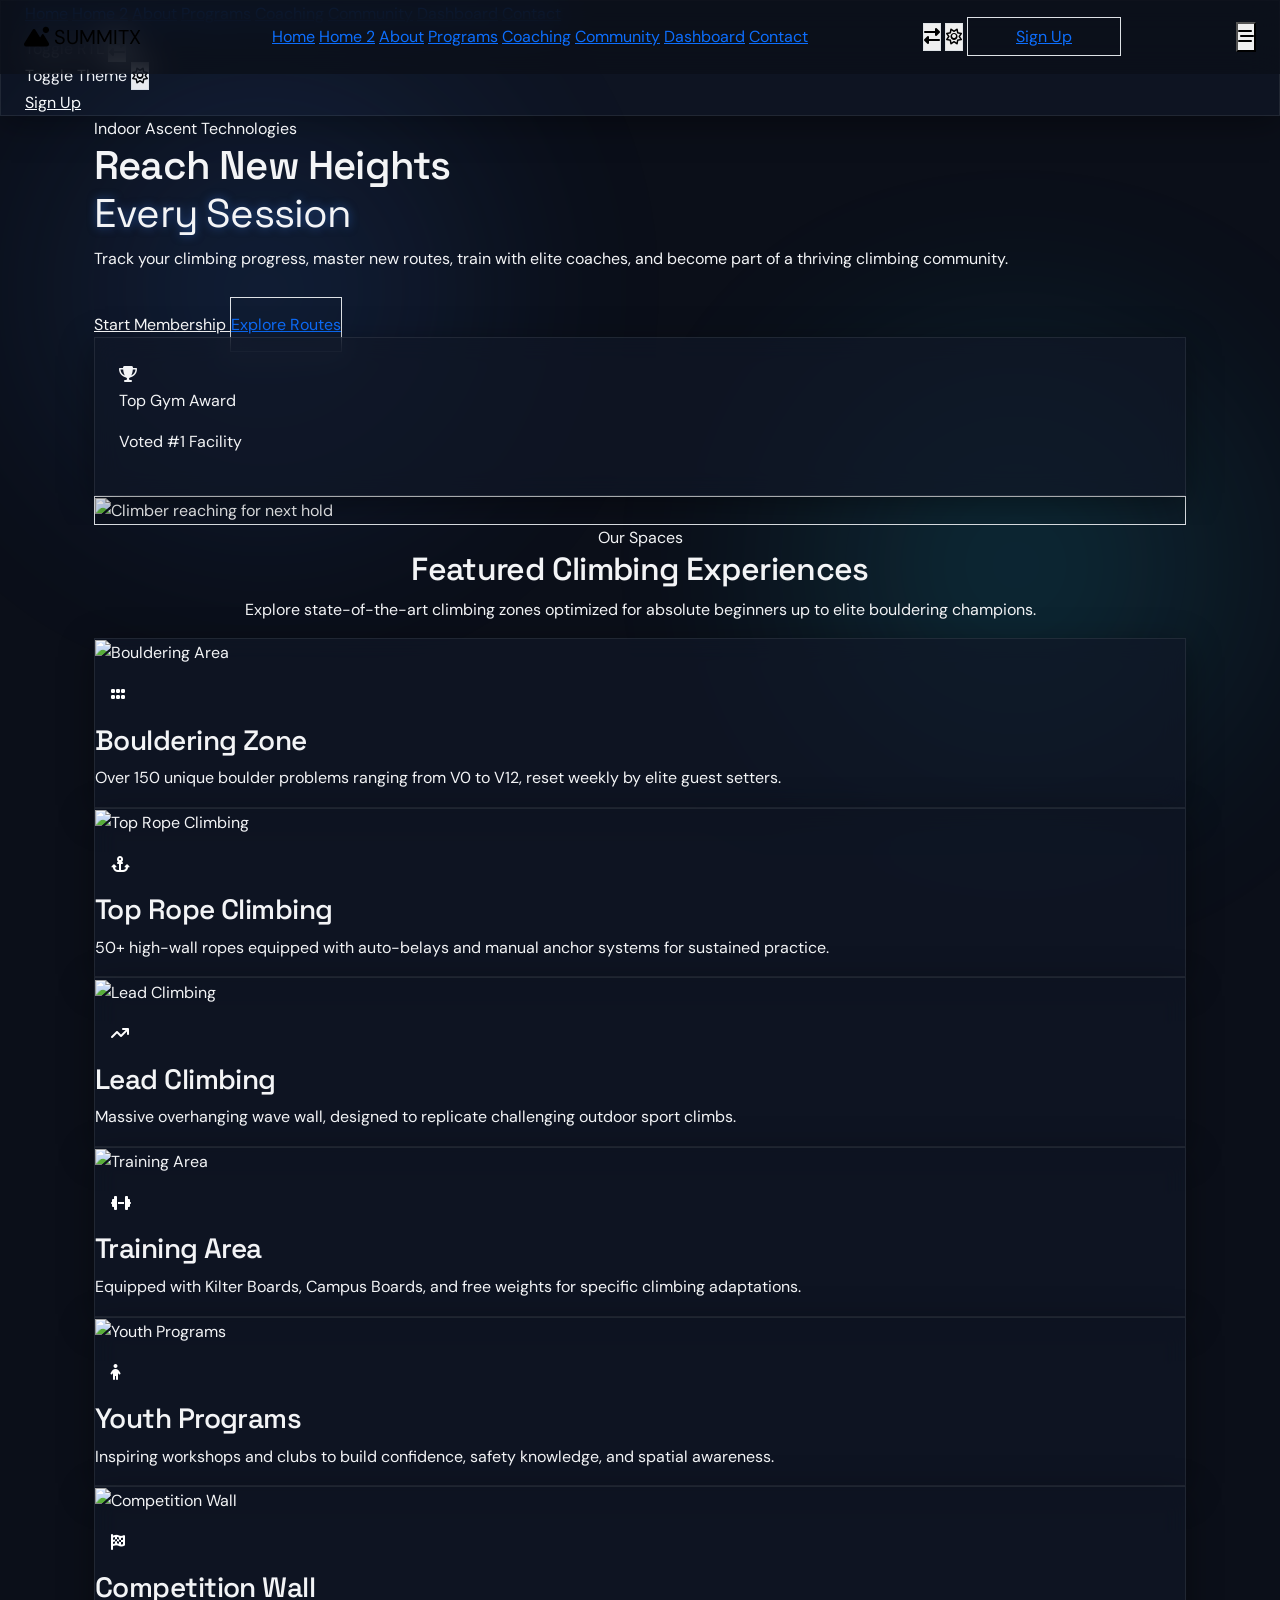
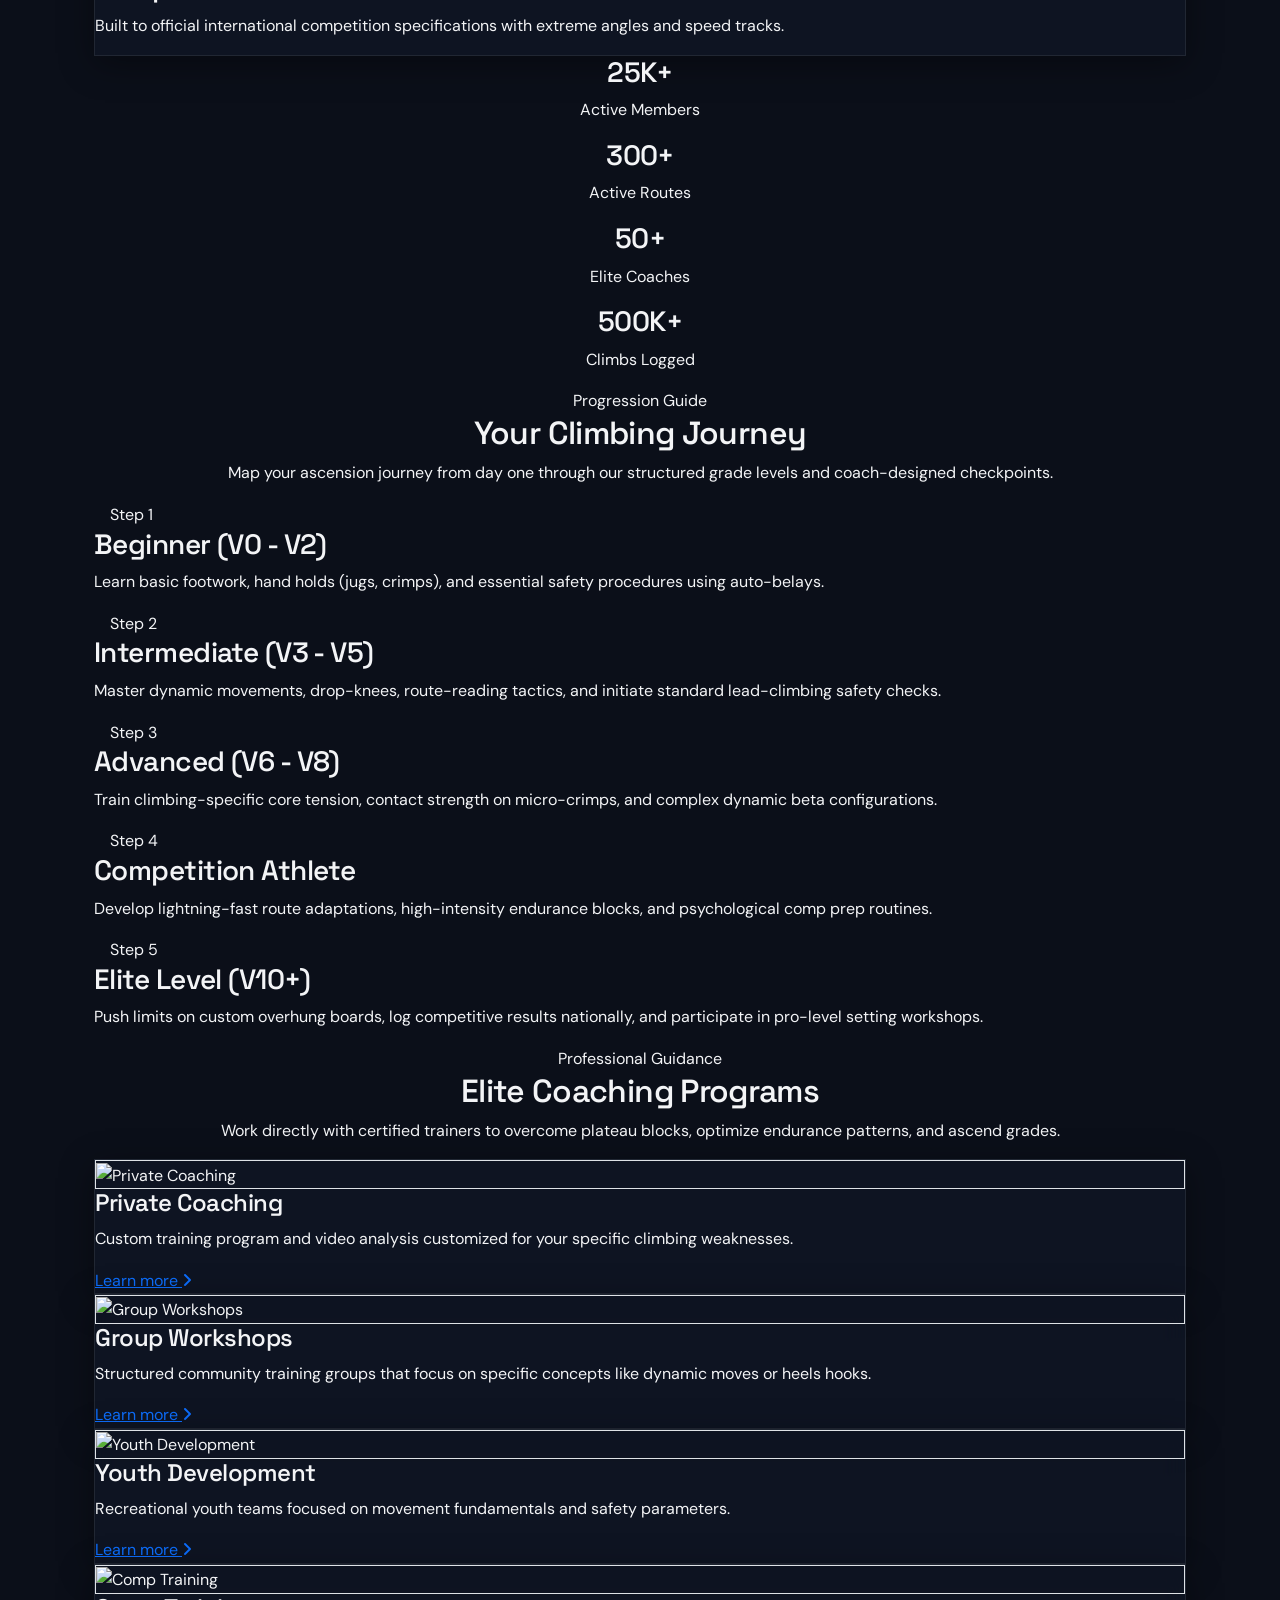
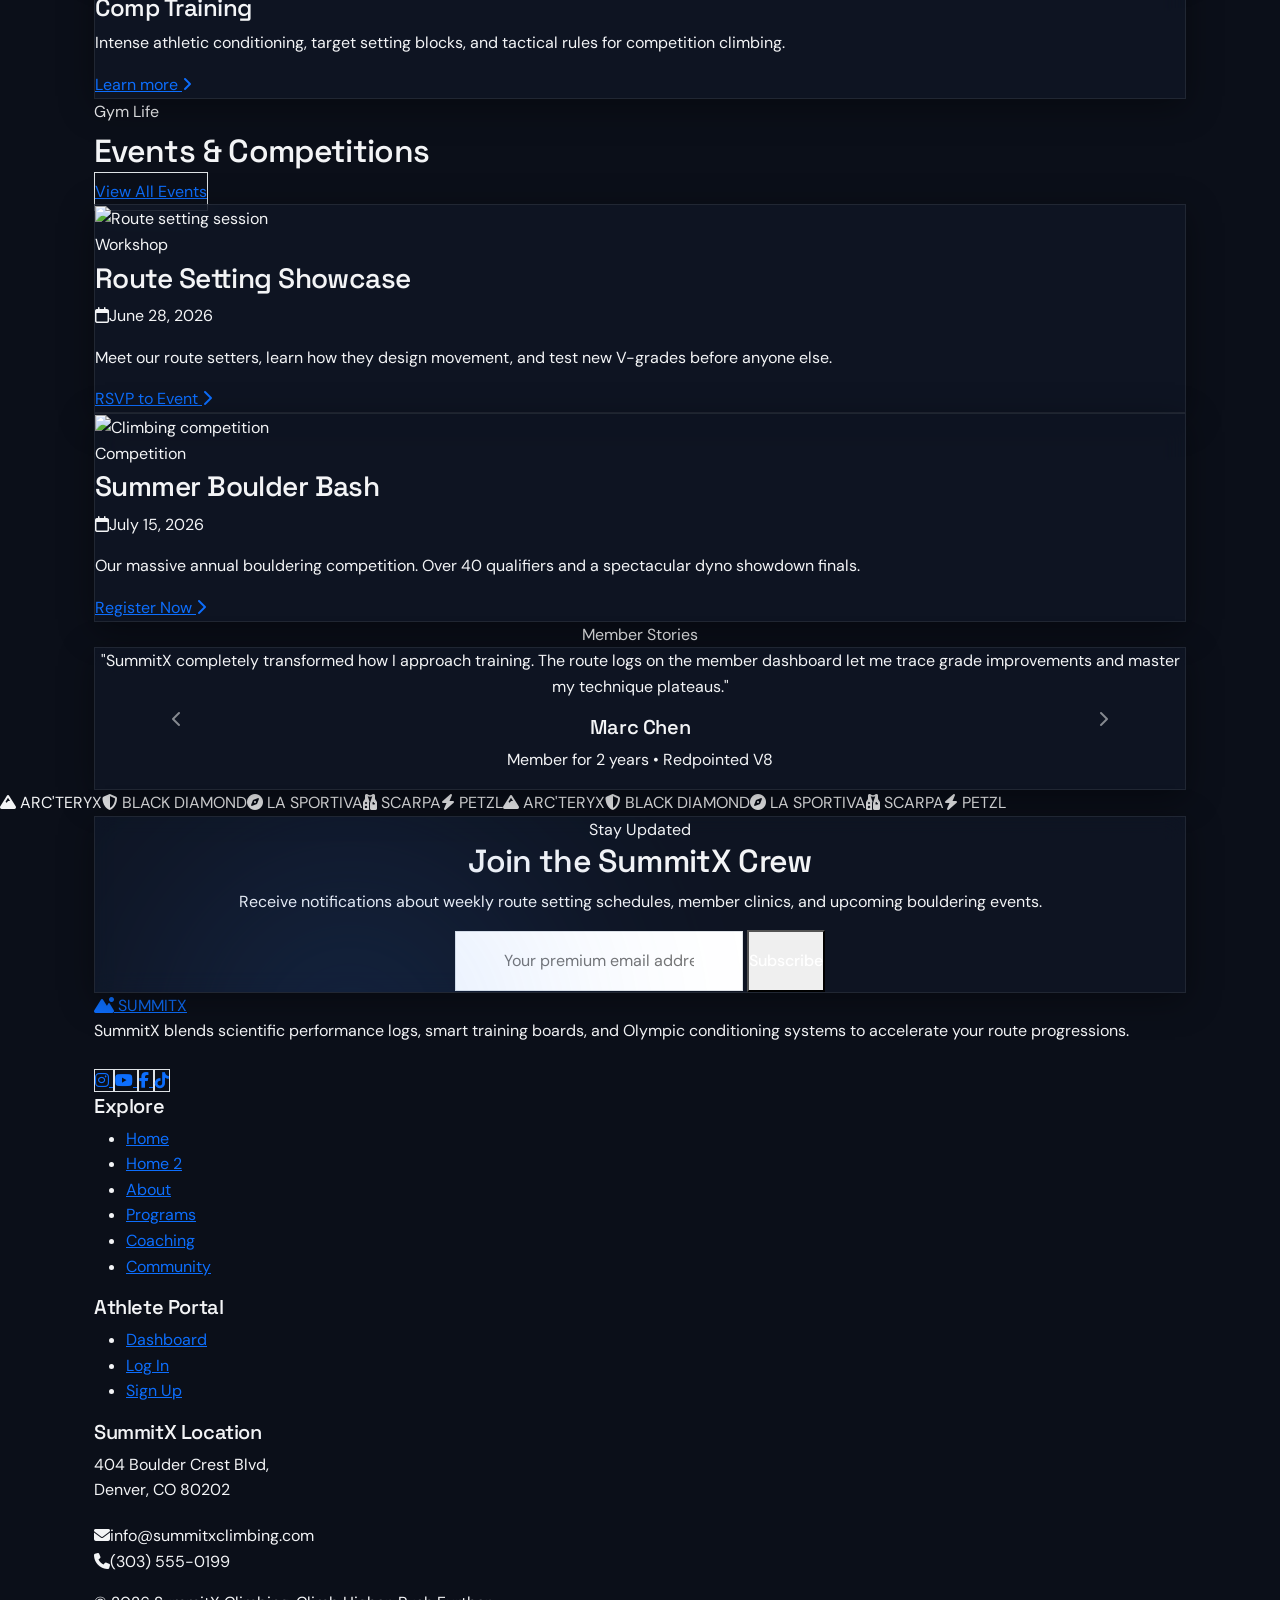
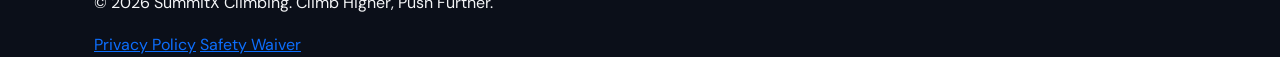
==== index.html @ 527a0e4b "index" ====
<!DOCTYPE html>
<html lang="en" data-theme="dark">

<head>
  <meta charset="UTF-8">
  <meta name="viewport" content="width=device-width, initial-scale=1.0">
  <title>SummitX Climbing - Climb Higher. Push Further.</title>
  <meta name="description"
    content="SummitX is a premium indoor rock climbing and bouldering destination featuring elite coaching, route progress tracking, fitness training, and competitions.">
  <link rel="icon" type="image/svg+xml" href="favicon.svg">

  <!-- CSS Stylesheets -->
  <script src="https://cdn.tailwindcss.com"></script>
  <script>
    tailwind.config = {
      darkMode: 'class',
      theme: {
        extend: {
          colors: {
            darkbg: '#0B0F19',
            cardbg1: '#111827',
            cardbg2: '#1F2937',
            primary: '#3B82F6',
            secondary: '#22D3EE',
            accent: '#F59E0B',
          },
          fontFamily: {
            sans: ['DM Sans', 'sans-serif'],
            heading: ['Space Grotesk', 'sans-serif']
          }
        }
      }
    }
  </script>
  <link href="https://cdn.jsdelivr.net/npm/bootstrap@5.3.3/dist/css/bootstrap.min.css" rel="stylesheet">
  <link href="https://unpkg.com/aos@2.3.1/dist/aos.css" rel="stylesheet">
  <link rel="stylesheet" href="https://cdnjs.cloudflare.com/ajax/libs/font-awesome/6.4.0/css/all.min.css">
  <link rel="stylesheet" href="css/custom.css">
</head>

<body class="bg-[#0B0F19] text-[#F3F4F6] transition-colors duration-300">

  <!-- Scroll Progress Indicator -->
  <div id="scroll-progress"></div>

  <!-- Navigation Bar -->
  <nav class="navbar navbar-expand-lg fixed-top glass-navbar py-3">
    <div class="container-fluid px-4 max-w-7xl mx-auto flex justify-between items-center">
      <a class="navbar-brand flex items-center gap-2 text-[#F3F4F6] text-xl tracking-wider font-heading"
        href="index.html">
        <i class="fa-solid fa-mountain-sun text-[#22D3EE]"></i>
        <span>SUMMIT<span class="text-[#3B82F6] font-medium">X</span></span>
      </a>

      <!-- Desktop Links -->
      <div class="hidden lg:flex items-center gap-8">
        <a class="text-[#F3F4F6] hover:text-[#22D3EE] transition-colors" href="index.html">Home</a>
        <a class="text-[#D1D5DB] hover:text-[#22D3EE] transition-colors" href="home2.html">Home 2</a>

        <a class="text-[#D1D5DB] hover:text-[#22D3EE] transition-colors" href="about.html">About</a>
        <a class="text-[#D1D5DB] hover:text-[#22D3EE] transition-colors" href="programs.html">Programs</a>

        <a class="text-[#D1D5DB] hover:text-[#22D3EE] transition-colors" href="coaching.html">Coaching</a>
        <a class="text-[#D1D5DB] hover:text-[#22D3EE] transition-colors" href="community.html">Community</a>

        <a class="text-[#D1D5DB] hover:text-[#22D3EE] transition-colors" href="dashboard.html">Dashboard</a>
        <a class="text-[#D1D5DB] hover:text-[#22D3EE] transition-colors" href="contact.html">Contact</a>
      </div>

      <!-- Action Buttons -->
      <div class="hidden lg:flex items-center gap-4">
        <button id="rtl-toggle"
          class="w-9 h-9 flex items-center justify-center rounded-full border border-gray-800 hover:bg-gray-800 transition-colors"
          title="Toggle RTL">
          <i id="rtl-icon" class="fa-solid fa-right-left text-lg text-gray-300"></i>
        </button>
        <button id="theme-toggle"
          class="w-9 h-9 flex items-center justify-center rounded-full border border-gray-800 hover:bg-gray-800 transition-colors"
          title="Toggle Theme">
          <i id="theme-icon" class="fa-regular fa-sun text-[#F59E0B] text-lg"></i>
        </button>
        <a href="register.html"
          class="px-5 py-2 rounded-full border border-[#3B82F6] bg-[#3B82F6]/10 text-[#F3F4F6] hover:bg-[#3B82F6] transition-all duration-300 font-medium text-sm">
          Sign Up
        </a>
      </div>

      <!-- Mobile Toggle -->
      <button class="lg:hidden text-[#F3F4F6] text-xl" id="mobile-menu-btn" aria-expanded="false">
        <i class="fa-solid fa-bars-staggered"></i>
      </button>
    </div>
  </nav>

  <!-- Mobile Dropdown Navigation -->
  <div id="mobile-menu"
    class="hidden fixed top-[70px] left-0 w-full glass-panel py-6 px-4 z-40 lg:hidden flex flex-col gap-4">
    <a class="text-lg text-[#D1D5DB]" href="index.html">Home</a>
    <a class="text-lg text-[#D1D5DB]" href="home2.html">Home 2</a>
    <a class="text-lg text-[#D1D5DB]" href="about.html">About</a>
    <a class="text-lg text-[#D1D5DB]" href="programs.html">Programs</a>
    <a class="text-lg text-[#D1D5DB]" href="coaching.html">Coaching</a>
    <a class="text-lg text-[#D1D5DB]" href="community.html">Community</a>

    <a class="text-lg text-[#D1D5DB]" href="dashboard.html">Dashboard</a>
    <a class="text-lg text-[#D1D5DB]" href="contact.html">Contact</a>
    <div class="h-[1px] bg-gray-800 my-2"></div>
    <div class="flex justify-between items-center">
      <span class="text-[#D1D5DB]">Toggle RTL</span>
      <button id="rtl-toggle-mobile"
        class="w-9 h-9 flex items-center justify-center rounded-full border border-gray-800 hover:bg-gray-800 transition-colors">
        <i class="fa-solid fa-right-left text-lg text-gray-300"></i>
      </button>
    </div>
    <div class="flex justify-between items-center">
      <span class="text-[#D1D5DB]">Toggle Theme</span>
      <button id="theme-toggle-mobile"
        class="w-9 h-9 flex items-center justify-center rounded-full border border-gray-800 hover:bg-gray-800 transition-colors">
        <i id="theme-icon-mobile" class="fa-regular fa-sun text-[#F59E0B] text-lg"></i>
      </button>
    </div>
    <a href="register.html"
      class="w-full text-center py-3 rounded-xl bg-[#3B82F6] text-white hover:bg-opacity-95 transition-all">
      Sign Up
    </a>
  </div>

  <!-- Hero Section -->
  <section class="relative min-h-screen flex items-center pt-24 overflow-hidden">
    <!-- Gradient Orbs -->
    <div class="bg-gradient-orb orb-primary"></div>
    <div class="bg-gradient-orb orb-secondary"></div>

    <div class="container max-w-7xl mx-auto px-4 grid lg:grid-cols-12 gap-12 items-center relative z-10">
      <!-- Hero Left Text -->
      <div class="lg:col-span-6 space-y-6" data-aos="fade-right">
        <span class="text-xs uppercase tracking-widest text-[#22D3EE] font-heading">Indoor Ascent Technologies</span>
        <h1 class="text-5xl md:text-6xl font-heading leading-tight text-[#F3F4F6]">
          Reach New Heights <br><span
            class="text-transparent bg-clip-text bg-gradient-to-r from-[#3B82F6] to-[#22D3EE] text-glow-primary">Every
            Session</span>
        </h1>
        <p class="text-[#D1D5DB] text-lg font-light leading-relaxed max-w-xl">
          Track your climbing progress, master new routes, train with elite coaches, and become part of a thriving
          climbing community.
        </p>
        <div class="flex gap-4 pt-4">
          <a href="register.html"
            class="px-8 py-3 rounded-full bg-[#3B82F6] text-white glow-btn-primary hover:bg-[#3B82F6]/90 transition-all font-medium">
            Start Membership
          </a>
          <a href="programs.html"
            class="px-8 py-3 rounded-full border border-gray-800 bg-[#111827]/40 hover:border-gray-600 transition-all text-[#F3F4F6]">
            Explore Routes
          </a>
        </div>
      </div>
      <!-- Hero Right Image Frame -->
      <div class="lg:col-span-6 flex justify-center relative" data-aos="fade-left">
        <!-- Floating Glass Badge -->
        <div class="absolute -top-8 -left-8 lg:-left-16 glass-panel p-4 rounded-xl flex items-center gap-3 z-10">
          <i class="fa-solid fa-trophy text-[#F59E0B] text-xl"></i>
          <div>
            <p class="text-xs text-[#9CA3AF]">Top Gym Award</p>
            <p class="text-sm font-medium">Voted #1 Facility</p>
          </div>
        </div>

        <!-- Image Card with Glow & Borders -->
        <div
          class="relative w-full max-w-md h-[450px] rounded-3xl overflow-hidden border border-gray-800 shadow-2xl glass-card-hover">
          <img src="https://images.unsplash.com/photo-1522163182402-834f871fd851?auto=format&fit=crop&w=800&q=80"
            alt="Climber reaching for next hold" class="w-full h-full object-cover">
          <div class="absolute inset-0 bg-gradient-to-t from-[#0B0F19] via-transparent to-transparent"></div>
        </div>
      </div>
    </div>
  </section>

  <!-- 1. Featured Climbing Experiences -->
  <section class="py-24 bg-[#0B0F19]">
    <div class="container max-w-7xl mx-auto px-4">
      <div class="text-center space-y-3 mb-16" data-aos="fade-up">
        <span class="text-xs uppercase tracking-widest text-[#22D3EE] font-heading">Our Spaces</span>
        <h2 class="text-3xl md:text-4xl font-heading">Featured Climbing Experiences</h2>
        <p class="text-[#9CA3AF] max-w-xl mx-auto">Explore state-of-the-art climbing zones optimized for absolute
          beginners up to elite bouldering champions.</p>
      </div>

      <div class="grid md:grid-cols-2 lg:grid-cols-3 gap-8">
        <!-- Experience Card 1 -->
        <div class="glass-panel rounded-2xl overflow-hidden glass-card-hover" data-aos="fade-up" data-aos-delay="100">
          <div class="h-48 relative overflow-hidden">
            <img src="https://images.pexels.com/photos/5383743/pexels-photo-5383743.jpeg" alt="Bouldering Area"
              class="w-full h-full object-cover">
            <div class="absolute top-4 left-4 p-3 bg-black/40 backdrop-blur-md rounded-lg text-white">
              <i class="fa-solid fa-grip text-[#22D3EE]"></i>
            </div>
          </div>
          <div class="p-6 space-y-3">
            <h3 class="text-xl font-heading">Bouldering Zone</h3>
            <p class="text-sm text-[#D1D5DB]">Over 150 unique boulder problems ranging from V0 to V12, reset weekly by
              elite guest setters.</p>
          </div>
        </div>

        <!-- Experience Card 2 -->
        <div class="glass-panel rounded-2xl overflow-hidden glass-card-hover" data-aos="fade-up" data-aos-delay="200">
          <div class="h-48 relative overflow-hidden">
            <img src="https://images.pexels.com/photos/5383505/pexels-photo-5383505.jpeg" alt="Top Rope Climbing"
              class="w-full h-full object-cover">
            <div class="absolute top-4 left-4 p-3 bg-black/40 backdrop-blur-md rounded-lg text-white">
              <i class="fa-solid fa-anchor text-[#3B82F6]"></i>
            </div>
          </div>
          <div class="p-6 space-y-3">
            <h3 class="text-xl font-heading">Top Rope Climbing</h3>
            <p class="text-sm text-[#D1D5DB]">50+ high-wall ropes equipped with auto-belays and manual anchor systems
              for sustained practice.</p>
          </div>
        </div>

        <!-- Experience Card 3 -->
        <div class="glass-panel rounded-2xl overflow-hidden glass-card-hover" data-aos="fade-up" data-aos-delay="300">
          <div class="h-48 relative overflow-hidden">
            <img src="https://images.pexels.com/photos/7590950/pexels-photo-7590950.jpeg" alt="Lead Climbing"
              class="w-full h-full object-cover">
            <div class="absolute top-4 left-4 p-3 bg-black/40 backdrop-blur-md rounded-lg text-white">
              <i class="fa-solid fa-arrow-trend-up text-[#F59E0B]"></i>
            </div>
          </div>
          <div class="p-6 space-y-3">
            <h3 class="text-xl font-heading">Lead Climbing</h3>
            <p class="text-sm text-[#D1D5DB]">Massive overhanging wave wall, designed to replicate challenging outdoor
              sport climbs.</p>
          </div>
        </div>

        <!-- Experience Card 4 -->
        <div class="glass-panel rounded-2xl overflow-hidden glass-card-hover" data-aos="fade-up" data-aos-delay="400">
          <div class="h-48 relative overflow-hidden">
            <img src="https://images.pexels.com/photos/9545909/pexels-photo-9545909.jpeg" alt="Training Area"
              class="w-full h-full object-cover">
            <div class="absolute top-4 left-4 p-3 bg-black/40 backdrop-blur-md rounded-lg text-white">
              <i class="fa-solid fa-dumbbell text-[#22D3EE]"></i>
            </div>
          </div>
          <div class="p-6 space-y-3">
            <h3 class="text-xl font-heading">Training Area</h3>
            <p class="text-sm text-[#D1D5DB]">Equipped with Kilter Boards, Campus Boards, and free weights for specific
              climbing adaptations.</p>
          </div>
        </div>

        <!-- Experience Card 5 -->
        <div class="glass-panel rounded-2xl overflow-hidden glass-card-hover" data-aos="fade-up" data-aos-delay="500">
          <div class="h-48 relative overflow-hidden">
            <img src="https://images.pexels.com/photos/8034580/pexels-photo-8034580.jpeg" alt="Youth Programs"
              class="w-full h-full object-cover">
            <div class="absolute top-4 left-4 p-3 bg-black/40 backdrop-blur-md rounded-lg text-white">
              <i class="fa-solid fa-child text-[#3B82F6]"></i>
            </div>
          </div>
          <div class="p-6 space-y-3">
            <h3 class="text-xl font-heading">Youth Programs</h3>
            <p class="text-sm text-[#D1D5DB]">Inspiring workshops and clubs to build confidence, safety knowledge, and
              spatial awareness.</p>
          </div>
        </div>

        <!-- Experience Card 6 -->
        <div class="glass-panel rounded-2xl overflow-hidden glass-card-hover" data-aos="fade-up" data-aos-delay="600">
          <div class="h-48 relative overflow-hidden">
            <img src="https://images.pexels.com/photos/6676174/pexels-photo-6676174.jpeg" alt="Competition Wall"
              class="w-full h-full object-cover">
            <div class="absolute top-4 left-4 p-3 bg-black/40 backdrop-blur-md rounded-lg text-white">
              <i class="fa-solid fa-flag-checkered text-[#F59E0B]"></i>
            </div>
          </div>
          <div class="p-6 space-y-3">
            <h3 class="text-xl font-heading">Competition Wall</h3>
            <p class="text-sm text-[#D1D5DB]">Built to official international competition specifications with extreme
              angles and speed tracks.</p>
          </div>
        </div>
      </div>
    </div>
  </section>

  <!-- 2. Climber Stats -->
  <section class="py-16 bg-[#111827]/40 border-y border-gray-800">
    <div class="container max-w-7xl mx-auto px-4 grid grid-cols-2 md:grid-cols-4 gap-8 text-center">
      <div data-aos="zoom-in" data-aos-delay="100">
        <h3 class="text-4xl font-heading text-[#3B82F6] font-medium">25K+</h3>
        <p class="text-xs text-[#9CA3AF] uppercase tracking-wider mt-1">Active Members</p>
      </div>
      <div data-aos="zoom-in" data-aos-delay="200">
        <h3 class="text-4xl font-heading text-[#22D3EE] font-medium">300+</h3>
        <p class="text-xs text-[#9CA3AF] uppercase tracking-wider mt-1">Active Routes</p>
      </div>
      <div data-aos="zoom-in" data-aos-delay="300">
        <h3 class="text-4xl font-heading text-[#F59E0B] font-medium">50+</h3>
        <p class="text-xs text-[#9CA3AF] uppercase tracking-wider mt-1">Elite Coaches</p>
      </div>
      <div data-aos="zoom-in" data-aos-delay="400">
        <h3 class="text-4xl font-heading text-[#3B82F6] font-medium">500K+</h3>
        <p class="text-xs text-[#9CA3AF] uppercase tracking-wider mt-1">Climbs Logged</p>
      </div>
    </div>
  </section>

  <!-- 3. Climbing Journey (Interactive Timeline) -->
  <section class="py-24 bg-[#0B0F19] relative">
    <div class="container max-w-7xl mx-auto px-4">
      <div class="text-center space-y-3 mb-16" data-aos="fade-up">
        <span class="text-xs uppercase tracking-widest text-[#22D3EE] font-heading">Progression Guide</span>
        <h2 class="text-3xl md:text-4xl font-heading">Your Climbing Journey</h2>
        <p class="text-[#9CA3AF] max-w-xl mx-auto">Map your ascension journey from day one through our structured grade
          levels and coach-designed checkpoints.</p>
      </div>

      <!-- Timeline Wrapper -->
      <div class="relative flex flex-col items-center">
        <!-- Connecting Line -->
        <div
          class="absolute left-1/2 -translate-x-1/2 w-[2px] h-full bg-gradient-to-b from-[#3B82F6] via-[#22D3EE] to-gray-800">
        </div>

        <!-- Node 1 -->
        <div class="relative w-full grid grid-cols-1 md:grid-cols-2 items-center mb-16" data-aos="fade-right">
          <div class="md:text-right md:pr-12 space-y-2">
            <span class="px-3 py-1 rounded-full bg-[#3B82F6]/20 text-[#3B82F6] text-xs font-heading">Step 1</span>
            <h3 class="text-xl font-heading">Beginner (V0 - V2)</h3>
            <p class="text-sm text-[#D1D5DB] md:ml-auto max-w-md">Learn basic footwork, hand holds (jugs, crimps), and
              essential safety procedures using auto-belays.</p>
          </div>
          <div class="hidden md:flex justify-start pl-12">
            <span
              class="w-6 h-6 rounded-full bg-[#3B82F6] border-4 border-[#0B0F19] z-10 shadow-lg shadow-[#3B82F6]/50"></span>
          </div>
        </div>

        <!-- Node 2 -->
        <div class="relative w-full grid grid-cols-1 md:grid-cols-2 items-center mb-16" data-aos="fade-left">
          <div class="hidden md:flex justify-end pr-12">
            <span
              class="w-6 h-6 rounded-full bg-[#22D3EE] border-4 border-[#0B0F19] z-10 shadow-lg shadow-[#22D3EE]/50"></span>
          </div>
          <div class="md:pl-12 space-y-2">
            <span class="px-3 py-1 rounded-full bg-[#22D3EE]/20 text-[#22D3EE] text-xs font-heading">Step 2</span>
            <h3 class="text-xl font-heading">Intermediate (V3 - V5)</h3>
            <p class="text-sm text-[#D1D5DB] max-w-md">Master dynamic movements, drop-knees, route-reading tactics, and
              initiate standard lead-climbing safety checks.</p>
          </div>
        </div>

        <!-- Node 3 -->
        <div class="relative w-full grid grid-cols-1 md:grid-cols-2 items-center mb-16" data-aos="fade-right">
          <div class="md:text-right md:pr-12 space-y-2">
            <span class="px-3 py-1 rounded-full bg-[#F59E0B]/20 text-[#F59E0B] text-xs font-heading">Step 3</span>
            <h3 class="text-xl font-heading">Advanced (V6 - V8)</h3>
            <p class="text-sm text-[#D1D5DB] md:ml-auto max-w-md">Train climbing-specific core tension, contact strength
              on micro-crimps, and complex dynamic beta configurations.</p>
          </div>
          <div class="hidden md:flex justify-start pl-12">
            <span
              class="w-6 h-6 rounded-full bg-[#F59E0B] border-4 border-[#0B0F19] z-10 shadow-lg shadow-[#F59E0B]/50"></span>
          </div>
        </div>

        <!-- Node 4 -->
        <div class="relative w-full grid grid-cols-1 md:grid-cols-2 items-center mb-16" data-aos="fade-left">
          <div class="hidden md:flex justify-end pr-12">
            <span
              class="w-6 h-6 rounded-full bg-[#3B82F6] border-4 border-[#0B0F19] z-10 shadow-lg shadow-[#3B82F6]/50"></span>
          </div>
          <div class="md:pl-12 space-y-2">
            <span class="px-3 py-1 rounded-full bg-[#3B82F6]/20 text-[#3B82F6] text-xs font-heading">Step 4</span>
            <h3 class="text-xl font-heading">Competition Athlete</h3>
            <p class="text-sm text-[#D1D5DB] max-w-md">Develop lightning-fast route adaptations, high-intensity
              endurance blocks, and psychological comp prep routines.</p>
          </div>
        </div>

        <!-- Node 5 -->
        <div class="relative w-full grid grid-cols-1 md:grid-cols-2 items-center" data-aos="fade-up">
          <div class="md:text-right md:pr-12 space-y-2">
            <span class="px-3 py-1 rounded-full bg-[#22D3EE]/20 text-[#22D3EE] text-xs font-heading">Step 5</span>
            <h3 class="text-xl font-heading">Elite Level (V10+)</h3>
            <p class="text-sm text-[#D1D5DB] md:ml-auto max-w-md">Push limits on custom overhung boards, log competitive
              results nationally, and participate in pro-level setting workshops.</p>
          </div>
          <div class="hidden md:flex justify-start pl-12">
            <span
              class="w-6 h-6 rounded-full bg-[#22D3EE] border-4 border-[#0B0F19] z-10 shadow-lg shadow-[#22D3EE]/50"></span>
          </div>
        </div>
      </div>
    </div>
  </section>

  <!-- 5. Coaching Programs -->
  <section class="py-24 bg-[#0B0F19]">
    <div class="container max-w-7xl mx-auto px-4">
      <div class="text-center space-y-3 mb-16" data-aos="fade-up">
        <span class="text-xs uppercase tracking-widest text-[#22D3EE] font-heading">Professional Guidance</span>
        <h2 class="text-3xl md:text-4xl font-heading">Elite Coaching Programs</h2>
        <p class="text-[#9CA3AF] max-w-xl mx-auto">Work directly with certified trainers to overcome plateau blocks,
          optimize endurance patterns, and ascend grades.</p>
      </div>

      <div class="grid md:grid-cols-2 lg:grid-cols-4 gap-6">
        <!-- Coach Card 1 -->
        <div
          class="glass-panel p-6 rounded-2xl space-y-4 hover:border-gray-700 transition-all flex flex-col justify-between"
          data-aos="fade-up" data-aos-delay="100">
          <div class="space-y-4">
            <div class="h-40 w-full rounded-xl overflow-hidden border border-gray-800">
              <img src="https://images.pexels.com/photos/6690060/pexels-photo-6690060.jpeg" alt="Private Coaching"
                class="w-full h-full object-cover">
            </div>
            <h4 class="text-lg font-heading">Private Coaching</h4>
            <p class="text-sm text-[#9CA3AF]">Custom training program and video analysis customized for your specific
              climbing weaknesses.</p>
          </div>
          <a href="coaching.html" class="text-xs text-[#3B82F6] hover:underline flex items-center gap-1 mt-4">Learn more
            <i class="fa-solid fa-angle-right"></i></a>
        </div>

        <!-- Coach Card 2 -->
        <div
          class="glass-panel p-6 rounded-2xl space-y-4 hover:border-gray-700 transition-all flex flex-col justify-between"
          data-aos="fade-up" data-aos-delay="200">
          <div class="space-y-4">
            <div class="h-40 w-full rounded-xl overflow-hidden border border-gray-800">
              <img src="https://images.pexels.com/photos/8436587/pexels-photo-8436587.jpeg" alt="Group Workshops"
                class="w-full h-full object-cover">
            </div>
            <h4 class="text-lg font-heading">Group Workshops</h4>
            <p class="text-sm text-[#9CA3AF]">Structured community training groups that focus on specific concepts like
              dynamic moves or heels hooks.</p>
          </div>
          <a href="coaching.html" class="text-xs text-[#22D3EE] hover:underline flex items-center gap-1 mt-4">Learn more
            <i class="fa-solid fa-angle-right"></i></a>
        </div>

        <!-- Coach Card 3 -->
        <div
          class="glass-panel p-6 rounded-2xl space-y-4 hover:border-gray-700 transition-all flex flex-col justify-between"
          data-aos="fade-up" data-aos-delay="300">
          <div class="space-y-4">
            <div class="h-40 w-full rounded-xl overflow-hidden border border-gray-800">
              <img src="https://images.pexels.com/photos/25748879/pexels-photo-25748879.jpeg" alt="Youth Development"
                class="w-full h-full object-cover">
            </div>
            <h4 class="text-lg font-heading">Youth Development</h4>
            <p class="text-sm text-[#9CA3AF]">Recreational youth teams focused on movement fundamentals and safety
              parameters.</p>
          </div>
          <a href="coaching.html" class="text-xs text-[#F59E0B] hover:underline flex items-center gap-1 mt-4">Learn more
            <i class="fa-solid fa-angle-right"></i></a>
        </div>

        <!-- Coach Card 4 -->
        <div
          class="glass-panel p-6 rounded-2xl space-y-4 hover:border-gray-700 transition-all flex flex-col justify-between"
          data-aos="fade-up" data-aos-delay="400">
          <div class="space-y-4">
            <div class="h-40 w-full rounded-xl overflow-hidden border border-gray-800">
              <img src="https://images.pexels.com/photos/36856122/pexels-photo-36856122.png" alt="Comp Training"
                class="w-full h-full object-cover">
            </div>
            <h4 class="text-lg font-heading">Comp Training</h4>
            <p class="text-sm text-[#9CA3AF]">Intense athletic conditioning, target setting blocks, and tactical rules
              for competition climbing.</p>
          </div>
          <a href="coaching.html" class="text-xs text-[#3B82F6] hover:underline flex items-center gap-1 mt-4">Learn more
            <i class="fa-solid fa-angle-right"></i></a>
        </div>
      </div>
    </div>
  </section>

  <!-- 6. Community Section -->
  <section class="py-24 bg-[#111827]/40 border-y border-gray-800">
    <div class="container max-w-7xl mx-auto px-4">
      <div class="flex flex-col md:flex-row justify-between items-start md:items-end mb-12 gap-4">
        <div>
          <span class="text-xs uppercase tracking-widest text-[#22D3EE] font-heading">Gym Life</span>
          <h2 class="text-3xl md:text-4xl font-heading mt-2">Events & Competitions</h2>
        </div>
        <a href="community.html"
          class="px-6 py-2 rounded-full border border-gray-800 hover:border-gray-600 transition-colors text-sm">
          View All Events
        </a>
      </div>

      <div class="grid md:grid-cols-2 gap-8">
        <!-- Event Card 1 -->
        <div class="glass-panel rounded-2xl overflow-hidden grid lg:grid-cols-12 glass-card-hover" data-aos="fade-up">
          <div class="lg:col-span-5 h-48 lg:h-auto relative">
            <img src="https://images.pexels.com/photos/37276921/pexels-photo-37276921.jpeg" alt="Route setting session"
              class="w-full h-full object-cover">
          </div>
          <div class="lg:col-span-7 p-6 flex flex-col justify-between space-y-4">
            <div>
              <span class="text-xs text-[#3B82F6] font-medium uppercase tracking-wider">Workshop</span>
              <h3 class="text-xl font-heading mt-1">Route Setting Showcase</h3>
              <p class="text-xs text-[#9CA3AF] mt-1"><i class="fa-regular fa-calendar mr-2"></i>June 28, 2026</p>
              <p class="text-sm text-[#D1D5DB] mt-2">Meet our route setters, learn how they design movement, and test
                new V-grades before anyone else.</p>
            </div>
            <a href="community.html" class="text-sm text-[#22D3EE] hover:underline flex items-center gap-1">RSVP to
              Event <i class="fa-solid fa-chevron-right text-xs"></i></a>
          </div>
        </div>

        <!-- Event Card 2 -->
        <div class="glass-panel rounded-2xl overflow-hidden grid lg:grid-cols-12 glass-card-hover" data-aos="fade-up"
          data-aos-delay="200">
          <div class="lg:col-span-5 h-48 lg:h-auto relative">
            <img src="https://images.pexels.com/photos/6659108/pexels-photo-6659108.jpeg" alt="Climbing competition"
              class="w-full h-full object-cover">
          </div>
          <div class="lg:col-span-7 p-6 flex flex-col justify-between space-y-4">
            <div>
              <span class="text-xs text-[#22D3EE] font-medium uppercase tracking-wider">Competition</span>
              <h3 class="text-xl font-heading mt-1">Summer Boulder Bash</h3>
              <p class="text-xs text-[#9CA3AF] mt-1"><i class="fa-regular fa-calendar mr-2"></i>July 15, 2026</p>
              <p class="text-sm text-[#D1D5DB] mt-2">Our massive annual bouldering competition. Over 40 qualifiers and a
                spectacular dyno showdown finals.</p>
            </div>
            <a href="community.html" class="text-sm text-[#3B82F6] hover:underline flex items-center gap-1">Register Now
              <i class="fa-solid fa-chevron-right text-xs"></i></a>
          </div>
        </div>
      </div>
    </div>
  </section>

  <!-- 7. Testimonials (Bootstrap Carousel inside Glass Panel) -->
  <section class="py-24 bg-[#0B0F19]">
    <div class="container max-w-3xl mx-auto px-4 text-center">
      <span class="text-xs uppercase tracking-widest text-[#22D3EE] font-heading mb-3 block">Member Stories</span>

      <!-- Bootstrap Carousel Glass Box -->
      <div id="testimonialCarousel" class="carousel slide glass-panel p-8 md:p-12 rounded-3xl" data-bs-ride="carousel"
        data-aos="zoom-in">
        <div class="carousel-inner">
          <div class="carousel-item active">
            <p class="text-lg md:text-xl text-[#D1D5DB] font-light italic">
              "SummitX completely transformed how I approach training. The route logs on the member dashboard let me
              trace grade improvements and master my technique plateaus."
            </p>
            <div class="mt-6 flex flex-col items-center">
              <h5 class="text-[#F3F4F6] font-heading font-medium">Marc Chen</h5>
              <p class="text-xs text-[#9CA3AF]">Member for 2 years • Redpointed V8</p>
            </div>
          </div>
          <div class="carousel-item">
            <p class="text-lg md:text-xl text-[#D1D5DB] font-light italic">
              "The coaching team here is outstanding. From customized fingerboard templates to video-based feedback,
              they helped me secure my first V10 redpoint."
            </p>
            <div class="mt-6 flex flex-col items-center">
              <h5 class="text-[#F3F4F6] font-heading font-medium">Elena Rostova</h5>
              <p class="text-xs text-[#9CA3AF]">Elite Competitor</p>
            </div>
          </div>
        </div>
        <button class="carousel-control-prev" type="button" data-bs-target="#testimonialCarousel" data-bs-slide="prev">
          <i class="fa-solid fa-chevron-left text-xl text-gray-500 hover:text-white"></i>
        </button>
        <button class="carousel-control-next" type="button" data-bs-target="#testimonialCarousel" data-bs-slide="next">
          <i class="fa-solid fa-chevron-right text-xl text-gray-500 hover:text-white"></i>
        </button>
      </div>
    </div>
  </section>

  <!-- 8. Partners (Infinite Logo Marquee) -->
  <section class="py-12 bg-[#111827]/20 border-y border-gray-800 overflow-hidden">
    <div class="w-full flex items-center relative">
      <div class="animate-marquee gap-16 items-center">
        <!-- Logo items -->
        <span class="text-lg tracking-widest text-[#9CA3AF] uppercase font-heading flex items-center gap-2"><i
            class="fa-solid fa-mountain"></i> ARC'TERYX</span>
        <span class="text-lg tracking-widest text-[#9CA3AF] uppercase font-heading flex items-center gap-2"><i
            class="fa-solid fa-shield-halved"></i> BLACK DIAMOND</span>
        <span class="text-lg tracking-widest text-[#9CA3AF] uppercase font-heading flex items-center gap-2"><i
            class="fa-solid fa-compass"></i> LA SPORTIVA</span>
        <span class="text-lg tracking-widest text-[#9CA3AF] uppercase font-heading flex items-center gap-2"><i
            class="fa-solid fa-vest-patches"></i> SCARPA</span>
        <span class="text-lg tracking-widest text-[#9CA3AF] uppercase font-heading flex items-center gap-2"><i
            class="fa-solid fa-bolt"></i> PETZL</span>

        <!-- Duplicated for loop seamlessness -->
        <span class="text-lg tracking-widest text-[#9CA3AF] uppercase font-heading flex items-center gap-2"><i
            class="fa-solid fa-mountain"></i> ARC'TERYX</span>
        <span class="text-lg tracking-widest text-[#9CA3AF] uppercase font-heading flex items-center gap-2"><i
            class="fa-solid fa-shield-halved"></i> BLACK DIAMOND</span>
        <span class="text-lg tracking-widest text-[#9CA3AF] uppercase font-heading flex items-center gap-2"><i
            class="fa-solid fa-compass"></i> LA SPORTIVA</span>
        <span class="text-lg tracking-widest text-[#9CA3AF] uppercase font-heading flex items-center gap-2"><i
            class="fa-solid fa-vest-patches"></i> SCARPA</span>
        <span class="text-lg tracking-widest text-[#9CA3AF] uppercase font-heading flex items-center gap-2"><i
            class="fa-solid fa-bolt"></i> PETZL</span>
      </div>
    </div>
  </section>

  <!-- 9. Newsletter -->
  <section class="py-24 bg-[#0B0F19]">
    <div class="container max-w-4xl mx-auto px-4">
      <div class="glass-panel p-8 md:p-12 rounded-3xl text-center space-y-6 relative overflow-hidden"
        data-aos="fade-up">
        <div class="bg-gradient-orb orb-primary -top-20 -left-20"></div>
        <span class="text-xs uppercase tracking-widest text-[#22D3EE] font-heading">Stay Updated</span>
        <h2 class="text-3xl font-heading">Join the SummitX Crew</h2>
        <p class="text-[#9CA3AF] max-w-md mx-auto text-sm">Receive notifications about weekly route setting schedules,
          member clinics, and upcoming bouldering events.</p>

        <form class="flex flex-col sm:flex-row gap-4 max-w-md mx-auto relative z-10"
          onsubmit="event.preventDefault(); alert('Subscribed to SummitX newsletter!');">
          <input type="email" placeholder="Your premium email address" required
            class="flex-1 px-5 py-3 rounded-full bg-[#0B0F19]/80 border border-gray-800 text-white placeholder-gray-500 focus:outline-none focus:border-[#22D3EE] transition-all">
          <button type="submit"
            class="px-8 py-3 rounded-full bg-[#3B82F6] text-white hover:bg-[#3B82F6]/90 transition-all font-medium whitespace-nowrap">
            Subscribe
          </button>
        </form>
      </div>
    </div>
  </section>

  <!-- Footer -->
  <footer class="bg-[#0B0F19] border-t border-gray-900 pt-16 pb-12 text-sm text-[#9CA3AF]">
    <div class="container max-w-7xl mx-auto px-4 grid grid-cols-1 md:grid-cols-12 gap-8 mb-12">
      <!-- Brand column -->
      <div class="md:col-span-4 space-y-4">
        <a class="flex items-center gap-2 text-[#F3F4F6] text-xl font-heading tracking-wider" href="index.html">
          <i class="fa-solid fa-mountain-sun text-[#22D3EE]"></i>
          <span>SUMMIT<span class="text-[#3B82F6] font-medium">X</span></span>
        </a>
        <p class="text-xs leading-relaxed text-[#9CA3AF] max-w-sm">
          SummitX blends scientific performance logs, smart training boards, and Olympic conditioning systems to
          accelerate your route progressions.
        </p>
        <div class="flex gap-3 pt-2">
          <a href="#"
            class="w-8 h-8 flex items-center justify-center rounded-full border border-gray-800 hover:border-gray-600 hover:text-[#22D3EE] text-gray-400 transition-colors"
            title="Instagram">
            <i class="fa-brands fa-instagram"></i>
          </a>
          <a href="#"
            class="w-8 h-8 flex items-center justify-center rounded-full border border-gray-800 hover:border-gray-600 hover:text-[#22D3EE] text-gray-400 transition-colors"
            title="YouTube">
            <i class="fa-brands fa-youtube"></i>
          </a>
          <a href="#"
            class="w-8 h-8 flex items-center justify-center rounded-full border border-gray-800 hover:border-gray-600 hover:text-[#22D3EE] text-gray-400 transition-colors"
            title="Facebook">
            <i class="fa-brands fa-facebook-f"></i>
          </a>
          <a href="#"
            class="w-8 h-8 flex items-center justify-center rounded-full border border-gray-800 hover:border-gray-600 hover:text-[#22D3EE] text-gray-400 transition-colors"
            title="TikTok">
            <i class="fa-brands fa-tiktok"></i>
          </a>
        </div>
      </div>

      <!-- Links Column 1: Explore -->
      <div class="md:col-span-2 space-y-3">
        <h5 class="text-[#F3F4F6] font-heading font-medium text-xs uppercase tracking-widest">Explore</h5>
        <ul class="space-y-2 text-xs">
          <li><a href="index.html" class="hover:text-white transition-colors">Home</a></li>
          <li><a href="home2.html" class="hover:text-white transition-colors">Home 2</a></li>
          <li><a href="about.html" class="hover:text-white transition-colors">About</a></li>
          <li><a href="programs.html" class="hover:text-white transition-colors">Programs</a></li>
          <li><a href="coaching.html" class="hover:text-white transition-colors">Coaching</a></li>
          <li><a href="community.html" class="hover:text-white transition-colors">Community</a></li>
        </ul>
      </div>

      <!-- Links Column 2: Athlete Portal -->
      <div class="md:col-span-2 space-y-3">
        <h5 class="text-[#F3F4F6] font-heading font-medium text-xs uppercase tracking-widest">Athlete Portal</h5>
        <ul class="space-y-2 text-xs">
          <li><a href="dashboard.html" class="hover:text-white transition-colors">Dashboard</a></li>
          <li><a href="login.html" class="hover:text-white transition-colors">Log In</a></li>
          <li><a href="register.html" class="hover:text-white transition-colors">Sign Up</a></li>
        </ul>
      </div>

      <!-- Links Column 3: Contact & Info -->
      <div class="md:col-span-4 space-y-3">
        <h5 class="text-[#F3F4F6] font-heading font-medium text-xs uppercase tracking-widest">SummitX Location</h5>
        <p class="text-xs leading-relaxed text-[#9CA3AF]">
          404 Boulder Crest Blvd,<br>Denver, CO 80202
        </p>
        <p class="text-xs text-[#9CA3AF] pt-1">
          <i class="fa-solid fa-envelope mr-1.5 text-gray-500"></i>info@summitxclimbing.com<br>
          <i class="fa-solid fa-phone mr-1.5 text-gray-500"></i>(303) 555-0199
        </p>
      </div>
    </div>

    <!-- Bottom bar -->
    <div
      class="container max-w-7xl mx-auto px-4 pt-6 border-t border-gray-900 flex flex-col sm:flex-row justify-between items-center gap-4 text-xs">
      <p class="text-[#6B7280]">&copy; 2026 SummitX Climbing. Climb Higher, Push Further.</p>
      <div class="flex gap-4">
        <a href="#" class="hover:text-[#F3F4F6] text-gray-500 transition-colors">Privacy Policy</a>
        <a href="#" class="hover:text-[#F3F4F6] text-gray-500 transition-colors">Safety Waiver</a>
      </div>
    </div>
  </footer>

  <!-- Floating Action Button (Back to Top) -->
  <button id="back-to-top" class="back-to-top" aria-label="Scroll to top">
    <i class="fa-solid fa-angle-up text-lg"></i>
  </button>

  <!-- JS Libraries -->
  <script src="https://cdn.jsdelivr.net/npm/bootstrap@5.3.3/dist/js/bootstrap.bundle.min.js"></script>
  <script src="https://unpkg.com/aos@2.3.1/dist/aos.js"></script>
  <script>
    document.addEventListener('DOMContentLoaded', () => {
      AOS.init({
        duration: 800,
        once: true
      });
    });
  </script>
  <script src="js/main.js"></script>
</body>

</html>
---- css/custom.css ----
@import url('https://fonts.googleapis.com/css2?family=DM+Sans:wght@400;450;500&family=Space+Grotesk:wght@400;500;550&display=swap');

/* CSS Variables */
:root {
  --bg-color: #0B0F19;
  --card-bg: rgba(17, 24, 39, 0.7);
  --card-bg-solid: #111827;
  --card-border: rgba(255, 255, 255, 0.08);
  --primary: #3B82F6;
  --secondary: #22D3EE;
  --accent: #F59E0B;
  --text-primary: #F3F4F6;
  --text-secondary: #D1D5DB;
  --text-muted: #9CA3AF;
  
  --font-headings: 'Space Grotesk', sans-serif;
  --font-body: 'DM Sans', sans-serif;
}

/* Light Mode Overrides */
[data-theme="light"] {
  --bg-color: #F9FAFB;
  --card-bg: rgba(243, 244, 246, 0.7);
  --card-bg-solid: #FFFFFF;
  --card-border: rgba(0, 0, 0, 0.08);
  --primary: #2563EB;
  --secondary: #0891B2;
  --accent: #D97706;
  --text-primary: #111827;
  --text-secondary: #374151;
  --text-muted: #6B7280;
}

/* Global Reset & Base */
* {
  box-sizing: border-box;
  margin: 0;
  padding: 0;
}

html {
  scroll-behavior: smooth;
}

body {
  font-family: var(--font-body);
  background-color: var(--bg-color);
  color: var(--text-primary);
  font-weight: 400;
  line-height: 1.6;
  overflow-x: hidden;
  transition: background-color 0.3s ease, color 0.3s ease;
}

/* Typography Constraints */
h1, h2, h3, h4, h5, h6 {
  font-family: var(--font-headings);
  font-weight: 550 !important;
  letter-spacing: -0.02em;
}

p, span, li, a, label, input, textarea, select {
  font-weight: 400;
}

strong, b {
  font-weight: 500;
}

/* Ensure no font weight > 600 is rendered */
* {
  font-weight: inherit;
}
body { font-weight: 400; }
h1, h2, h3, h4, h5, h6 { font-weight: 550; }
button, .btn { font-weight: 500 !important; }
.card-title, .nav-link, .badge-label { font-weight: 500; }

/* Custom Glassmorphism Utilities */
.glass-panel {
  background: var(--card-bg);
  backdrop-filter: blur(12px);
  -webkit-backdrop-filter: blur(12px);
  border: 1px solid var(--card-border);
  box-shadow: 0 8px 32px 0 rgba(0, 0, 0, 0.37);
  transition: all 0.3s cubic-bezier(0.4, 0, 0.2, 1);
}

.glass-navbar {
  background: rgba(11, 15, 25, 0.75);
  backdrop-filter: blur(16px);
  -webkit-backdrop-filter: blur(16px);
  border-b: 1px solid var(--card-border);
  transition: all 0.3s ease;
}
[data-theme="light"] .glass-navbar {
  background: rgba(249, 250, 251, 0.75);
}

.glass-card-hover {
  transition: all 0.3s cubic-bezier(0.4, 0, 0.2, 1);
}
.glass-card-hover:hover {
  transform: translateY(-5px);
  border-color: rgba(59, 130, 246, 0.4);
  box-shadow: 0 10px 30px -10px rgba(59, 130, 246, 0.3);
}

/* Glow Effects */
.text-glow-primary {
  text-shadow: 0 0 10px rgba(59, 130, 246, 0.5);
}
.text-glow-secondary {
  text-shadow: 0 0 10px rgba(34, 211, 238, 0.5);
}

.glow-btn-primary {
  position: relative;
  overflow: hidden;
  transition: all 0.3s ease;
}
.glow-btn-primary:hover {
  box-shadow: 0 0 20px rgba(59, 130, 246, 0.6);
}

/* Background Gradients Orbs */
.bg-gradient-orb {
  position: absolute;
  width: 400px;
  height: 400px;
  border-radius: 50%;
  filter: blur(120px);
  opacity: 0.15;
  pointer-events: none;
  z-index: 0;
}
.orb-primary {
  background: var(--primary);
  top: 10%;
  left: 5%;
}
.orb-secondary {
  background: var(--secondary);
  bottom: 15%;
  right: 5%;
}

/* Custom Scrollbar */
::-webkit-scrollbar {
  width: 8px;
  height: 8px;
}
::-webkit-scrollbar-track {
  background: var(--bg-color);
}
::-webkit-scrollbar-thumb {
  background: rgba(255, 255, 255, 0.1);
  border-radius: 4px;
}
::-webkit-scrollbar-thumb:hover {
  background: var(--primary);
}

/* Marquee Animation */
@keyframes marquee {
  0% { transform: translateX(0%); }
  100% { transform: translateX(-50%); }
}
.animate-marquee {
  display: flex;
  width: max-content;
  animation: marquee 25s linear infinite;
}
.animate-marquee:hover {
  animation-play-state: paused;
}

/* Custom progress bar */
#scroll-progress {
  position: fixed;
  top: 0;
  left: 0;
  height: 3px;
  background: linear-gradient(to right, var(--primary), var(--secondary));
  z-index: 9999;
  width: 0%;
  transition: width 0.1s ease-out;
}

/* Floating Action Button */
.back-to-top {
  position: fixed;
  bottom: 24px;
  right: 24px;
  background: var(--primary);
  color: #fff;
  border: none;
  border-radius: 50%;
  width: 50px;
  height: 50px;
  display: flex;
  align-items: center;
  justify-content: center;
  box-shadow: 0 4px 12px rgba(59, 130, 246, 0.4);
  opacity: 0;
  visibility: hidden;
  transition: all 0.3s ease;
  z-index: 999;
}
.back-to-top.show {
  opacity: 1;
  visibility: visible;
}
.back-to-top:hover {
  transform: translateY(-3px);
  background: var(--secondary);
  box-shadow: 0 6px 16px rgba(34, 211, 238, 0.4);
}

/* Pulse animation for active highlights */
@keyframes pulse-glow {
  0%, 100% { opacity: 0.6; }
  50% { opacity: 0.9; }
}
.pulse-glow {
  animation: pulse-glow 2s infinite ease-in-out;
}

/* Light Mode Theme overrides for hardcoded Tailwind elements */
[data-theme="light"] body {
  background-color: var(--bg-color) !important;
  color: var(--text-primary) !important;
}

[data-theme="light"] .bg-\[\#0B0F19\],
[data-theme="light"] .bg-\[\#0B0F19\]\/60,
[data-theme="light"] .bg-\[\#0B0F19\]\/80,
[data-theme="light"] .bg-\[\#0B0F19\]\/40 {
  background-color: var(--bg-color) !important;
}

[data-theme="light"] .bg-\[\#111827\],
[data-theme="light"] .bg-\[\#111827\]\/30,
[data-theme="light"] .bg-\[\#111827\]\/40,
[data-theme="light"] .bg-\[\#111827\]\/60,
[data-theme="light"] .bg-\[\#111827\]\/80,
[data-theme="light"] .bg-\[\#111827\]\/90 {
  background-color: var(--card-bg-solid) !important;
  border-color: var(--card-border) !important;
}

[data-theme="light"] .bg-\[\#1F2937\],
[data-theme="light"] .bg-\[\#1F2937\]\/40,
[data-theme="light"] .bg-\[\#1F2937\]\/80 {
  background-color: var(--card-bg-solid) !important;
}

[data-theme="light"] .text-\[\#F3F4F6\],
[data-theme="light"] .text-white {
  color: var(--text-primary) !important;
}

[data-theme="light"] .text-\[\#D1D5DB\] {
  color: var(--text-secondary) !important;
}

[data-theme="light"] .text-\[\#9CA3AF\] {
  color: var(--text-muted) !important;
}

[data-theme="light"] .border-gray-800,
[data-theme="light"] .border-gray-900,
[data-theme="light"] .border-gray-850 {
  border-color: var(--card-border) !important;
}

/* Premium CTA Button Hover Transitions & Scale effects */
a[href="register.html"],
a.bg-\[\#3B82F6\],
button.bg-\[\#3B82F6\],
button[type="submit"],
.glow-btn-primary {
  transition: all 0.3s cubic-bezier(0.4, 0, 0.2, 1) !important;
}

a[href="register.html"]:hover,
a.bg-\[\#3B82F6\]:hover,
button.bg-\[\#3B82F6\]:hover,
button[type="submit"]:hover,
.glow-btn-primary:hover {
  transform: translateY(-2px) scale(1.03) !important;
  box-shadow: 0 10px 25px -5px rgba(59, 130, 246, 0.45) !important;
  filter: brightness(1.1) !important;
}
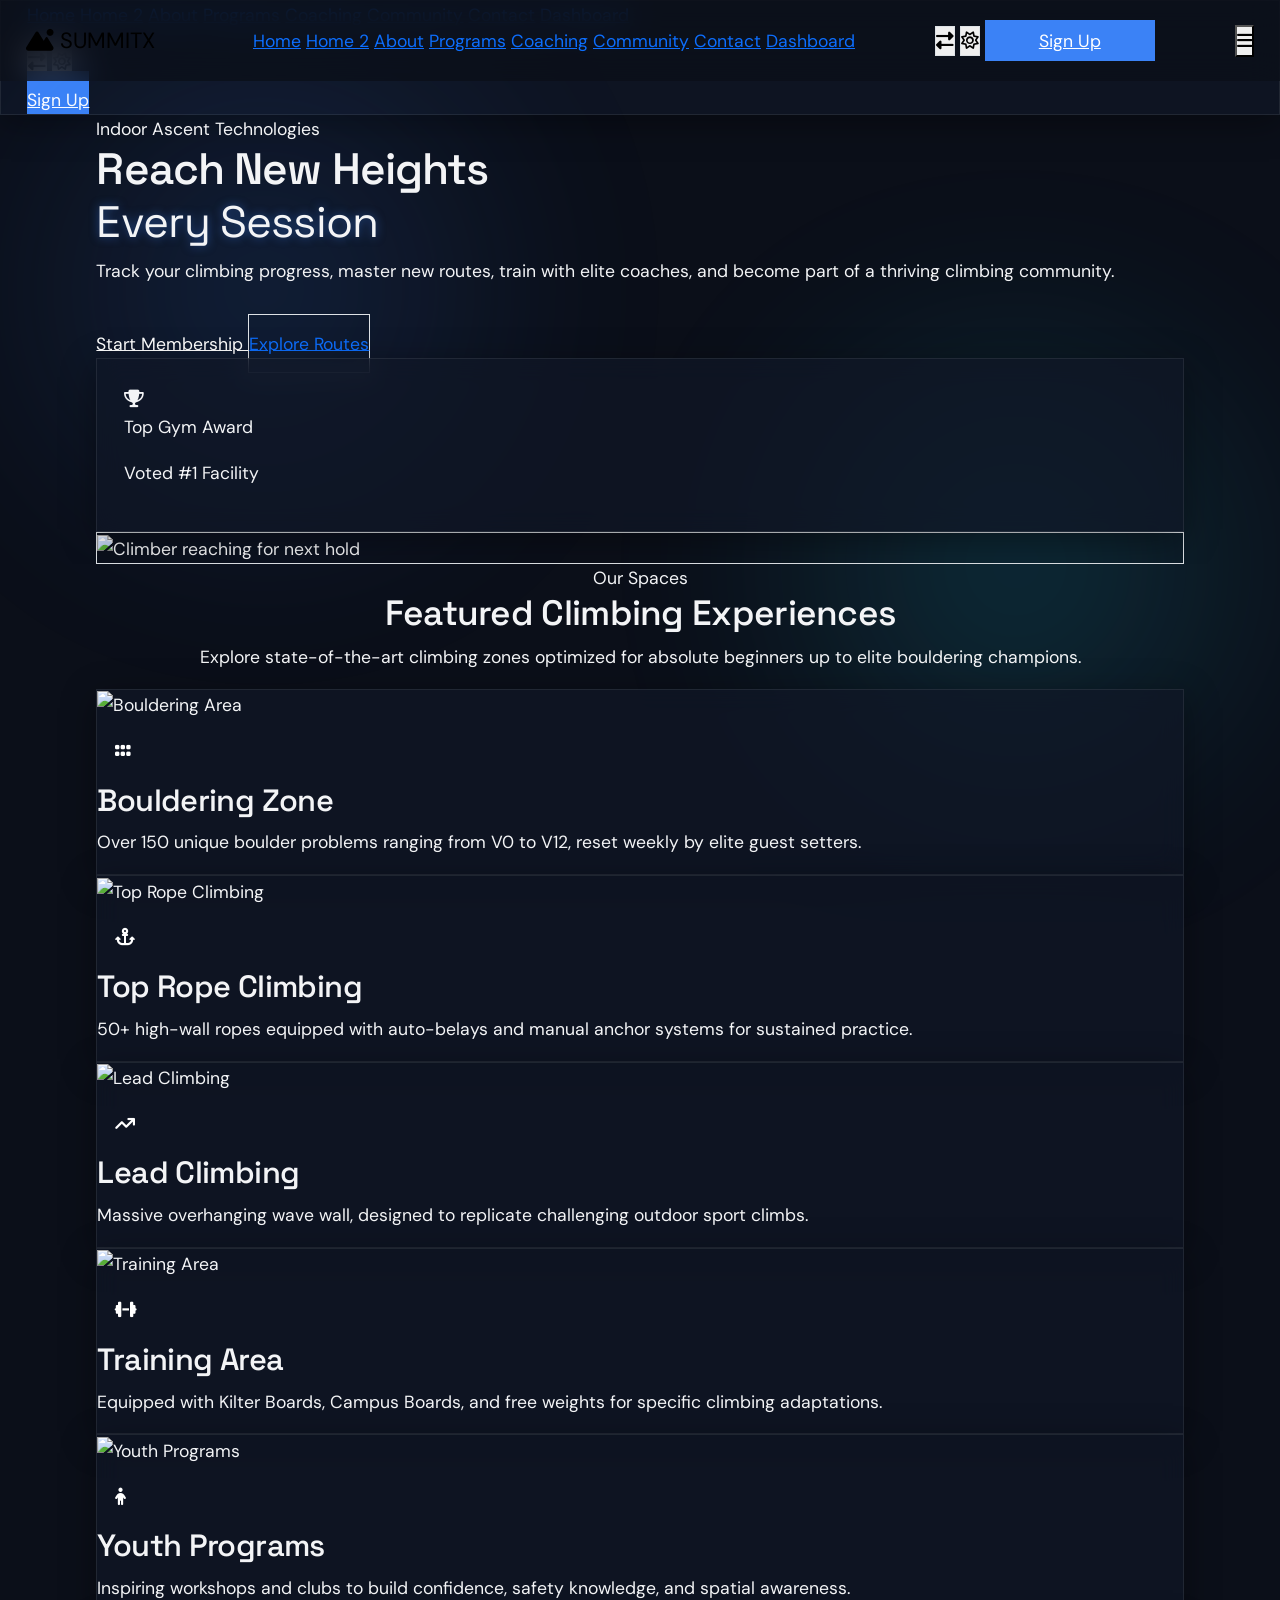
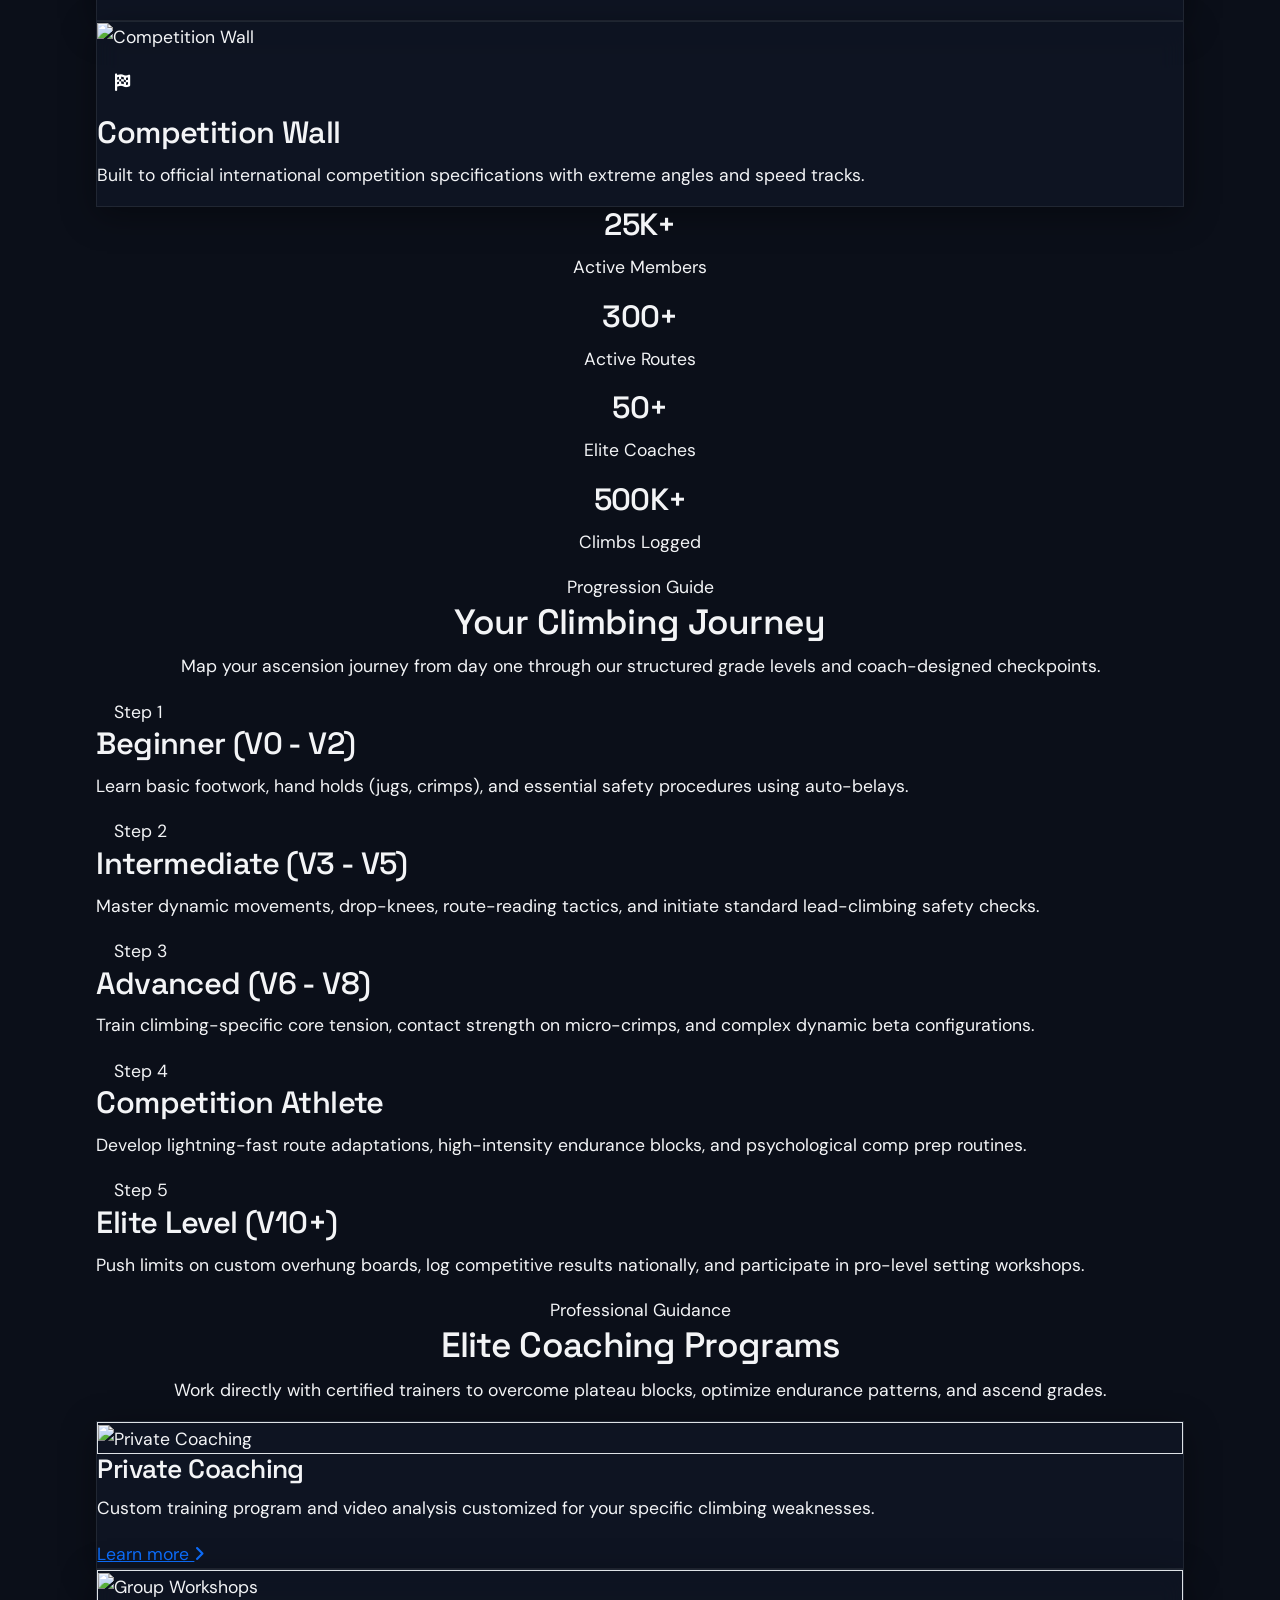
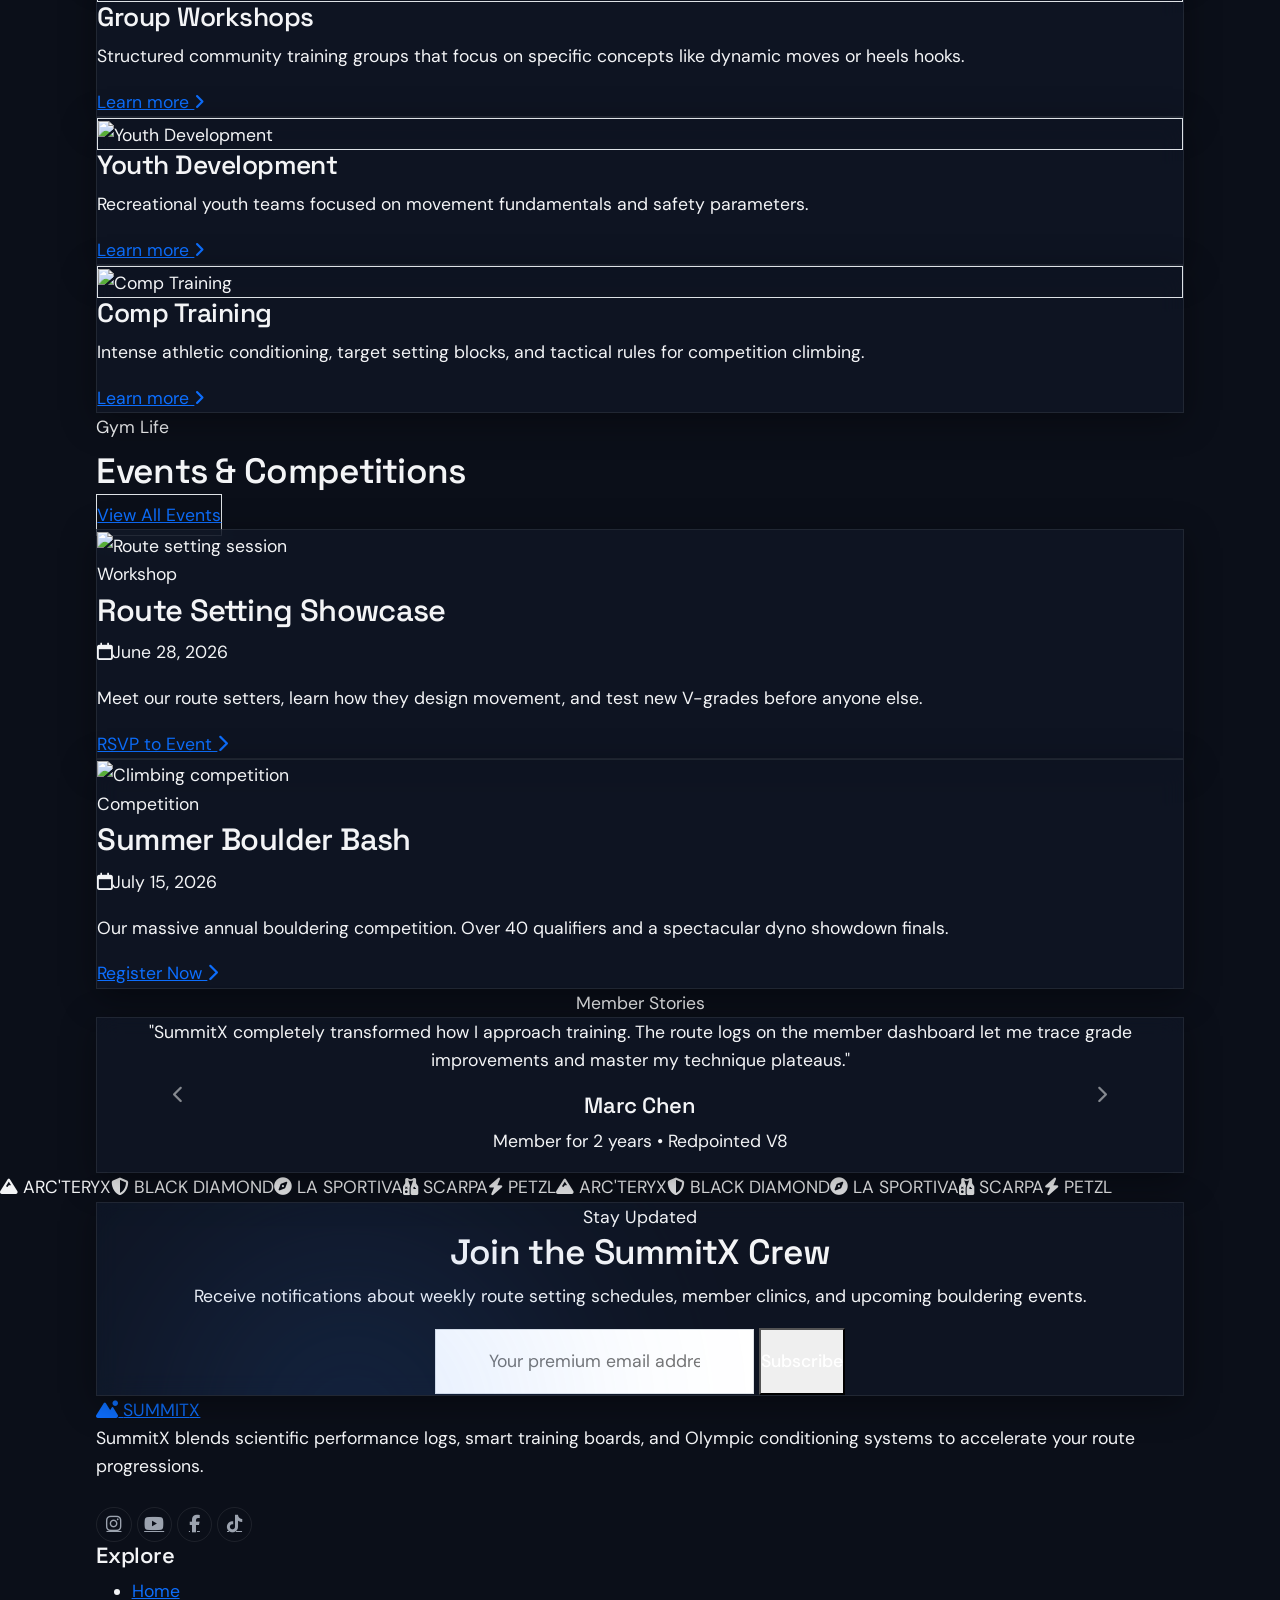
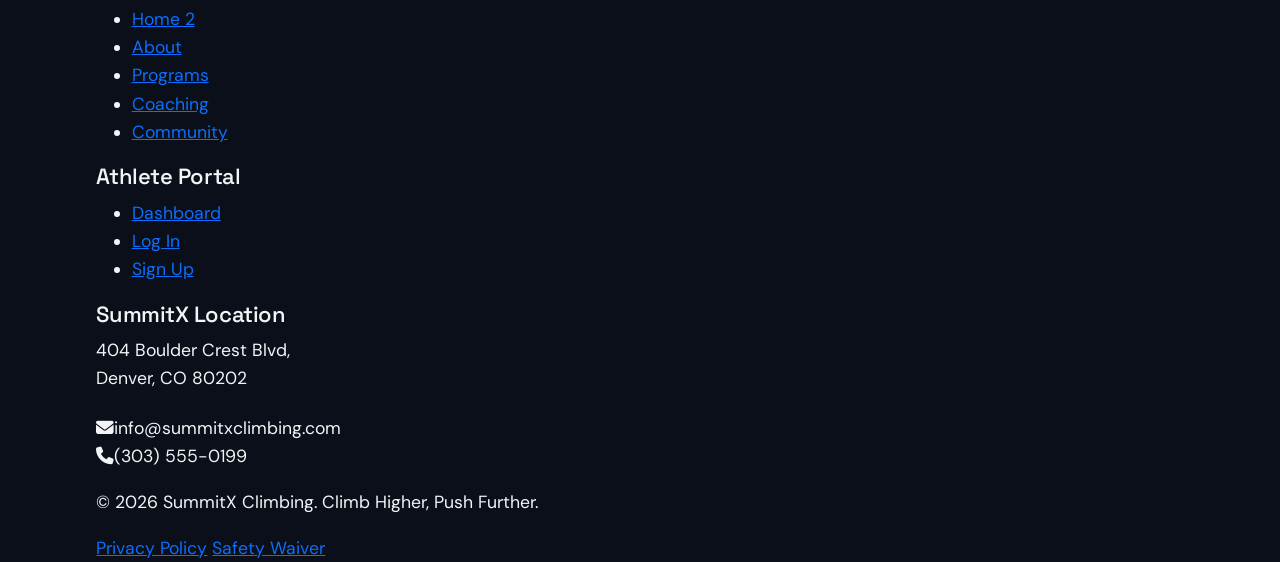
==== commit 03f73c60: "home2" ====
--- a/index.html
+++ b/index.html
@@ -63,8 +63,8 @@
         <a class="text-[#D1D5DB] hover:text-[#22D3EE] transition-colors" href="coaching.html">Coaching</a>
         <a class="text-[#D1D5DB] hover:text-[#22D3EE] transition-colors" href="community.html">Community</a>
 
+        <a class="text-[#D1D5DB] hover:text-[#22D3EE] transition-colors" href="contact.html">Contact</a>
         <a class="text-[#D1D5DB] hover:text-[#22D3EE] transition-colors" href="dashboard.html">Dashboard</a>
-        <a class="text-[#D1D5DB] hover:text-[#22D3EE] transition-colors" href="contact.html">Contact</a>
       </div>
 
       <!-- Action Buttons -->
@@ -87,7 +87,7 @@
 
       <!-- Mobile Toggle -->
       <button class="lg:hidden text-[#F3F4F6] text-xl" id="mobile-menu-btn" aria-expanded="false">
-        <i class="fa-solid fa-bars-staggered"></i>
+        <i class="fa-solid fa-bars"></i>
       </button>
     </div>
   </nav>
@@ -102,20 +102,16 @@
     <a class="text-lg text-[#D1D5DB]" href="coaching.html">Coaching</a>
     <a class="text-lg text-[#D1D5DB]" href="community.html">Community</a>
 
+    <a class="text-lg text-[#D1D5DB]" href="contact.html">Contact</a>
     <a class="text-lg text-[#D1D5DB]" href="dashboard.html">Dashboard</a>
-    <a class="text-lg text-[#D1D5DB]" href="contact.html">Contact</a>
     <div class="h-[1px] bg-gray-800 my-2"></div>
-    <div class="flex justify-between items-center">
-      <span class="text-[#D1D5DB]">Toggle RTL</span>
+    <div class="flex justify-center items-center gap-4 py-2">
       <button id="rtl-toggle-mobile"
-        class="w-9 h-9 flex items-center justify-center rounded-full border border-gray-800 hover:bg-gray-800 transition-colors">
+        class="w-10 h-10 flex items-center justify-center rounded-full border border-gray-800 hover:bg-gray-800 transition-colors">
         <i class="fa-solid fa-right-left text-lg text-gray-300"></i>
       </button>
-    </div>
-    <div class="flex justify-between items-center">
-      <span class="text-[#D1D5DB]">Toggle Theme</span>
       <button id="theme-toggle-mobile"
-        class="w-9 h-9 flex items-center justify-center rounded-full border border-gray-800 hover:bg-gray-800 transition-colors">
+        class="w-10 h-10 flex items-center justify-center rounded-full border border-gray-800 hover:bg-gray-800 transition-colors">
         <i id="theme-icon-mobile" class="fa-regular fa-sun text-[#F59E0B] text-lg"></i>
       </button>
     </div>
@@ -135,7 +131,7 @@
       <!-- Hero Left Text -->
       <div class="lg:col-span-6 space-y-6" data-aos="fade-right">
         <span class="text-xs uppercase tracking-widest text-[#22D3EE] font-heading">Indoor Ascent Technologies</span>
-        <h1 class="text-5xl md:text-6xl font-heading leading-tight text-[#F3F4F6]">
+        <h1 class="text-4xl sm:text-5xl md:text-6xl font-heading leading-tight text-[#F3F4F6]">
           Reach New Heights <br><span
             class="text-transparent bg-clip-text bg-gradient-to-r from-[#3B82F6] to-[#22D3EE] text-glow-primary">Every
             Session</span>
@@ -144,13 +140,13 @@
           Track your climbing progress, master new routes, train with elite coaches, and become part of a thriving
           climbing community.
         </p>
-        <div class="flex gap-4 pt-4">
+        <div class="flex flex-col sm:flex-row gap-3 pt-4">
           <a href="register.html"
-            class="px-8 py-3 rounded-full bg-[#3B82F6] text-white glow-btn-primary hover:bg-[#3B82F6]/90 transition-all font-medium">
+            class="px-8 py-3 rounded-full bg-[#3B82F6] text-white glow-btn-primary hover:bg-[#3B82F6]/90 transition-all font-medium text-center w-full sm:w-auto">
             Start Membership
           </a>
           <a href="programs.html"
-            class="px-8 py-3 rounded-full border border-gray-800 bg-[#111827]/40 hover:border-gray-600 transition-all text-[#F3F4F6]">
+            class="px-8 py-3 rounded-full border border-gray-800 bg-[#111827]/40 hover:border-gray-600 transition-all text-[#F3F4F6] btn-secondary-hero text-center w-full sm:w-auto">
             Explore Routes
           </a>
         </div>
@@ -168,9 +164,9 @@
 
         <!-- Image Card with Glow & Borders -->
         <div
-          class="relative w-full max-w-md h-[450px] rounded-3xl overflow-hidden border border-gray-800 shadow-2xl glass-card-hover">
+          class="relative w-full max-w-md h-[280px] sm:h-[350px] md:h-[400px] lg:h-[450px] rounded-3xl overflow-hidden border border-gray-800 shadow-2xl glass-card-hover">
           <img src="https://images.unsplash.com/photo-1522163182402-834f871fd851?auto=format&fit=crop&w=800&q=80"
-            alt="Climber reaching for next hold" class="w-full h-full object-cover">
+            alt="Climber reaching for next hold" class="w-full h-full object-cover object-center">
           <div class="absolute inset-0 bg-gradient-to-t from-[#0B0F19] via-transparent to-transparent"></div>
         </div>
       </div>
@@ -295,11 +291,11 @@
         <p class="text-xs text-[#9CA3AF] uppercase tracking-wider mt-1">Active Members</p>
       </div>
       <div data-aos="zoom-in" data-aos-delay="200">
-        <h3 class="text-4xl font-heading text-[#22D3EE] font-medium">300+</h3>
+        <h3 class="text-4xl font-heading text-[#3B82F6] font-medium">300+</h3>
         <p class="text-xs text-[#9CA3AF] uppercase tracking-wider mt-1">Active Routes</p>
       </div>
       <div data-aos="zoom-in" data-aos-delay="300">
-        <h3 class="text-4xl font-heading text-[#F59E0B] font-medium">50+</h3>
+        <h3 class="text-4xl font-heading text-[#3B82F6] font-medium">50+</h3>
         <p class="text-xs text-[#9CA3AF] uppercase tracking-wider mt-1">Elite Coaches</p>
       </div>
       <div data-aos="zoom-in" data-aos-delay="400">
@@ -323,12 +319,12 @@
       <div class="relative flex flex-col items-center">
         <!-- Connecting Line -->
         <div
-          class="absolute left-1/2 -translate-x-1/2 w-[2px] h-full bg-gradient-to-b from-[#3B82F6] via-[#22D3EE] to-gray-800">
+          class="absolute left-4 md:left-1/2 -translate-x-1/2 w-[2px] h-full bg-gradient-to-b from-[#3B82F6] to-gray-800">
         </div>
 
         <!-- Node 1 -->
         <div class="relative w-full grid grid-cols-1 md:grid-cols-2 items-center mb-16" data-aos="fade-right">
-          <div class="md:text-right md:pr-12 space-y-2">
+          <div class="pl-8 md:pl-0 md:text-right md:pr-12 space-y-2">
             <span class="px-3 py-1 rounded-full bg-[#3B82F6]/20 text-[#3B82F6] text-xs font-heading">Step 1</span>
             <h3 class="text-xl font-heading">Beginner (V0 - V2)</h3>
             <p class="text-sm text-[#D1D5DB] md:ml-auto max-w-md">Learn basic footwork, hand holds (jugs, crimps), and
@@ -338,34 +334,40 @@
             <span
               class="w-6 h-6 rounded-full bg-[#3B82F6] border-4 border-[#0B0F19] z-10 shadow-lg shadow-[#3B82F6]/50"></span>
           </div>
+          <!-- Mobile Dot -->
+          <span class="absolute left-4 -translate-x-1/2 w-4 h-4 rounded-full bg-[#3B82F6] border-2 border-[#0B0F19] z-10 md:hidden"></span>
         </div>
 
         <!-- Node 2 -->
         <div class="relative w-full grid grid-cols-1 md:grid-cols-2 items-center mb-16" data-aos="fade-left">
           <div class="hidden md:flex justify-end pr-12">
             <span
-              class="w-6 h-6 rounded-full bg-[#22D3EE] border-4 border-[#0B0F19] z-10 shadow-lg shadow-[#22D3EE]/50"></span>
-          </div>
-          <div class="md:pl-12 space-y-2">
-            <span class="px-3 py-1 rounded-full bg-[#22D3EE]/20 text-[#22D3EE] text-xs font-heading">Step 2</span>
+              class="w-6 h-6 rounded-full bg-[#3B82F6] border-4 border-[#0B0F19] z-10 shadow-lg shadow-[#3B82F6]/50"></span>
+          </div>
+          <div class="pl-8 md:pl-12 space-y-2">
+            <span class="px-3 py-1 rounded-full bg-[#3B82F6]/20 text-[#3B82F6] text-xs font-heading">Step 2</span>
             <h3 class="text-xl font-heading">Intermediate (V3 - V5)</h3>
             <p class="text-sm text-[#D1D5DB] max-w-md">Master dynamic movements, drop-knees, route-reading tactics, and
               initiate standard lead-climbing safety checks.</p>
           </div>
+          <!-- Mobile Dot -->
+          <span class="absolute left-4 -translate-x-1/2 w-4 h-4 rounded-full bg-[#3B82F6] border-2 border-[#0B0F19] z-10 md:hidden"></span>
         </div>
 
         <!-- Node 3 -->
         <div class="relative w-full grid grid-cols-1 md:grid-cols-2 items-center mb-16" data-aos="fade-right">
-          <div class="md:text-right md:pr-12 space-y-2">
-            <span class="px-3 py-1 rounded-full bg-[#F59E0B]/20 text-[#F59E0B] text-xs font-heading">Step 3</span>
+          <div class="pl-8 md:pl-0 md:text-right md:pr-12 space-y-2">
+            <span class="px-3 py-1 rounded-full bg-[#3B82F6]/20 text-[#3B82F6] text-xs font-heading">Step 3</span>
             <h3 class="text-xl font-heading">Advanced (V6 - V8)</h3>
             <p class="text-sm text-[#D1D5DB] md:ml-auto max-w-md">Train climbing-specific core tension, contact strength
               on micro-crimps, and complex dynamic beta configurations.</p>
           </div>
           <div class="hidden md:flex justify-start pl-12">
             <span
-              class="w-6 h-6 rounded-full bg-[#F59E0B] border-4 border-[#0B0F19] z-10 shadow-lg shadow-[#F59E0B]/50"></span>
-          </div>
+              class="w-6 h-6 rounded-full bg-[#3B82F6] border-4 border-[#0B0F19] z-10 shadow-lg shadow-[#3B82F6]/50"></span>
+          </div>
+          <!-- Mobile Dot -->
+          <span class="absolute left-4 -translate-x-1/2 w-4 h-4 rounded-full bg-[#3B82F6] border-2 border-[#0B0F19] z-10 md:hidden"></span>
         </div>
 
         <!-- Node 4 -->
@@ -374,26 +376,30 @@
             <span
               class="w-6 h-6 rounded-full bg-[#3B82F6] border-4 border-[#0B0F19] z-10 shadow-lg shadow-[#3B82F6]/50"></span>
           </div>
-          <div class="md:pl-12 space-y-2">
+          <div class="pl-8 md:pl-12 space-y-2">
             <span class="px-3 py-1 rounded-full bg-[#3B82F6]/20 text-[#3B82F6] text-xs font-heading">Step 4</span>
             <h3 class="text-xl font-heading">Competition Athlete</h3>
             <p class="text-sm text-[#D1D5DB] max-w-md">Develop lightning-fast route adaptations, high-intensity
               endurance blocks, and psychological comp prep routines.</p>
           </div>
+          <!-- Mobile Dot -->
+          <span class="absolute left-4 -translate-x-1/2 w-4 h-4 rounded-full bg-[#3B82F6] border-2 border-[#0B0F19] z-10 md:hidden"></span>
         </div>
 
         <!-- Node 5 -->
         <div class="relative w-full grid grid-cols-1 md:grid-cols-2 items-center" data-aos="fade-up">
-          <div class="md:text-right md:pr-12 space-y-2">
-            <span class="px-3 py-1 rounded-full bg-[#22D3EE]/20 text-[#22D3EE] text-xs font-heading">Step 5</span>
+          <div class="pl-8 md:pl-0 md:text-right md:pr-12 space-y-2">
+            <span class="px-3 py-1 rounded-full bg-[#3B82F6]/20 text-[#3B82F6] text-xs font-heading">Step 5</span>
             <h3 class="text-xl font-heading">Elite Level (V10+)</h3>
             <p class="text-sm text-[#D1D5DB] md:ml-auto max-w-md">Push limits on custom overhung boards, log competitive
               results nationally, and participate in pro-level setting workshops.</p>
           </div>
           <div class="hidden md:flex justify-start pl-12">
             <span
-              class="w-6 h-6 rounded-full bg-[#22D3EE] border-4 border-[#0B0F19] z-10 shadow-lg shadow-[#22D3EE]/50"></span>
-          </div>
+              class="w-6 h-6 rounded-full bg-[#3B82F6] border-4 border-[#0B0F19] z-10 shadow-lg shadow-[#3B82F6]/50"></span>
+          </div>
+          <!-- Mobile Dot -->
+          <span class="absolute left-4 -translate-x-1/2 w-4 h-4 rounded-full bg-[#3B82F6] border-2 border-[#0B0F19] z-10 md:hidden"></span>
         </div>
       </div>
     </div>
@@ -647,24 +653,16 @@
           accelerate your route progressions.
         </p>
         <div class="flex gap-3 pt-2">
-          <a href="#"
-            class="w-8 h-8 flex items-center justify-center rounded-full border border-gray-800 hover:border-gray-600 hover:text-[#22D3EE] text-gray-400 transition-colors"
-            title="Instagram">
+          <a href="#" class="social-icon-btn instagram" title="Instagram">
             <i class="fa-brands fa-instagram"></i>
           </a>
-          <a href="#"
-            class="w-8 h-8 flex items-center justify-center rounded-full border border-gray-800 hover:border-gray-600 hover:text-[#22D3EE] text-gray-400 transition-colors"
-            title="YouTube">
+          <a href="#" class="social-icon-btn youtube" title="YouTube">
             <i class="fa-brands fa-youtube"></i>
           </a>
-          <a href="#"
-            class="w-8 h-8 flex items-center justify-center rounded-full border border-gray-800 hover:border-gray-600 hover:text-[#22D3EE] text-gray-400 transition-colors"
-            title="Facebook">
+          <a href="#" class="social-icon-btn facebook" title="Facebook">
             <i class="fa-brands fa-facebook-f"></i>
           </a>
-          <a href="#"
-            class="w-8 h-8 flex items-center justify-center rounded-full border border-gray-800 hover:border-gray-600 hover:text-[#22D3EE] text-gray-400 transition-colors"
-            title="TikTok">
+          <a href="#" class="social-icon-btn tiktok" title="TikTok">
             <i class="fa-brands fa-tiktok"></i>
           </a>
         </div>
--- a/css/custom.css
+++ b/css/custom.css
@@ -40,6 +40,15 @@
 
 html {
   scroll-behavior: smooth;
+  font-size: 110%;
+  overflow-x: hidden !important;
+  max-width: 100% !important;
+}
+
+/* Enforce global container centering to prevent page layouts shifting left */
+.container {
+  margin-left: auto !important;
+  margin-right: auto !important;
 }
 
 body {
@@ -48,7 +57,8 @@
   color: var(--text-primary);
   font-weight: 400;
   line-height: 1.6;
-  overflow-x: hidden;
+  overflow-x: hidden !important;
+  max-width: 100% !important;
   transition: background-color 0.3s ease, color 0.3s ease;
 }
 
@@ -292,3 +302,166 @@
   box-shadow: 0 10px 25px -5px rgba(59, 130, 246, 0.45) !important;
   filter: brightness(1.1) !important;
 }
+
+/* Secondary Hero CTA Button Hover Effects */
+.btn-secondary-hero {
+  transition: all 0.3s cubic-bezier(0.4, 0, 0.2, 1) !important;
+}
+
+.btn-secondary-hero:hover {
+  transform: translateY(-2px) scale(1.03) !important;
+  border-color: var(--primary) !important;
+  background-color: rgba(59, 130, 246, 0.1) !important;
+  box-shadow: 0 10px 25px -5px rgba(59, 130, 246, 0.2) !important;
+  color: var(--text-primary) !important;
+}
+
+/* Make RTL icon visible/brighter contrast in light mode */
+[data-theme="light"] #rtl-icon,
+[data-theme="light"] .fa-right-left,
+[data-theme="light"] #rtl-toggle i,
+[data-theme="light"] #rtl-toggle-mobile i {
+  color: var(--text-secondary) !important;
+}
+
+/* Enforce Solid Blue Background & White Text for Sign Up button in both themes */
+nav a[href="register.html"],
+#mobile-menu a[href="register.html"] {
+  background-color: #3B82F6 !important;
+  color: #FFFFFF !important;
+  border-color: #3B82F6 !important;
+  opacity: 1 !important;
+}
+
+nav a[href="register.html"]:hover,
+#mobile-menu a[href="register.html"]:hover {
+  background-color: #2563EB !important;
+  border-color: #2563EB !important;
+  color: #FFFFFF !important;
+}
+
+/* Premium social icon hover effect */
+.social-icon-btn {
+  display: inline-flex !important;
+  align-items: center;
+  justify-content: center;
+  width: 2rem;
+  height: 2rem;
+  border-radius: 9999px;
+  border: 1px solid var(--card-border) !important;
+  color: var(--text-muted) !important;
+  transition: all 0.3s cubic-bezier(0.4, 0, 0.2, 1) !important;
+  background-color: transparent;
+}
+
+.social-icon-btn:hover {
+  transform: translateY(-3px) scale(1.1);
+  color: #FFFFFF !important;
+  box-shadow: 0 0 15px rgba(34, 211, 238, 0.4);
+  border-color: var(--secondary) !important;
+  background-color: var(--secondary) !important;
+}
+
+/* Custom individual colors on hover */
+.social-icon-btn.instagram:hover {
+  background: radial-gradient(circle at 30% 107%, #fdf497 0%, #fdf497 5%, #fd5949 45%, #d6249f 60%, #285AEB 90%) !important;
+  border-color: transparent !important;
+  box-shadow: 0 0 15px rgba(214, 36, 159, 0.5);
+}
+
+.social-icon-btn.youtube:hover {
+  background-color: #FF0000 !important;
+  border-color: #FF0000 !important;
+  box-shadow: 0 0 15px rgba(255, 0, 0, 0.5);
+}
+
+.social-icon-btn.facebook:hover {
+  background-color: #1877F2 !important;
+  border-color: #1877F2 !important;
+  box-shadow: 0 0 15px rgba(24, 119, 242, 0.5);
+}
+
+.social-icon-btn.tiktok:hover {
+  background-color: #000000 !important;
+  border-color: #000000 !important;
+  box-shadow: 0 0 15px rgba(255, 255, 255, 0.25);
+}
+
+/* Responsive navigation bar styling at 1024px to 1279px (lg range) keeping items on one line with larger font size */
+@media (min-width: 1024px) and (max-width: 1279px) {
+  nav .container,
+  .navbar .container-fluid {
+    padding-left: 0.5rem !important;
+    padding-right: 0.5rem !important;
+  }
+  
+  nav a.text-xl,
+  .navbar-brand {
+    font-size: 1.1rem !important;
+    gap: 0.25rem !important;
+  }
+
+  nav div.hidden.lg\:flex:first-of-type,
+  nav div.hidden.lg\:flex.items-center.gap-8,
+  .navbar div.hidden.lg\:flex {
+    gap: 0.6rem !important;
+  }
+
+  nav div.hidden.lg\:flex:first-of-type a,
+  nav div.hidden.lg\:flex.items-center.gap-8 a,
+  .navbar div.hidden.lg\:flex a {
+    font-size: 13.5px !important;
+  }
+
+  nav div.hidden.lg\:flex:last-of-type,
+  nav div.hidden.lg\:flex.items-center.gap-4 {
+    gap: 0.35rem !important;
+  }
+
+  nav div.hidden.lg\:flex:last-of-type a,
+  nav div.hidden.lg\:flex.items-center.gap-4 a,
+  nav div.hidden.lg\:flex:last-of-type button,
+  nav div.hidden.lg\:flex.items-center.gap-4 button {
+    font-size: 13px !important;
+    padding-left: 0.65rem !important;
+    padding-right: 0.65rem !important;
+  }
+
+  /* Make RTL and Theme toggle buttons smaller */
+  nav #rtl-toggle,
+  nav #theme-toggle,
+  .navbar #rtl-toggle,
+  .navbar #theme-toggle {
+    width: 2rem !important;
+    height: 2rem !important;
+  }
+
+  /* Make the icons inside them smaller */
+  nav #rtl-toggle i,
+  nav #theme-toggle i,
+  .navbar #rtl-toggle i,
+  .navbar #theme-toggle i {
+    font-size: 0.85rem !important;
+  }
+}
+
+/* Make mobile hamburger menu scrollable on smaller screens */
+#mobile-menu {
+  max-height: calc(100vh - 75px) !important;
+  overflow-y: auto !important;
+  -webkit-overflow-scrolling: touch;
+}
+
+/* Hide back to top button when mobile menu is active/open to prevent overlapping */
+body:has(#mobile-menu:not(.hidden)) #back-to-top {
+  opacity: 0 !important;
+  visibility: hidden !important;
+  pointer-events: none !important;
+}
+
+
+
+
+
+
+
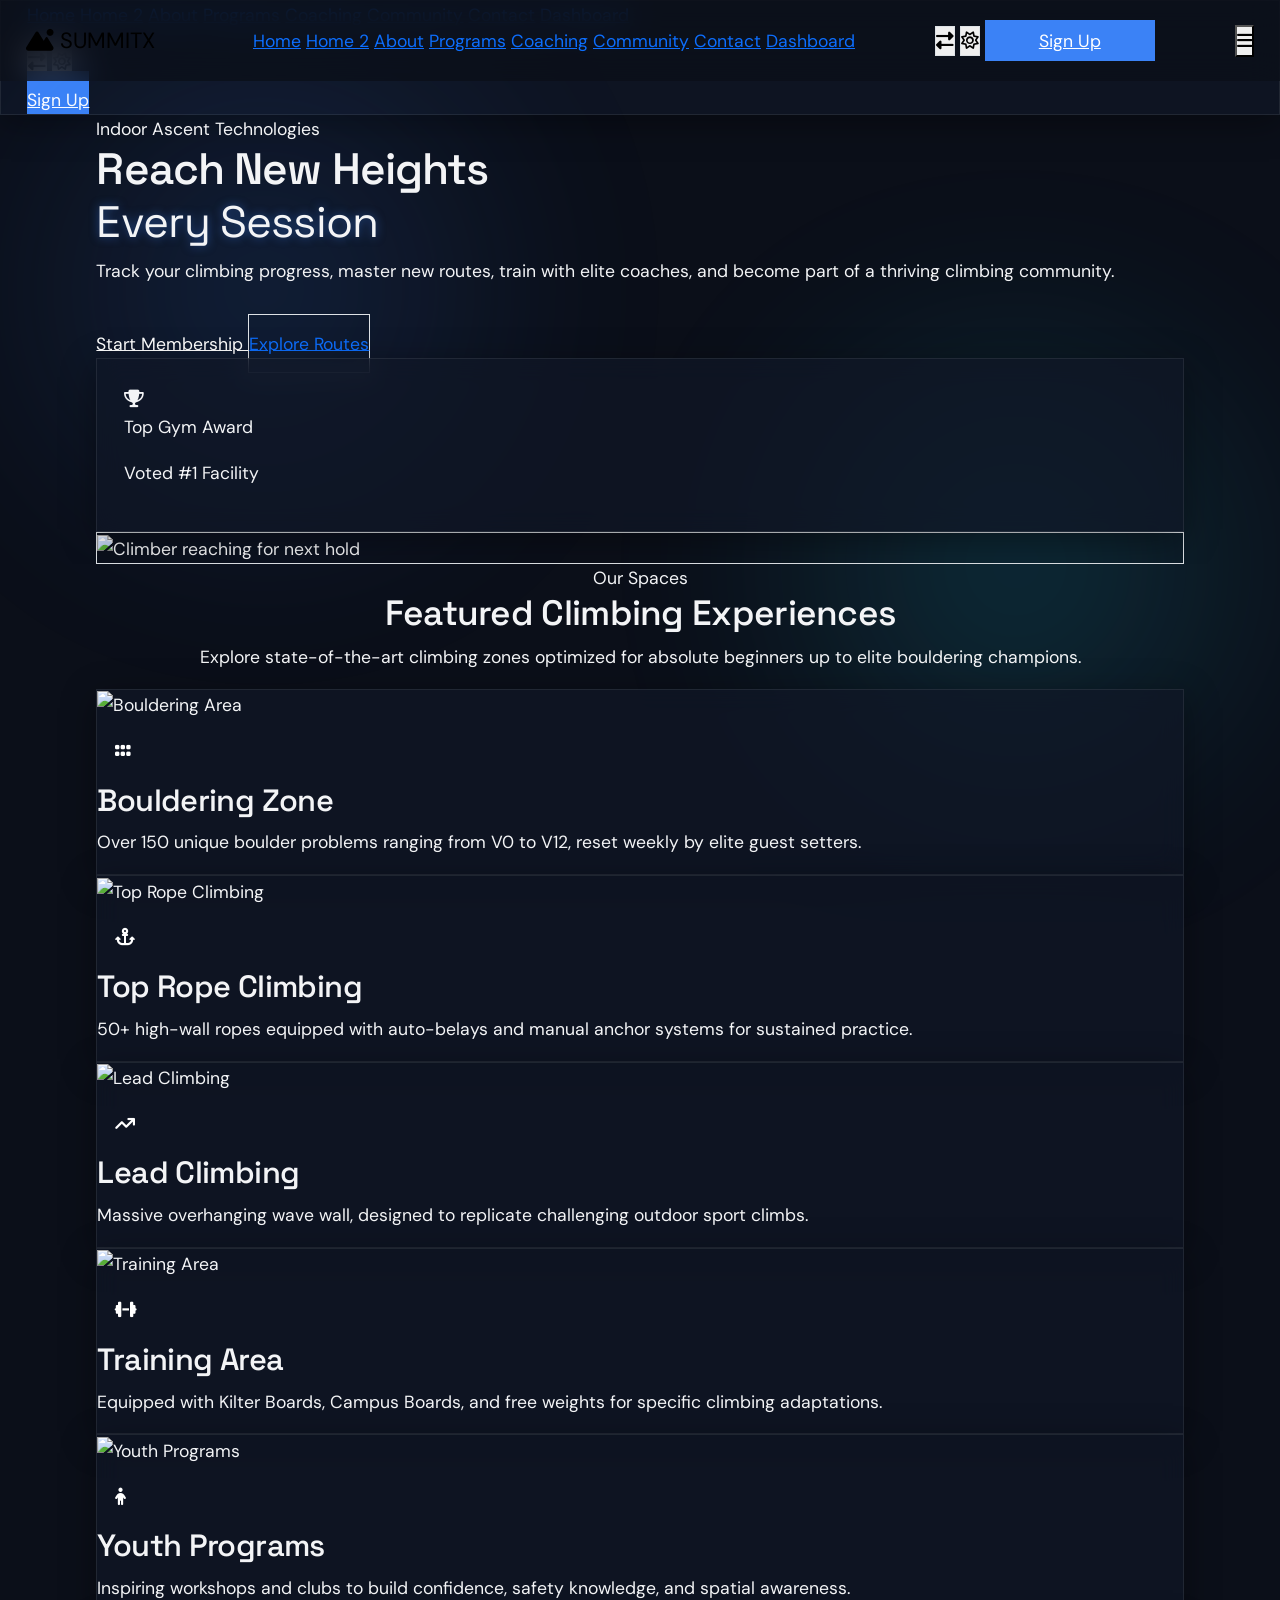
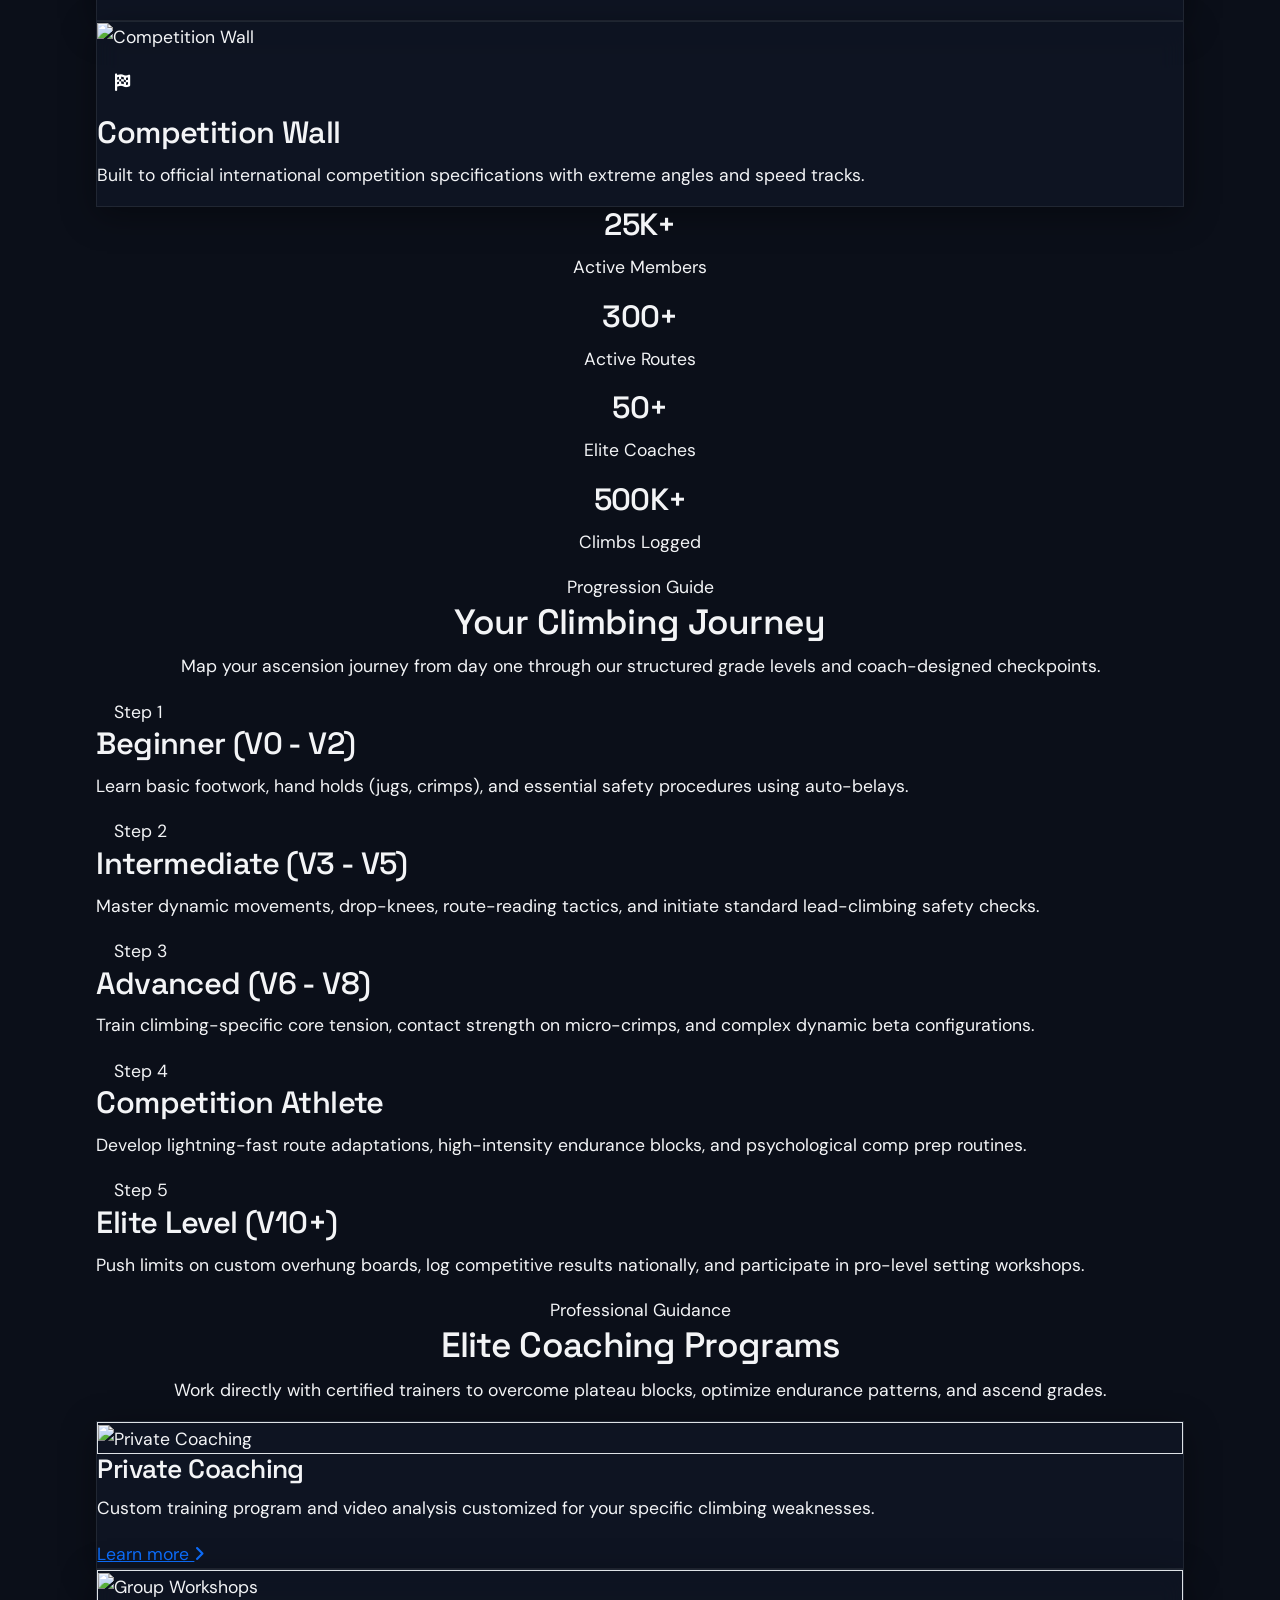
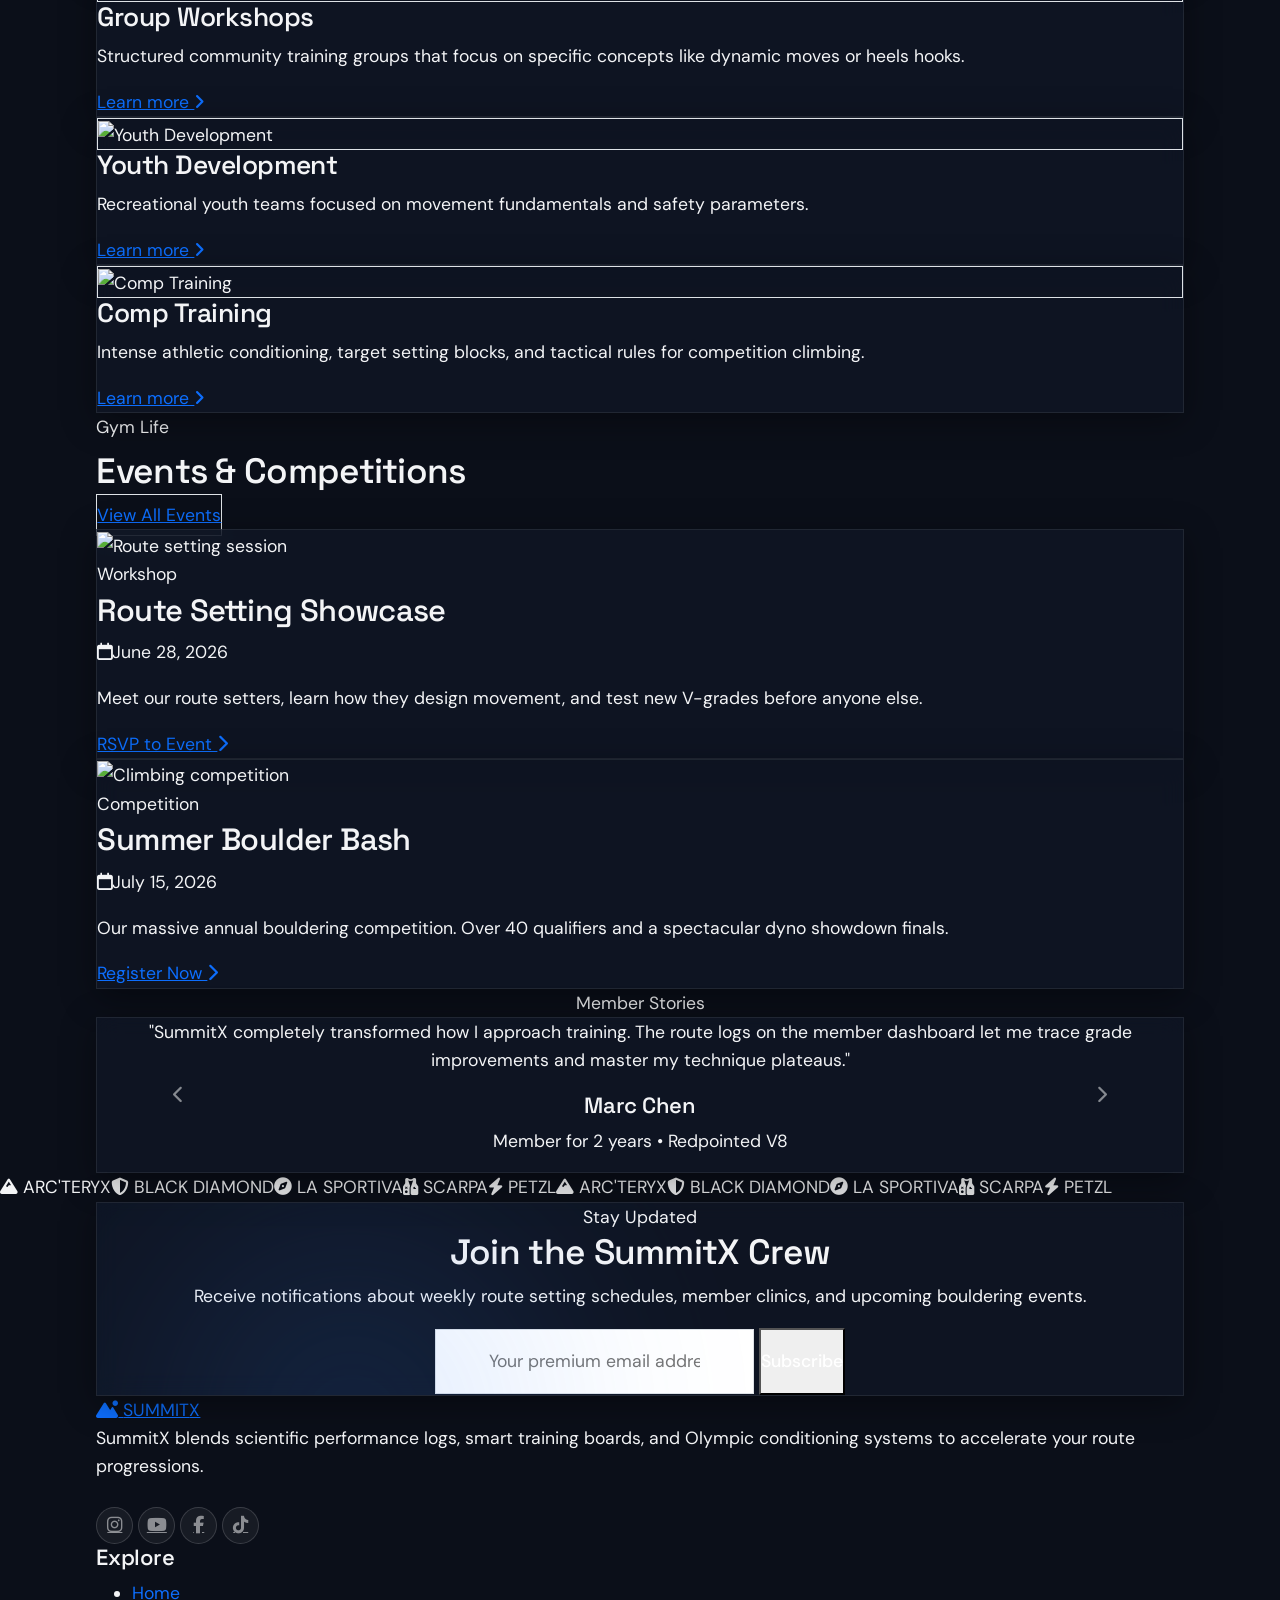
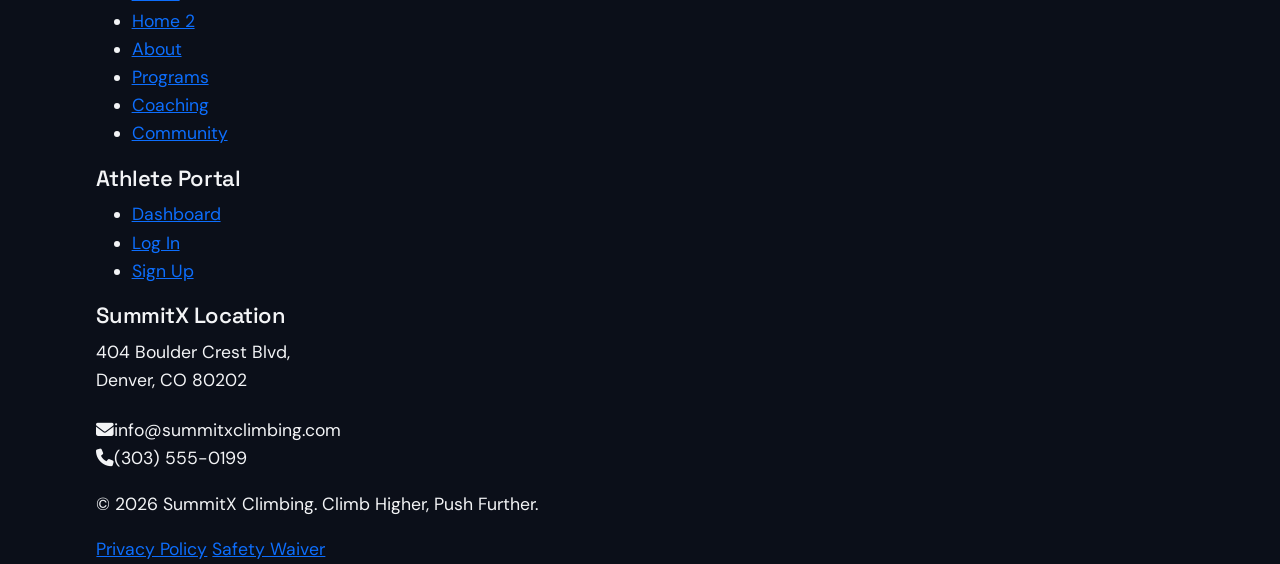
==== commit 70adec7a: "dashboard" ====
--- a/index.html
+++ b/index.html
@@ -122,7 +122,7 @@
   </div>
 
   <!-- Hero Section -->
-  <section class="relative min-h-screen flex items-center pt-24 overflow-hidden">
+  <section class="relative min-h-screen lg:min-h-0 flex items-center pt-24 lg:pt-0 lg:py-20 xl:py-28 overflow-hidden">
     <!-- Gradient Orbs -->
     <div class="bg-gradient-orb orb-primary"></div>
     <div class="bg-gradient-orb orb-secondary"></div>
--- a/css/custom.css
+++ b/css/custom.css
@@ -278,6 +278,30 @@
   color: var(--text-muted) !important;
 }
 
+[data-theme="light"] .text-\[\#22D3EE\] {
+  color: var(--secondary) !important;
+}
+
+[data-theme="light"] .hover\:text-\[\#22D3EE\]:hover {
+  color: var(--secondary) !important;
+}
+
+[data-theme="light"] .border-\[\#22D3EE\] {
+  border-color: var(--secondary) !important;
+}
+
+[data-theme="light"] .text-\[\#3B82F6\] {
+  color: var(--primary) !important;
+}
+
+[data-theme="light"] .hover\:text-\[\#3B82F6\]:hover {
+  color: var(--primary) !important;
+}
+
+[data-theme="light"] .border-\[\#3B82F6\] {
+  border-color: var(--primary) !important;
+}
+
 [data-theme="light"] .border-gray-800,
 [data-theme="light"] .border-gray-900,
 [data-theme="light"] .border-gray-850 {
@@ -340,52 +364,80 @@
   color: #FFFFFF !important;
 }
 
-/* Premium social icon hover effect */
+/* ============================================
+   Premium Social Icon Button — Dark & Light
+   ============================================ */
 .social-icon-btn {
   display: inline-flex !important;
   align-items: center;
   justify-content: center;
-  width: 2rem;
-  height: 2rem;
+  width: 2.1rem;
+  height: 2.1rem;
   border-radius: 9999px;
-  border: 1px solid var(--card-border) !important;
-  color: var(--text-muted) !important;
-  transition: all 0.3s cubic-bezier(0.4, 0, 0.2, 1) !important;
-  background-color: transparent;
-}
-
+  border: 1.5px solid rgba(255, 255, 255, 0.15) !important;
+  color: rgba(255, 255, 255, 0.5) !important;
+  background-color: rgba(255, 255, 255, 0.05);
+  transition: all 0.28s cubic-bezier(0.4, 0, 0.2, 1) !important;
+  position: relative;
+  overflow: hidden;
+}
+
+/* Light mode resting state — make icons clearly visible */
+[data-theme="light"] .social-icon-btn {
+  border: 1.5px solid rgba(0, 0, 0, 0.18) !important;
+  color: rgba(0, 0, 0, 0.5) !important;
+  background-color: rgba(0, 0, 0, 0.04);
+}
+
+/* Dark mode hover — generic fallback */
 .social-icon-btn:hover {
-  transform: translateY(-3px) scale(1.1);
+  transform: translateY(-4px) scale(1.12);
   color: #FFFFFF !important;
-  box-shadow: 0 0 15px rgba(34, 211, 238, 0.4);
+  background-color: var(--secondary) !important;
   border-color: var(--secondary) !important;
-  background-color: var(--secondary) !important;
-}
-
-/* Custom individual colors on hover */
+  box-shadow: 0 6px 20px rgba(34, 211, 238, 0.45), 0 0 0 3px rgba(34, 211, 238, 0.12);
+}
+
+/* Light mode hover — keep white icon text legible */
+[data-theme="light"] .social-icon-btn:hover {
+  color: #FFFFFF !important;
+}
+
+/* ---- Per-platform branded hover colors ---- */
+
+/* Instagram */
 .social-icon-btn.instagram:hover {
   background: radial-gradient(circle at 30% 107%, #fdf497 0%, #fdf497 5%, #fd5949 45%, #d6249f 60%, #285AEB 90%) !important;
   border-color: transparent !important;
-  box-shadow: 0 0 15px rgba(214, 36, 159, 0.5);
-}
-
+  box-shadow: 0 6px 20px rgba(214, 36, 159, 0.5), 0 0 0 3px rgba(214, 36, 159, 0.12);
+}
+
+/* YouTube */
 .social-icon-btn.youtube:hover {
   background-color: #FF0000 !important;
   border-color: #FF0000 !important;
-  box-shadow: 0 0 15px rgba(255, 0, 0, 0.5);
-}
-
+  box-shadow: 0 6px 20px rgba(255, 0, 0, 0.5), 0 0 0 3px rgba(255, 0, 0, 0.12);
+}
+
+/* Facebook */
 .social-icon-btn.facebook:hover {
   background-color: #1877F2 !important;
   border-color: #1877F2 !important;
-  box-shadow: 0 0 15px rgba(24, 119, 242, 0.5);
-}
-
+  box-shadow: 0 6px 20px rgba(24, 119, 242, 0.5), 0 0 0 3px rgba(24, 119, 242, 0.12);
+}
+
+/* TikTok */
 .social-icon-btn.tiktok:hover {
-  background-color: #000000 !important;
-  border-color: #000000 !important;
-  box-shadow: 0 0 15px rgba(255, 255, 255, 0.25);
-}
+  background-color: #010101 !important;
+  border-color: #69C9D0 !important;
+  box-shadow: 0 6px 20px rgba(105, 201, 208, 0.45), 0 0 0 3px rgba(105, 201, 208, 0.12);
+}
+
+/* Light mode TikTok needs white icon on dark bg */
+[data-theme="light"] .social-icon-btn.tiktok:hover {
+  color: #FFFFFF !important;
+}
+
 
 /* Responsive navigation bar styling at 1024px to 1279px (lg range) keeping items on one line with larger font size */
 @media (min-width: 1024px) and (max-width: 1279px) {
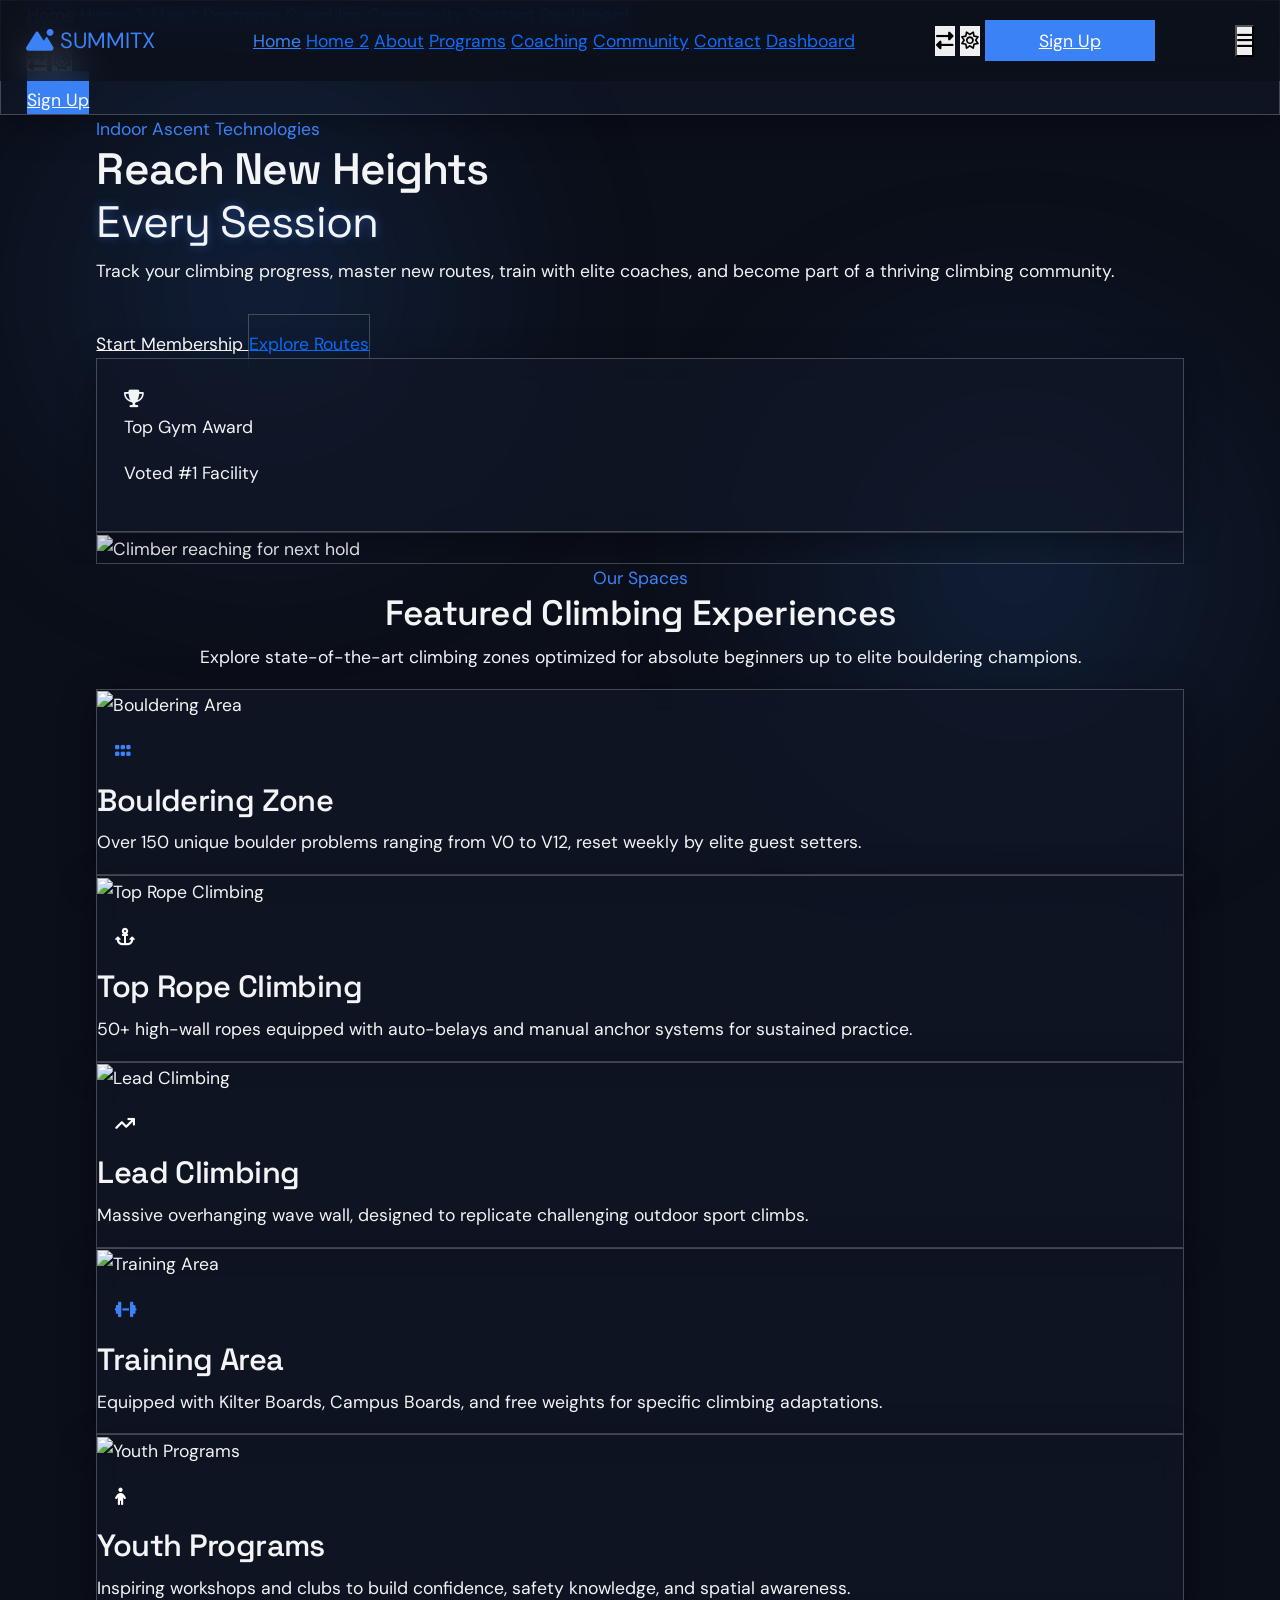
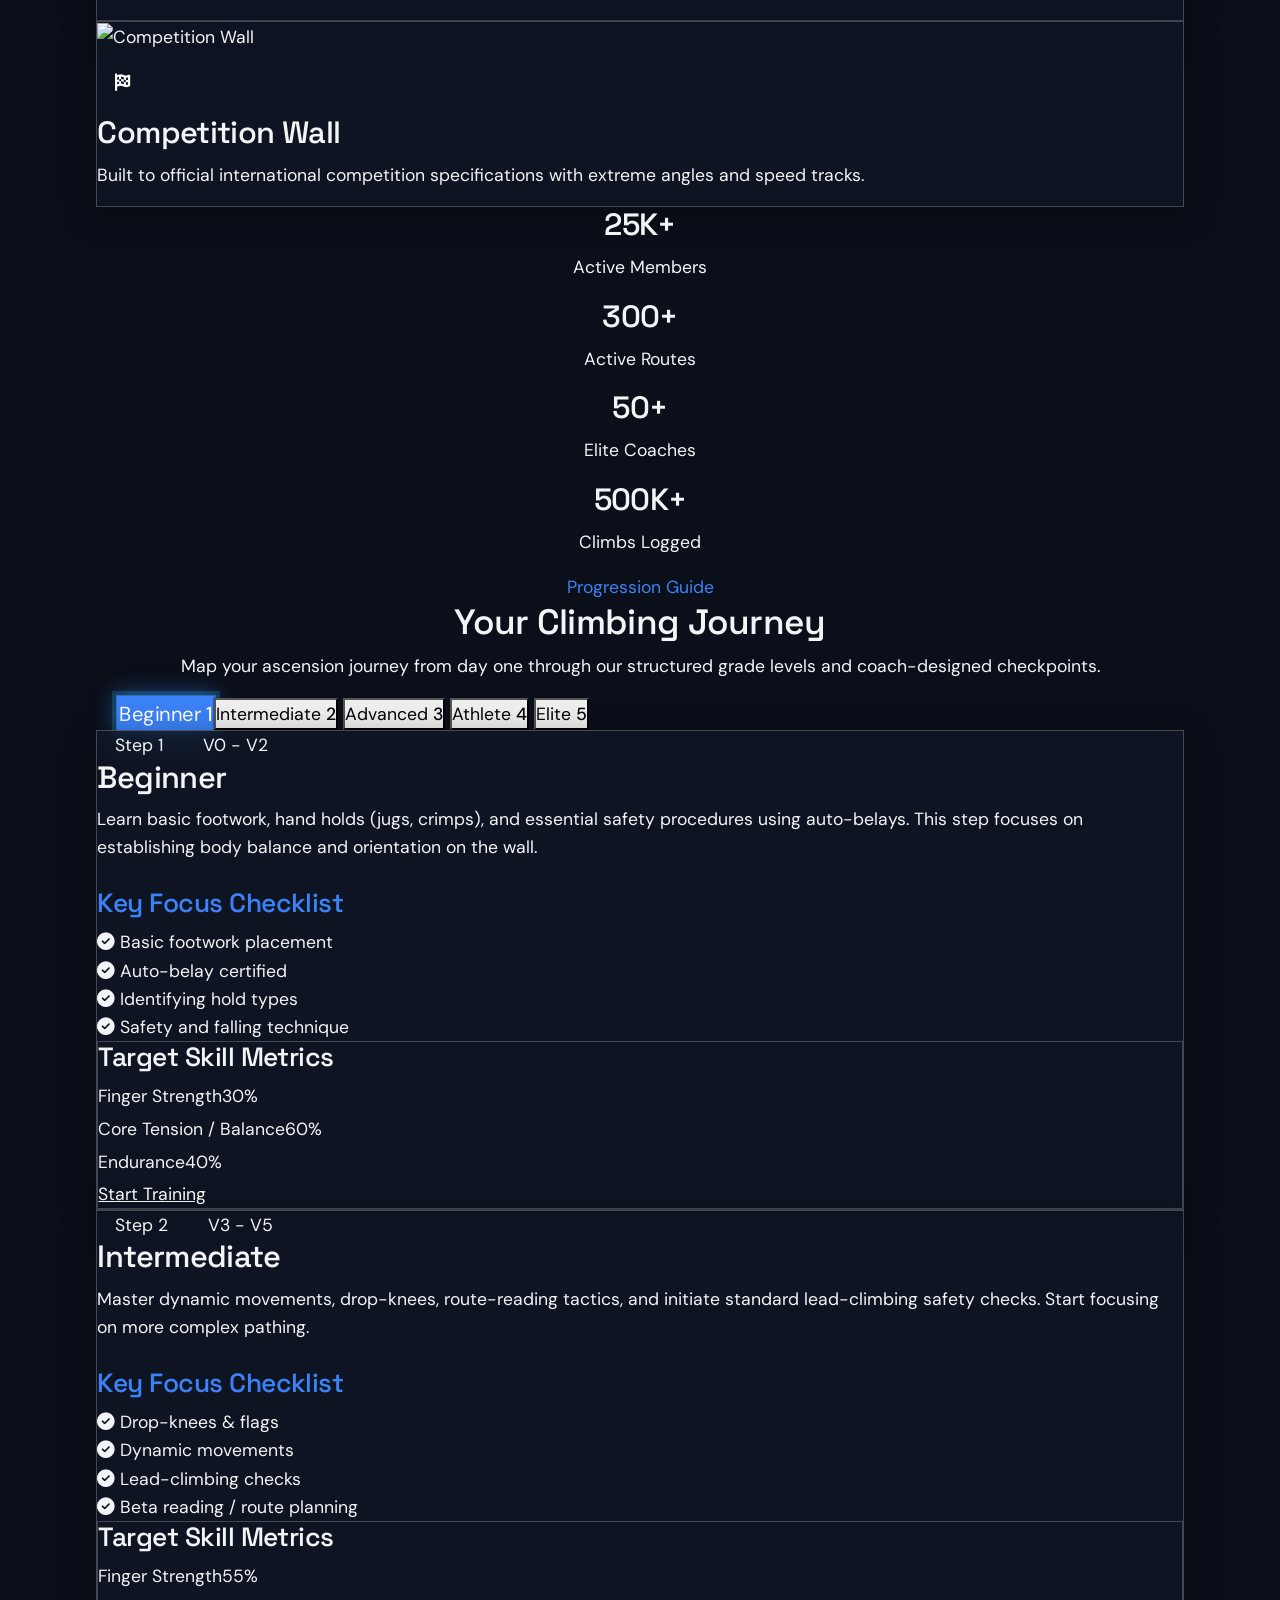
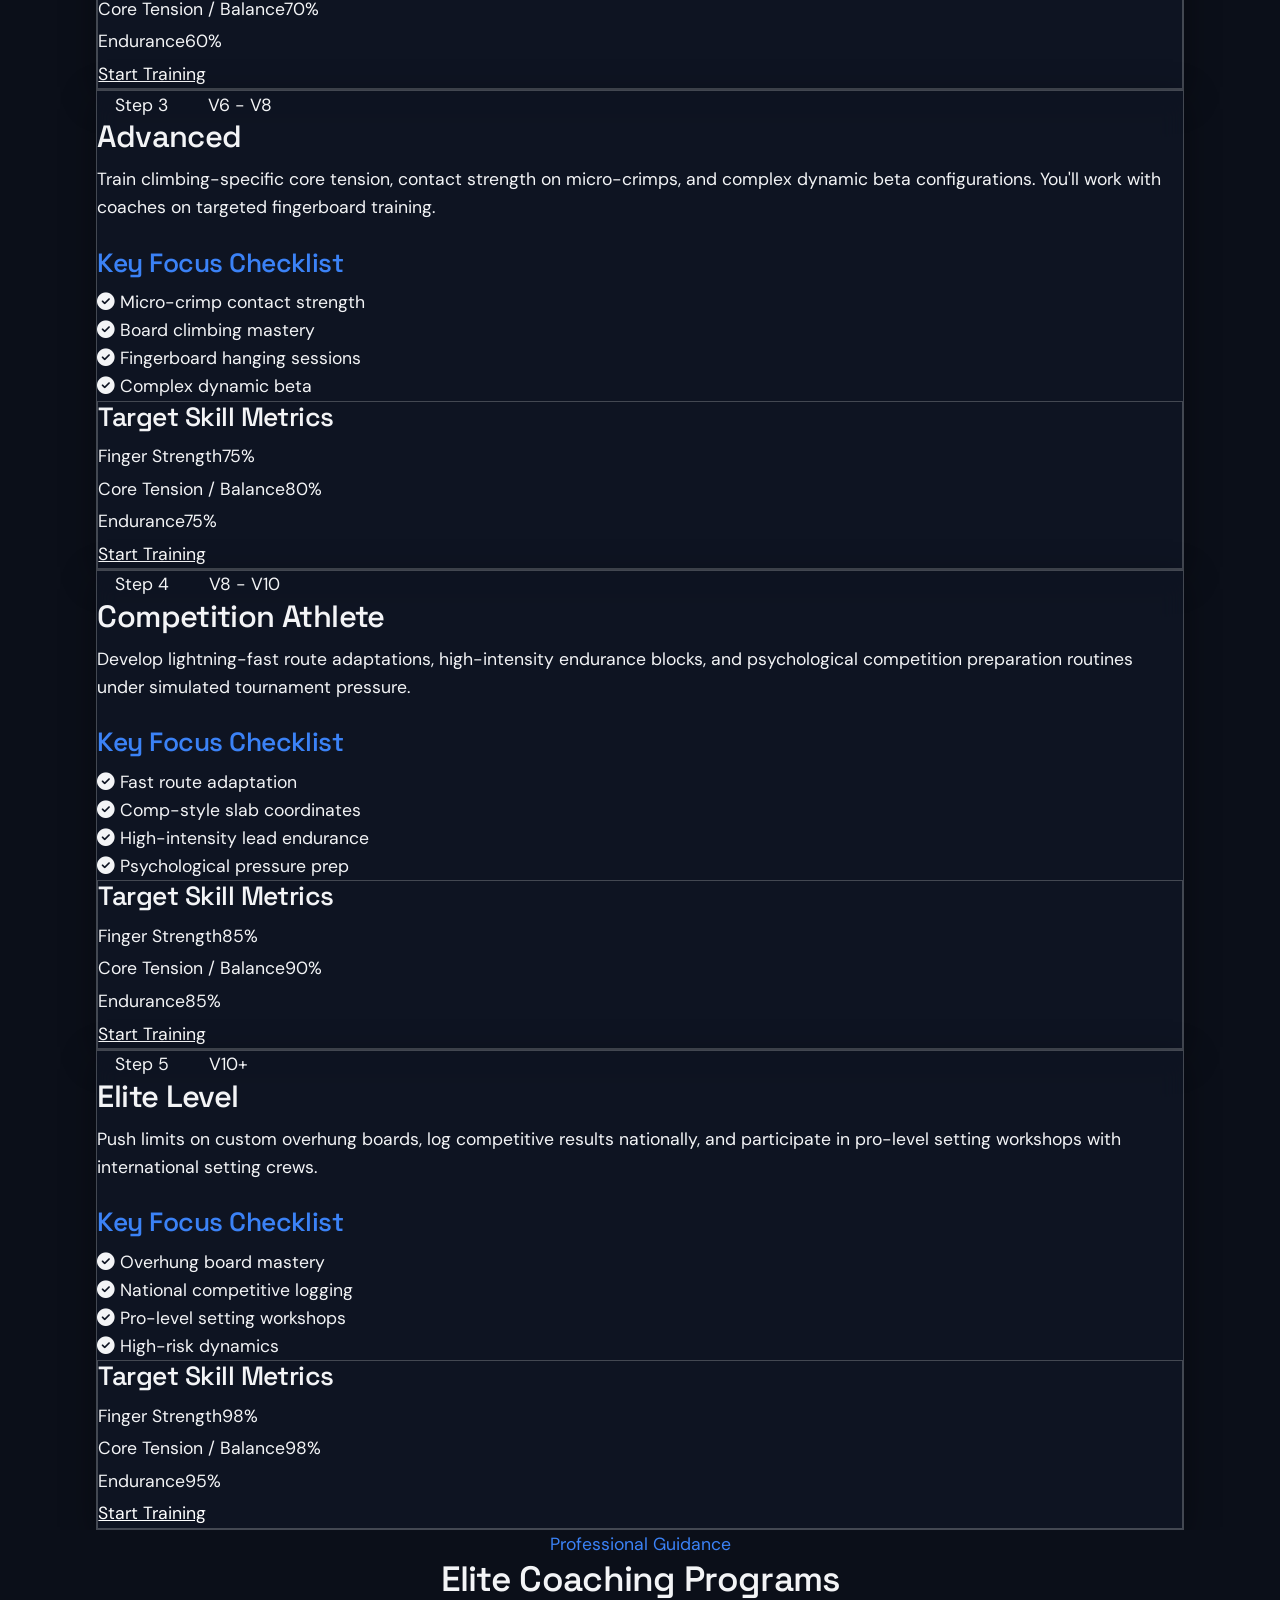
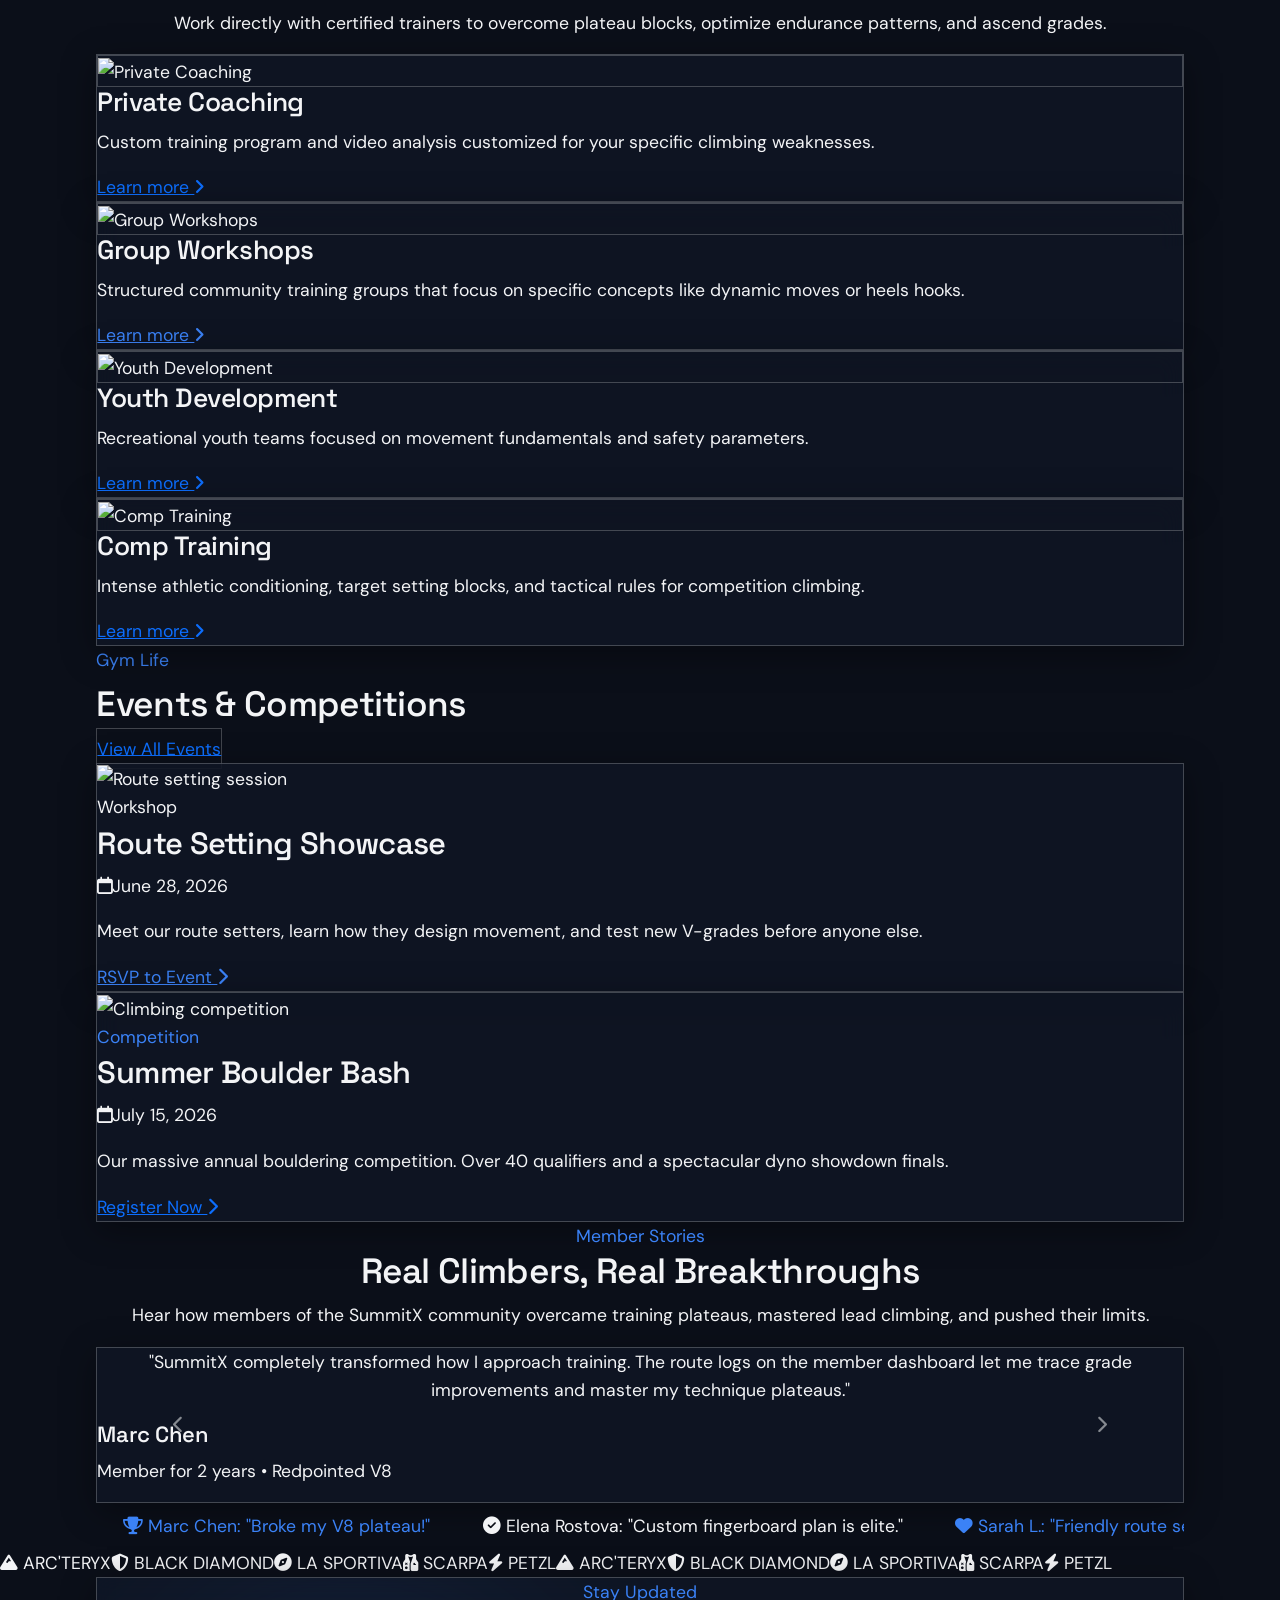
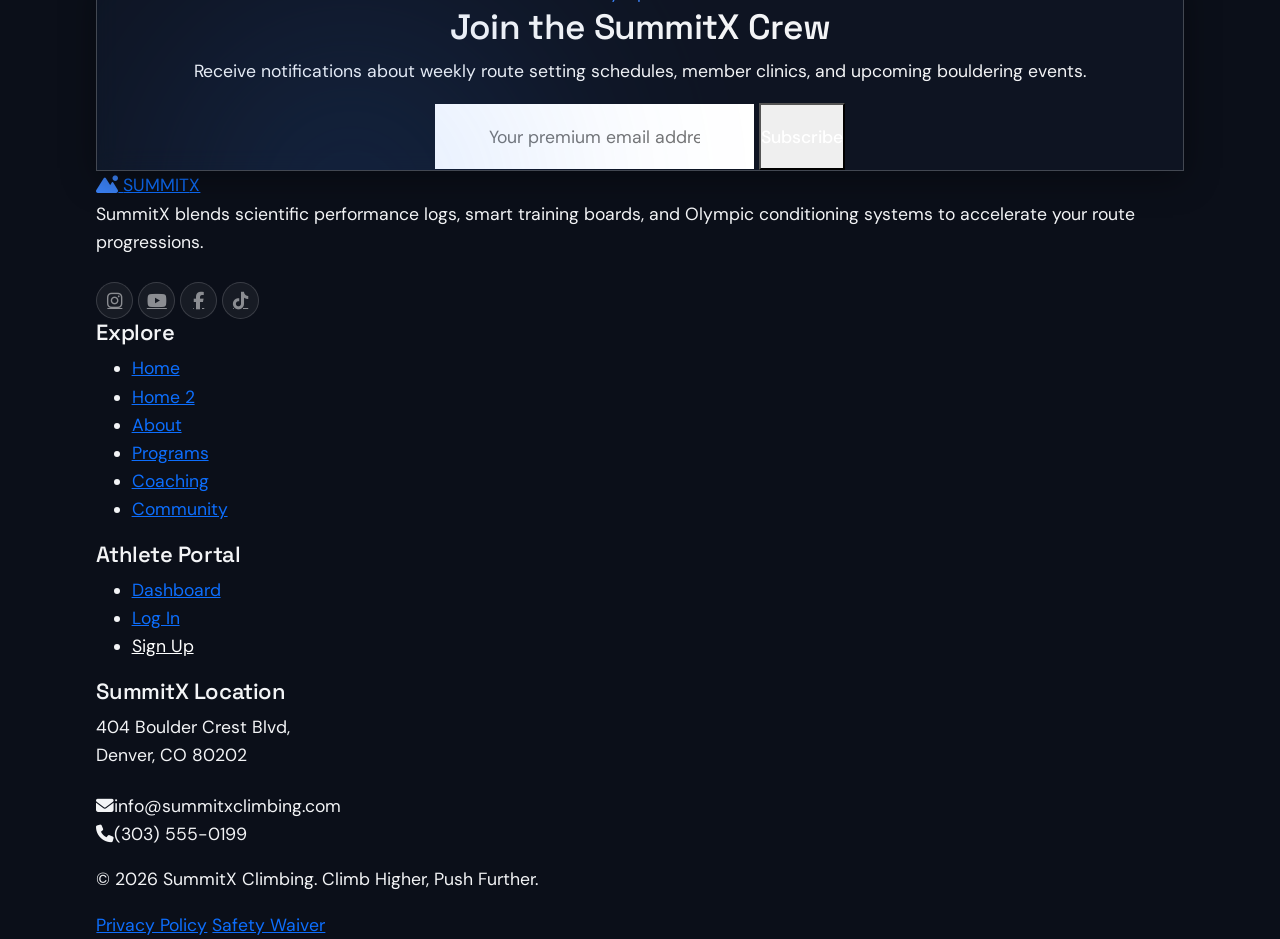
==== commit 3c4a538d: "contact" ====
--- a/index.html
+++ b/index.html
@@ -122,7 +122,7 @@
   </div>
 
   <!-- Hero Section -->
-  <section class="relative min-h-screen lg:min-h-0 flex items-center pt-24 lg:pt-0 lg:py-20 xl:py-28 overflow-hidden">
+  <section class="relative min-h-screen lg:min-h-0 flex items-center pt-24 lg:pt-28 lg:pb-20 xl:pt-36 xl:pb-28 overflow-hidden">
     <!-- Gradient Orbs -->
     <div class="bg-gradient-orb orb-primary"></div>
     <div class="bg-gradient-orb orb-secondary"></div>
@@ -305,104 +305,288 @@
     </div>
   </section>
 
-  <!-- 3. Climbing Journey (Interactive Timeline) -->
-  <section class="py-24 bg-[#0B0F19] relative">
-    <div class="container max-w-7xl mx-auto px-4">
+  <!-- 3. Climbing Journey (Interactive Timeline Redesigned) -->
+  <section class="py-24 bg-[#0B0F19] relative overflow-hidden">
+    <!-- Subtle Background Glows -->
+    <div class="absolute top-1/2 left-1/2 -translate-x-1/2 -translate-y-1/2 w-[600px] h-[600px] bg-gradient-to-tr from-[#3B82F6]/10 to-[#22D3EE]/10 rounded-full blur-[150px] pointer-events-none"></div>
+
+    <div class="container max-w-7xl mx-auto px-4 relative z-10">
       <div class="text-center space-y-3 mb-16" data-aos="fade-up">
         <span class="text-xs uppercase tracking-widest text-[#22D3EE] font-heading">Progression Guide</span>
         <h2 class="text-3xl md:text-4xl font-heading">Your Climbing Journey</h2>
-        <p class="text-[#9CA3AF] max-w-xl mx-auto">Map your ascension journey from day one through our structured grade
-          levels and coach-designed checkpoints.</p>
-      </div>
-
-      <!-- Timeline Wrapper -->
-      <div class="relative flex flex-col items-center">
-        <!-- Connecting Line -->
-        <div
-          class="absolute left-4 md:left-1/2 -translate-x-1/2 w-[2px] h-full bg-gradient-to-b from-[#3B82F6] to-gray-800">
-        </div>
-
-        <!-- Node 1 -->
-        <div class="relative w-full grid grid-cols-1 md:grid-cols-2 items-center mb-16" data-aos="fade-right">
-          <div class="pl-8 md:pl-0 md:text-right md:pr-12 space-y-2">
-            <span class="px-3 py-1 rounded-full bg-[#3B82F6]/20 text-[#3B82F6] text-xs font-heading">Step 1</span>
-            <h3 class="text-xl font-heading">Beginner (V0 - V2)</h3>
-            <p class="text-sm text-[#D1D5DB] md:ml-auto max-w-md">Learn basic footwork, hand holds (jugs, crimps), and
-              essential safety procedures using auto-belays.</p>
-          </div>
-          <div class="hidden md:flex justify-start pl-12">
-            <span
-              class="w-6 h-6 rounded-full bg-[#3B82F6] border-4 border-[#0B0F19] z-10 shadow-lg shadow-[#3B82F6]/50"></span>
-          </div>
-          <!-- Mobile Dot -->
-          <span class="absolute left-4 -translate-x-1/2 w-4 h-4 rounded-full bg-[#3B82F6] border-2 border-[#0B0F19] z-10 md:hidden"></span>
-        </div>
-
-        <!-- Node 2 -->
-        <div class="relative w-full grid grid-cols-1 md:grid-cols-2 items-center mb-16" data-aos="fade-left">
-          <div class="hidden md:flex justify-end pr-12">
-            <span
-              class="w-6 h-6 rounded-full bg-[#3B82F6] border-4 border-[#0B0F19] z-10 shadow-lg shadow-[#3B82F6]/50"></span>
-          </div>
-          <div class="pl-8 md:pl-12 space-y-2">
-            <span class="px-3 py-1 rounded-full bg-[#3B82F6]/20 text-[#3B82F6] text-xs font-heading">Step 2</span>
-            <h3 class="text-xl font-heading">Intermediate (V3 - V5)</h3>
-            <p class="text-sm text-[#D1D5DB] max-w-md">Master dynamic movements, drop-knees, route-reading tactics, and
-              initiate standard lead-climbing safety checks.</p>
-          </div>
-          <!-- Mobile Dot -->
-          <span class="absolute left-4 -translate-x-1/2 w-4 h-4 rounded-full bg-[#3B82F6] border-2 border-[#0B0F19] z-10 md:hidden"></span>
-        </div>
-
-        <!-- Node 3 -->
-        <div class="relative w-full grid grid-cols-1 md:grid-cols-2 items-center mb-16" data-aos="fade-right">
-          <div class="pl-8 md:pl-0 md:text-right md:pr-12 space-y-2">
-            <span class="px-3 py-1 rounded-full bg-[#3B82F6]/20 text-[#3B82F6] text-xs font-heading">Step 3</span>
-            <h3 class="text-xl font-heading">Advanced (V6 - V8)</h3>
-            <p class="text-sm text-[#D1D5DB] md:ml-auto max-w-md">Train climbing-specific core tension, contact strength
-              on micro-crimps, and complex dynamic beta configurations.</p>
-          </div>
-          <div class="hidden md:flex justify-start pl-12">
-            <span
-              class="w-6 h-6 rounded-full bg-[#3B82F6] border-4 border-[#0B0F19] z-10 shadow-lg shadow-[#3B82F6]/50"></span>
-          </div>
-          <!-- Mobile Dot -->
-          <span class="absolute left-4 -translate-x-1/2 w-4 h-4 rounded-full bg-[#3B82F6] border-2 border-[#0B0F19] z-10 md:hidden"></span>
-        </div>
-
-        <!-- Node 4 -->
-        <div class="relative w-full grid grid-cols-1 md:grid-cols-2 items-center mb-16" data-aos="fade-left">
-          <div class="hidden md:flex justify-end pr-12">
-            <span
-              class="w-6 h-6 rounded-full bg-[#3B82F6] border-4 border-[#0B0F19] z-10 shadow-lg shadow-[#3B82F6]/50"></span>
-          </div>
-          <div class="pl-8 md:pl-12 space-y-2">
-            <span class="px-3 py-1 rounded-full bg-[#3B82F6]/20 text-[#3B82F6] text-xs font-heading">Step 4</span>
-            <h3 class="text-xl font-heading">Competition Athlete</h3>
-            <p class="text-sm text-[#D1D5DB] max-w-md">Develop lightning-fast route adaptations, high-intensity
-              endurance blocks, and psychological comp prep routines.</p>
-          </div>
-          <!-- Mobile Dot -->
-          <span class="absolute left-4 -translate-x-1/2 w-4 h-4 rounded-full bg-[#3B82F6] border-2 border-[#0B0F19] z-10 md:hidden"></span>
-        </div>
-
-        <!-- Node 5 -->
-        <div class="relative w-full grid grid-cols-1 md:grid-cols-2 items-center" data-aos="fade-up">
-          <div class="pl-8 md:pl-0 md:text-right md:pr-12 space-y-2">
-            <span class="px-3 py-1 rounded-full bg-[#3B82F6]/20 text-[#3B82F6] text-xs font-heading">Step 5</span>
-            <h3 class="text-xl font-heading">Elite Level (V10+)</h3>
-            <p class="text-sm text-[#D1D5DB] md:ml-auto max-w-md">Push limits on custom overhung boards, log competitive
-              results nationally, and participate in pro-level setting workshops.</p>
-          </div>
-          <div class="hidden md:flex justify-start pl-12">
-            <span
-              class="w-6 h-6 rounded-full bg-[#3B82F6] border-4 border-[#0B0F19] z-10 shadow-lg shadow-[#3B82F6]/50"></span>
-          </div>
-          <!-- Mobile Dot -->
-          <span class="absolute left-4 -translate-x-1/2 w-4 h-4 rounded-full bg-[#3B82F6] border-2 border-[#0B0F19] z-10 md:hidden"></span>
-        </div>
-      </div>
-    </div>
+        <p class="text-[#9CA3AF] max-w-xl mx-auto">Map your ascension journey from day one through our structured grade levels and coach-designed checkpoints.</p>
+      </div>
+
+      <!-- Interactive Progress Navigation Bar -->
+      <div class="max-w-4xl mx-auto mb-16 relative px-4" data-aos="fade-up">
+        <div class="relative flex items-center justify-between">
+          <!-- Background progress track line -->
+          <div class="absolute left-0 right-0 top-1/2 -translate-y-1/2 h-[4px] bg-gray-800 rounded-full z-0">
+            <!-- Active progress bar -->
+            <div id="active-progress-line" class="h-full bg-gradient-to-r from-[#3B82F6] to-[#22D3EE] rounded-full transition-all duration-500" style="width: 0%;"></div>
+          </div>
+
+          <!-- Step Buttons -->
+          <button onclick="selectProgressionStep(1)" class="progression-step-btn w-12 h-12 rounded-full bg-[#111827] border-2 border-gray-700 hover:border-[#22D3EE] flex items-center justify-center font-heading text-sm text-[#9CA3AF] active" id="prog-btn-1">
+            <span class="absolute -bottom-8 left-1/2 -translate-x-1/2 whitespace-nowrap text-[10px] uppercase tracking-wider font-medium hidden md:block">Beginner</span>
+            1
+          </button>
+          <button onclick="selectProgressionStep(2)" class="progression-step-btn w-12 h-12 rounded-full bg-[#111827] border-2 border-gray-700 hover:border-[#22D3EE] flex items-center justify-center font-heading text-sm text-[#9CA3AF]" id="prog-btn-2">
+            <span class="absolute -bottom-8 left-1/2 -translate-x-1/2 whitespace-nowrap text-[10px] uppercase tracking-wider font-medium hidden md:block">Intermediate</span>
+            2
+          </button>
+          <button onclick="selectProgressionStep(3)" class="progression-step-btn w-12 h-12 rounded-full bg-[#111827] border-2 border-gray-700 hover:border-[#22D3EE] flex items-center justify-center font-heading text-sm text-[#9CA3AF]" id="prog-btn-3">
+            <span class="absolute -bottom-8 left-1/2 -translate-x-1/2 whitespace-nowrap text-[10px] uppercase tracking-wider font-medium hidden md:block">Advanced</span>
+            3
+          </button>
+          <button onclick="selectProgressionStep(4)" class="progression-step-btn w-12 h-12 rounded-full bg-[#111827] border-2 border-gray-700 hover:border-[#22D3EE] flex items-center justify-center font-heading text-sm text-[#9CA3AF]" id="prog-btn-4">
+            <span class="absolute -bottom-8 left-1/2 -translate-x-1/2 whitespace-nowrap text-[10px] uppercase tracking-wider font-medium hidden md:block">Athlete</span>
+            4
+          </button>
+          <button onclick="selectProgressionStep(5)" class="progression-step-btn w-12 h-12 rounded-full bg-[#111827] border-2 border-gray-700 hover:border-[#22D3EE] flex items-center justify-center font-heading text-sm text-[#9CA3AF]" id="prog-btn-5">
+            <span class="absolute -bottom-8 left-1/2 -translate-x-1/2 whitespace-nowrap text-[10px] uppercase tracking-wider font-medium hidden md:block">Elite</span>
+            5
+          </button>
+        </div>
+      </div>
+
+      <!-- Main Step Detail Showcase Cards -->
+      <div class="max-w-4xl mx-auto mt-20" data-aos="fade-up" data-aos-delay="200">
+        <!-- Card 1: Beginner -->
+        <div id="prog-card-1" class="progression-detail-card glass-panel p-8 rounded-3xl grid md:grid-cols-12 gap-8 items-center">
+          <div class="md:col-span-7 space-y-4">
+            <div class="flex items-center gap-3">
+              <span class="px-3 py-1 rounded-full bg-[#3B82F6]/20 text-[#3B82F6] text-xs font-heading">Step 1</span>
+              <span class="px-3 py-1 rounded-full bg-emerald-500/10 text-emerald-400 text-xs font-medium">V0 - V2</span>
+            </div>
+            <h3 class="text-2xl md:text-3xl font-heading text-[#F3F4F6]">Beginner</h3>
+            <p class="text-[#D1D5DB] text-sm leading-relaxed">
+              Learn basic footwork, hand holds (jugs, crimps), and essential safety procedures using auto-belays. This step focuses on establishing body balance and orientation on the wall.
+            </p>
+            <div class="space-y-2 pt-2">
+              <h4 class="text-xs uppercase tracking-widest text-[#22D3EE] font-heading">Key Focus Checklist</h4>
+              <div class="grid grid-cols-1 sm:grid-cols-2 gap-2 text-xs text-[#9CA3AF]">
+                <div class="flex items-center gap-2"><i class="fa-solid fa-circle-check text-emerald-400"></i> Basic footwork placement</div>
+                <div class="flex items-center gap-2"><i class="fa-solid fa-circle-check text-emerald-400"></i> Auto-belay certified</div>
+                <div class="flex items-center gap-2"><i class="fa-solid fa-circle-check text-emerald-400"></i> Identifying hold types</div>
+                <div class="flex items-center gap-2"><i class="fa-solid fa-circle-check text-emerald-400"></i> Safety and falling technique</div>
+              </div>
+            </div>
+          </div>
+          <div class="md:col-span-5 space-y-4 bg-[#0B0F19]/50 p-6 rounded-2xl border border-gray-800">
+            <h4 class="text-xs uppercase tracking-widest text-[#F3F4F6] font-heading">Target Skill Metrics</h4>
+            <div class="space-y-3">
+              <div>
+                <div class="flex justify-between text-[11px] text-[#9CA3AF] mb-1"><span>Finger Strength</span><span>30%</span></div>
+                <div class="w-full bg-gray-850 h-1.5 rounded-full overflow-hidden"><div class="bg-[#3B82F6] h-full rounded-full" style="width: 30%"></div></div>
+              </div>
+              <div>
+                <div class="flex justify-between text-[11px] text-[#9CA3AF] mb-1"><span>Core Tension / Balance</span><span>60%</span></div>
+                <div class="w-full bg-gray-850 h-1.5 rounded-full overflow-hidden"><div class="bg-[#3B82F6] h-full rounded-full" style="width: 60%"></div></div>
+              </div>
+              <div>
+                <div class="flex justify-between text-[11px] text-[#9CA3AF] mb-1"><span>Endurance</span><span>40%</span></div>
+                <div class="w-full bg-gray-850 h-1.5 rounded-full overflow-hidden"><div class="bg-[#3B82F6] h-full rounded-full" style="width: 40%"></div></div>
+              </div>
+            </div>
+            <a href="register.html" class="block text-center py-2.5 rounded-xl bg-[#3B82F6]/20 hover:bg-[#3B82F6] text-[#3B82F6] hover:text-white transition-all text-xs font-medium uppercase tracking-wider mt-4">Start Training</a>
+          </div>
+        </div>
+
+        <!-- Card 2: Intermediate -->
+        <div id="prog-card-2" class="progression-detail-card glass-panel p-8 rounded-3xl grid md:grid-cols-12 gap-8 items-center hidden">
+          <div class="md:col-span-7 space-y-4">
+            <div class="flex items-center gap-3">
+              <span class="px-3 py-1 rounded-full bg-[#3B82F6]/20 text-[#3B82F6] text-xs font-heading">Step 2</span>
+              <span class="px-3 py-1 rounded-full bg-emerald-500/10 text-emerald-400 text-xs font-medium">V3 - V5</span>
+            </div>
+            <h3 class="text-2xl md:text-3xl font-heading text-[#F3F4F6]">Intermediate</h3>
+            <p class="text-[#D1D5DB] text-sm leading-relaxed">
+              Master dynamic movements, drop-knees, route-reading tactics, and initiate standard lead-climbing safety checks. Start focusing on more complex pathing.
+            </p>
+            <div class="space-y-2 pt-2">
+              <h4 class="text-xs uppercase tracking-widest text-[#22D3EE] font-heading">Key Focus Checklist</h4>
+              <div class="grid grid-cols-1 sm:grid-cols-2 gap-2 text-xs text-[#9CA3AF]">
+                <div class="flex items-center gap-2"><i class="fa-solid fa-circle-check text-emerald-400"></i> Drop-knees & flags</div>
+                <div class="flex items-center gap-2"><i class="fa-solid fa-circle-check text-emerald-400"></i> Dynamic movements</div>
+                <div class="flex items-center gap-2"><i class="fa-solid fa-circle-check text-emerald-400"></i> Lead-climbing checks</div>
+                <div class="flex items-center gap-2"><i class="fa-solid fa-circle-check text-emerald-400"></i> Beta reading / route planning</div>
+              </div>
+            </div>
+          </div>
+          <div class="md:col-span-5 space-y-4 bg-[#0B0F19]/50 p-6 rounded-2xl border border-gray-800">
+            <h4 class="text-xs uppercase tracking-widest text-[#F3F4F6] font-heading">Target Skill Metrics</h4>
+            <div class="space-y-3">
+              <div>
+                <div class="flex justify-between text-[11px] text-[#9CA3AF] mb-1"><span>Finger Strength</span><span>55%</span></div>
+                <div class="w-full bg-gray-850 h-1.5 rounded-full overflow-hidden"><div class="bg-[#3B82F6] h-full rounded-full" style="width: 55%"></div></div>
+              </div>
+              <div>
+                <div class="flex justify-between text-[11px] text-[#9CA3AF] mb-1"><span>Core Tension / Balance</span><span>70%</span></div>
+                <div class="w-full bg-gray-850 h-1.5 rounded-full overflow-hidden"><div class="bg-[#3B82F6] h-full rounded-full" style="width: 70%"></div></div>
+              </div>
+              <div>
+                <div class="flex justify-between text-[11px] text-[#9CA3AF] mb-1"><span>Endurance</span><span>60%</span></div>
+                <div class="w-full bg-gray-850 h-1.5 rounded-full overflow-hidden"><div class="bg-[#3B82F6] h-full rounded-full" style="width: 60%"></div></div>
+              </div>
+            </div>
+            <a href="register.html" class="block text-center py-2.5 rounded-xl bg-[#3B82F6]/20 hover:bg-[#3B82F6] text-[#3B82F6] hover:text-white transition-all text-xs font-medium uppercase tracking-wider mt-4">Start Training</a>
+          </div>
+        </div>
+
+        <!-- Card 3: Advanced -->
+        <div id="prog-card-3" class="progression-detail-card glass-panel p-8 rounded-3xl grid md:grid-cols-12 gap-8 items-center hidden">
+          <div class="md:col-span-7 space-y-4">
+            <div class="flex items-center gap-3">
+              <span class="px-3 py-1 rounded-full bg-[#3B82F6]/20 text-[#3B82F6] text-xs font-heading">Step 3</span>
+              <span class="px-3 py-1 rounded-full bg-emerald-500/10 text-emerald-400 text-xs font-medium">V6 - V8</span>
+            </div>
+            <h3 class="text-2xl md:text-3xl font-heading text-[#F3F4F6]">Advanced</h3>
+            <p class="text-[#D1D5DB] text-sm leading-relaxed">
+              Train climbing-specific core tension, contact strength on micro-crimps, and complex dynamic beta configurations. You'll work with coaches on targeted fingerboard training.
+            </p>
+            <div class="space-y-2 pt-2">
+              <h4 class="text-xs uppercase tracking-widest text-[#22D3EE] font-heading">Key Focus Checklist</h4>
+              <div class="grid grid-cols-1 sm:grid-cols-2 gap-2 text-xs text-[#9CA3AF]">
+                <div class="flex items-center gap-2"><i class="fa-solid fa-circle-check text-emerald-400"></i> Micro-crimp contact strength</div>
+                <div class="flex items-center gap-2"><i class="fa-solid fa-circle-check text-emerald-400"></i> Board climbing mastery</div>
+                <div class="flex items-center gap-2"><i class="fa-solid fa-circle-check text-emerald-400"></i> Fingerboard hanging sessions</div>
+                <div class="flex items-center gap-2"><i class="fa-solid fa-circle-check text-emerald-400"></i> Complex dynamic beta</div>
+              </div>
+            </div>
+          </div>
+          <div class="md:col-span-5 space-y-4 bg-[#0B0F19]/50 p-6 rounded-2xl border border-gray-800">
+            <h4 class="text-xs uppercase tracking-widest text-[#F3F4F6] font-heading">Target Skill Metrics</h4>
+            <div class="space-y-3">
+              <div>
+                <div class="flex justify-between text-[11px] text-[#9CA3AF] mb-1"><span>Finger Strength</span><span>75%</span></div>
+                <div class="w-full bg-gray-850 h-1.5 rounded-full overflow-hidden"><div class="bg-[#3B82F6] h-full rounded-full" style="width: 75%"></div></div>
+              </div>
+              <div>
+                <div class="flex justify-between text-[11px] text-[#9CA3AF] mb-1"><span>Core Tension / Balance</span><span>80%</span></div>
+                <div class="w-full bg-gray-850 h-1.5 rounded-full overflow-hidden"><div class="bg-[#3B82F6] h-full rounded-full" style="width: 80%"></div></div>
+              </div>
+              <div>
+                <div class="flex justify-between text-[11px] text-[#9CA3AF] mb-1"><span>Endurance</span><span>75%</span></div>
+                <div class="w-full bg-gray-850 h-1.5 rounded-full overflow-hidden"><div class="bg-[#3B82F6] h-full rounded-full" style="width: 75%"></div></div>
+              </div>
+            </div>
+            <a href="register.html" class="block text-center py-2.5 rounded-xl bg-[#3B82F6]/20 hover:bg-[#3B82F6] text-[#3B82F6] hover:text-white transition-all text-xs font-medium uppercase tracking-wider mt-4">Start Training</a>
+          </div>
+        </div>
+
+        <!-- Card 4: Competition Athlete -->
+        <div id="prog-card-4" class="progression-detail-card glass-panel p-8 rounded-3xl grid md:grid-cols-12 gap-8 items-center hidden">
+          <div class="md:col-span-7 space-y-4">
+            <div class="flex items-center gap-3">
+              <span class="px-3 py-1 rounded-full bg-[#3B82F6]/20 text-[#3B82F6] text-xs font-heading">Step 4</span>
+              <span class="px-3 py-1 rounded-full bg-emerald-500/10 text-emerald-400 text-xs font-medium">V8 - V10</span>
+            </div>
+            <h3 class="text-2xl md:text-3xl font-heading text-[#F3F4F6]">Competition Athlete</h3>
+            <p class="text-[#D1D5DB] text-sm leading-relaxed">
+              Develop lightning-fast route adaptations, high-intensity endurance blocks, and psychological competition preparation routines under simulated tournament pressure.
+            </p>
+            <div class="space-y-2 pt-2">
+              <h4 class="text-xs uppercase tracking-widest text-[#22D3EE] font-heading">Key Focus Checklist</h4>
+              <div class="grid grid-cols-1 sm:grid-cols-2 gap-2 text-xs text-[#9CA3AF]">
+                <div class="flex items-center gap-2"><i class="fa-solid fa-circle-check text-emerald-400"></i> Fast route adaptation</div>
+                <div class="flex items-center gap-2"><i class="fa-solid fa-circle-check text-emerald-400"></i> Comp-style slab coordinates</div>
+                <div class="flex items-center gap-2"><i class="fa-solid fa-circle-check text-emerald-400"></i> High-intensity lead endurance</div>
+                <div class="flex items-center gap-2"><i class="fa-solid fa-circle-check text-emerald-400"></i> Psychological pressure prep</div>
+              </div>
+            </div>
+          </div>
+          <div class="md:col-span-5 space-y-4 bg-[#0B0F19]/50 p-6 rounded-2xl border border-gray-800">
+            <h4 class="text-xs uppercase tracking-widest text-[#F3F4F6] font-heading">Target Skill Metrics</h4>
+            <div class="space-y-3">
+              <div>
+                <div class="flex justify-between text-[11px] text-[#9CA3AF] mb-1"><span>Finger Strength</span><span>85%</span></div>
+                <div class="w-full bg-gray-850 h-1.5 rounded-full overflow-hidden"><div class="bg-[#3B82F6] h-full rounded-full" style="width: 85%"></div></div>
+              </div>
+              <div>
+                <div class="flex justify-between text-[11px] text-[#9CA3AF] mb-1"><span>Core Tension / Balance</span><span>90%</span></div>
+                <div class="w-full bg-gray-850 h-1.5 rounded-full overflow-hidden"><div class="bg-[#3B82F6] h-full rounded-full" style="width: 90%"></div></div>
+              </div>
+              <div>
+                <div class="flex justify-between text-[11px] text-[#9CA3AF] mb-1"><span>Endurance</span><span>85%</span></div>
+                <div class="w-full bg-gray-850 h-1.5 rounded-full overflow-hidden"><div class="bg-[#3B82F6] h-full rounded-full" style="width: 85%"></div></div>
+              </div>
+            </div>
+            <a href="register.html" class="block text-center py-2.5 rounded-xl bg-[#3B82F6]/20 hover:bg-[#3B82F6] text-[#3B82F6] hover:text-white transition-all text-xs font-medium uppercase tracking-wider mt-4">Start Training</a>
+          </div>
+        </div>
+
+        <!-- Card 5: Elite Level -->
+        <div id="prog-card-5" class="progression-detail-card glass-panel p-8 rounded-3xl grid md:grid-cols-12 gap-8 items-center hidden">
+          <div class="md:col-span-7 space-y-4">
+            <div class="flex items-center gap-3">
+              <span class="px-3 py-1 rounded-full bg-[#3B82F6]/20 text-[#3B82F6] text-xs font-heading">Step 5</span>
+              <span class="px-3 py-1 rounded-full bg-emerald-500/10 text-emerald-400 text-xs font-medium">V10+</span>
+            </div>
+            <h3 class="text-2xl md:text-3xl font-heading text-[#F3F4F6]">Elite Level</h3>
+            <p class="text-[#D1D5DB] text-sm leading-relaxed">
+              Push limits on custom overhung boards, log competitive results nationally, and participate in pro-level setting workshops with international setting crews.
+            </p>
+            <div class="space-y-2 pt-2">
+              <h4 class="text-xs uppercase tracking-widest text-[#22D3EE] font-heading">Key Focus Checklist</h4>
+              <div class="grid grid-cols-1 sm:grid-cols-2 gap-2 text-xs text-[#9CA3AF]">
+                <div class="flex items-center gap-2"><i class="fa-solid fa-circle-check text-emerald-400"></i> Overhung board mastery</div>
+                <div class="flex items-center gap-2"><i class="fa-solid fa-circle-check text-emerald-400"></i> National competitive logging</div>
+                <div class="flex items-center gap-2"><i class="fa-solid fa-circle-check text-emerald-400"></i> Pro-level setting workshops</div>
+                <div class="flex items-center gap-2"><i class="fa-solid fa-circle-check text-emerald-400"></i> High-risk dynamics</div>
+              </div>
+            </div>
+          </div>
+          <div class="md:col-span-5 space-y-4 bg-[#0B0F19]/50 p-6 rounded-2xl border border-gray-800">
+            <h4 class="text-xs uppercase tracking-widest text-[#F3F4F6] font-heading">Target Skill Metrics</h4>
+            <div class="space-y-3">
+              <div>
+                <div class="flex justify-between text-[11px] text-[#9CA3AF] mb-1"><span>Finger Strength</span><span>98%</span></div>
+                <div class="w-full bg-gray-850 h-1.5 rounded-full overflow-hidden"><div class="bg-[#3B82F6] h-full rounded-full" style="width: 98%"></div></div>
+              </div>
+              <div>
+                <div class="flex justify-between text-[11px] text-[#9CA3AF] mb-1"><span>Core Tension / Balance</span><span>98%</span></div>
+                <div class="w-full bg-gray-850 h-1.5 rounded-full overflow-hidden"><div class="bg-[#3B82F6] h-full rounded-full" style="width: 98%"></div></div>
+              </div>
+              <div>
+                <div class="flex justify-between text-[11px] text-[#9CA3AF] mb-1"><span>Endurance</span><span>95%</span></div>
+                <div class="w-full bg-gray-850 h-1.5 rounded-full overflow-hidden"><div class="bg-[#3B82F6] h-full rounded-full" style="width: 95%"></div></div>
+              </div>
+            </div>
+            <a href="register.html" class="block text-center py-2.5 rounded-xl bg-[#3B82F6]/20 hover:bg-[#3B82F6] text-[#3B82F6] hover:text-white transition-all text-xs font-medium uppercase tracking-wider mt-4">Start Training</a>
+          </div>
+        </div>
+      </div>
+    </div>
+
+    <!-- JS for Interactive tab controls -->
+    <script>
+      function selectProgressionStep(stepNum) {
+        // Update active class on buttons
+        document.querySelectorAll('.progression-step-btn').forEach(btn => {
+          btn.classList.remove('active');
+        });
+        document.getElementById('prog-btn-' + stepNum).classList.add('active');
+
+        // Update active progress bar width
+        // 0% for Step 1, 25% for Step 2, 50% for Step 3, 75% for Step 4, 100% for Step 5
+        const pct = (stepNum - 1) * 25;
+        document.getElementById('active-progress-line').style.width = pct + '%';
+
+        // Toggle card visibility with transition
+        document.querySelectorAll('.progression-detail-card').forEach(card => {
+          card.classList.add('hidden');
+        });
+        
+        const activeCard = document.getElementById('prog-card-' + stepNum);
+        activeCard.classList.remove('hidden');
+      }
+      
+      // Initialize state on page load
+      document.addEventListener('DOMContentLoaded', () => {
+        selectProgressionStep(1);
+      });
+    </script>
   </section>
 
   <!-- 5. Coaching Programs -->
@@ -546,15 +730,19 @@
 
   <!-- 7. Testimonials (Bootstrap Carousel inside Glass Panel) -->
   <section class="py-24 bg-[#0B0F19]">
-    <div class="container max-w-3xl mx-auto px-4 text-center">
-      <span class="text-xs uppercase tracking-widest text-[#22D3EE] font-heading mb-3 block">Member Stories</span>
+    <div class="container max-w-4xl mx-auto px-4">
+      <div class="text-center space-y-3 mb-16" data-aos="fade-up">
+        <span class="text-xs uppercase tracking-widest text-[#22D3EE] font-heading">Member Stories</span>
+        <h2 class="text-3xl md:text-4xl font-heading text-[#F3F4F6]">Real Climbers, Real Breakthroughs</h2>
+        <p class="text-[#9CA3AF] max-w-xl mx-auto">Hear how members of the SummitX community overcame training plateaus, mastered lead climbing, and pushed their limits.</p>
+      </div>
 
       <!-- Bootstrap Carousel Glass Box -->
-      <div id="testimonialCarousel" class="carousel slide glass-panel p-8 md:p-12 rounded-3xl" data-bs-ride="carousel"
+      <div id="testimonialCarousel" class="carousel slide glass-panel p-8 md:p-12 rounded-3xl max-w-3xl mx-auto" data-bs-ride="carousel"
         data-aos="zoom-in">
         <div class="carousel-inner">
           <div class="carousel-item active">
-            <p class="text-lg md:text-xl text-[#D1D5DB] font-light italic">
+            <p class="text-lg md:text-xl text-[#D1D5DB] font-light italic text-center">
               "SummitX completely transformed how I approach training. The route logs on the member dashboard let me
               trace grade improvements and master my technique plateaus."
             </p>
@@ -564,7 +752,7 @@
             </div>
           </div>
           <div class="carousel-item">
-            <p class="text-lg md:text-xl text-[#D1D5DB] font-light italic">
+            <p class="text-lg md:text-xl text-[#D1D5DB] font-light italic text-center">
               "The coaching team here is outstanding. From customized fingerboard templates to video-based feedback,
               they helped me secure my first V10 redpoint."
             </p>
@@ -580,6 +768,47 @@
         <button class="carousel-control-next" type="button" data-bs-target="#testimonialCarousel" data-bs-slide="next">
           <i class="fa-solid fa-chevron-right text-xl text-gray-500 hover:text-white"></i>
         </button>
+      </div>
+
+      <!-- Relevant Endless Scrolling Marquee below it -->
+      <div class="relative w-full mt-16 py-6 bg-[#111827]/30 border-y border-gray-800/60 overflow-hidden" data-aos="fade-up">
+        <div class="w-full flex items-center relative">
+          <div class="animate-marquee gap-12 items-center flex">
+            <!-- Marquee items -->
+            <span class="text-xs tracking-wider text-[#22D3EE] font-medium bg-[#3B82F6]/10 px-4 py-2 rounded-full whitespace-nowrap flex items-center gap-2">
+              <i class="fa-solid fa-trophy text-amber-500"></i> Marc Chen: "Broke my V8 plateau!"
+            </span>
+            <span class="text-xs tracking-wider text-[#F3F4F6] font-medium bg-white/5 px-4 py-2 rounded-full whitespace-nowrap flex items-center gap-2">
+              <i class="fa-solid fa-circle-check text-emerald-400"></i> Elena Rostova: "Custom fingerboard plan is elite."
+            </span>
+            <span class="text-xs tracking-wider text-[#22D3EE] font-medium bg-[#3B82F6]/10 px-4 py-2 rounded-full whitespace-nowrap flex items-center gap-2">
+              <i class="fa-solid fa-heart text-red-500"></i> Sarah L.: "Friendly route setting workshops!"
+            </span>
+            <span class="text-xs tracking-wider text-[#F3F4F6] font-medium bg-white/5 px-4 py-2 rounded-full whitespace-nowrap flex items-center gap-2">
+              <i class="fa-solid fa-star text-amber-400"></i> Jason M.: "Cleanest gym and modern training area."
+            </span>
+            <span class="text-xs tracking-wider text-[#22D3EE] font-medium bg-[#3B82F6]/10 px-4 py-2 rounded-full whitespace-nowrap flex items-center gap-2">
+              <i class="fa-solid fa-shield-halved text-blue-400"></i> Dave K.: "Lead climbing course was outstanding."
+            </span>
+
+            <!-- Duplicated for loop seamlessness -->
+            <span class="text-xs tracking-wider text-[#22D3EE] font-medium bg-[#3B82F6]/10 px-4 py-2 rounded-full whitespace-nowrap flex items-center gap-2">
+              <i class="fa-solid fa-trophy text-amber-500"></i> Marc Chen: "Broke my V8 plateau!"
+            </span>
+            <span class="text-xs tracking-wider text-[#F3F4F6] font-medium bg-white/5 px-4 py-2 rounded-full whitespace-nowrap flex items-center gap-2">
+              <i class="fa-solid fa-circle-check text-emerald-400"></i> Elena Rostova: "Custom fingerboard plan is elite."
+            </span>
+            <span class="text-xs tracking-wider text-[#22D3EE] font-medium bg-[#3B82F6]/10 px-4 py-2 rounded-full whitespace-nowrap flex items-center gap-2">
+              <i class="fa-solid fa-heart text-red-500"></i> Sarah L.: "Friendly route setting workshops!"
+            </span>
+            <span class="text-xs tracking-wider text-[#F3F4F6] font-medium bg-white/5 px-4 py-2 rounded-full whitespace-nowrap flex items-center gap-2">
+              <i class="fa-solid fa-star text-amber-400"></i> Jason M.: "Cleanest gym and modern training area."
+            </span>
+            <span class="text-xs tracking-wider text-[#22D3EE] font-medium bg-[#3B82F6]/10 px-4 py-2 rounded-full whitespace-nowrap flex items-center gap-2">
+              <i class="fa-solid fa-shield-halved text-blue-400"></i> Dave K.: "Lead climbing course was outstanding."
+            </span>
+          </div>
+        </div>
       </div>
     </div>
   </section>
--- a/css/custom.css
+++ b/css/custom.css
@@ -5,9 +5,9 @@
   --bg-color: #0B0F19;
   --card-bg: rgba(17, 24, 39, 0.7);
   --card-bg-solid: #111827;
-  --card-border: rgba(255, 255, 255, 0.08);
+  --card-border: rgba(255, 255, 255, 0.22);
   --primary: #3B82F6;
-  --secondary: #22D3EE;
+  --secondary: #3B82F6; /* Enforce primary blue consistently */
   --accent: #F59E0B;
   --text-primary: #F3F4F6;
   --text-secondary: #D1D5DB;
@@ -19,16 +19,47 @@
 
 /* Light Mode Overrides */
 [data-theme="light"] {
-  --bg-color: #F9FAFB;
-  --card-bg: rgba(243, 244, 246, 0.7);
+  --bg-color: #F8FAFC;
+  --card-bg: rgba(255, 255, 255, 0.55);
   --card-bg-solid: #FFFFFF;
-  --card-border: rgba(0, 0, 0, 0.08);
+  --card-border: rgba(0, 0, 0, 0.05);
   --primary: #2563EB;
-  --secondary: #0891B2;
+  --secondary: #2563EB; /* Enforce primary blue consistently */
   --accent: #D97706;
   --text-primary: #111827;
   --text-secondary: #374151;
   --text-muted: #6B7280;
+}
+
+/* Force color consistency for hardcoded Tailwind cyan (#22D3EE) classes */
+.text-\[\#22D3EE\],
+.hover\:text-\[\#22D3EE\]:hover,
+[data-theme="light"] .text-\[\#22D3EE\],
+[data-theme="light"] .hover\:text-\[\#22D3EE\]:hover {
+  color: var(--primary) !important;
+}
+.border-\[\#22D3EE\],
+[data-theme="light"] .border-\[\#22D3EE\] {
+  border-color: var(--primary) !important;
+}
+
+/* Dark Mode visibility overrides for containers and input fields */
+html[data-theme="dark"] .border-gray-800,
+html[data-theme="dark"] .border-gray-900,
+html[data-theme="dark"] .border-gray-850,
+:root:not([data-theme="light"]) .border-gray-800,
+:root:not([data-theme="light"]) .border-gray-900,
+:root:not([data-theme="light"]) .border-gray-850 {
+  border-color: rgba(255, 255, 255, 0.22) !important;
+}
+
+html[data-theme="dark"] input,
+html[data-theme="dark"] textarea,
+html[data-theme="dark"] select,
+:root:not([data-theme="light"]) input,
+:root:not([data-theme="light"]) textarea,
+:root:not([data-theme="light"]) select {
+  border-color: rgba(255, 255, 255, 0.25) !important;
 }
 
 /* Global Reset & Base */
@@ -315,6 +346,7 @@
 button[type="submit"],
 .glow-btn-primary {
   transition: all 0.3s cubic-bezier(0.4, 0, 0.2, 1) !important;
+  color: #FFFFFF !important;
 }
 
 a[href="register.html"]:hover,
@@ -346,6 +378,22 @@
 [data-theme="light"] #rtl-toggle i,
 [data-theme="light"] #rtl-toggle-mobile i {
   color: var(--text-secondary) !important;
+}
+
+/* Fix header contrast issue in controls while hovering in Light Mode */
+[data-theme="light"] #rtl-toggle:hover,
+[data-theme="light"] #theme-toggle:hover,
+[data-theme="light"] #rtl-toggle-mobile:hover,
+[data-theme="light"] #theme-toggle-mobile:hover {
+  background-color: rgba(0, 0, 0, 0.08) !important;
+  border-color: rgba(0, 0, 0, 0.15) !important;
+}
+
+[data-theme="light"] #rtl-toggle:hover i,
+[data-theme="light"] #theme-toggle:hover i,
+[data-theme="light"] #rtl-toggle-mobile:hover i,
+[data-theme="light"] #theme-toggle-mobile:hover i {
+  color: var(--text-primary) !important;
 }
 
 /* Enforce Solid Blue Background & White Text for Sign Up button in both themes */
@@ -511,9 +559,59 @@
   pointer-events: none !important;
 }
 
-
-
-
-
-
-
+/* Premium Social Login Buttons (Google / Apple) */
+.social-login-btn {
+  transition: all 0.3s cubic-bezier(0.4, 0, 0.2, 1) !important;
+}
+
+.social-login-btn.google-btn:hover {
+  background-color: rgba(239, 68, 68, 0.08) !important; /* light red tint */
+  border-color: rgba(239, 68, 68, 0.4) !important;
+  box-shadow: 0 4px 15px rgba(239, 68, 68, 0.15);
+  transform: translateY(-1px);
+}
+
+.social-login-btn.apple-btn:hover {
+  background-color: rgba(255, 255, 255, 0.08) !important;
+  border-color: rgba(255, 255, 255, 0.35) !important;
+  box-shadow: 0 4px 15px rgba(255, 255, 255, 0.1);
+  transform: translateY(-1px);
+}
+
+[data-theme="light"] .social-login-btn.apple-btn:hover {
+  background-color: rgba(0, 0, 0, 0.06) !important;
+  border-color: rgba(0, 0, 0, 0.25) !important;
+  box-shadow: 0 4px 15px rgba(0, 0, 0, 0.08);
+}
+
+/* Interactive Progression Guide styles */
+.progression-step-btn {
+  transition: all 0.4s cubic-bezier(0.4, 0, 0.2, 1);
+  position: relative;
+  z-index: 10;
+}
+.progression-step-btn.active {
+  background-color: var(--primary) !important;
+  color: #FFFFFF !important;
+  border-color: var(--secondary) !important;
+  transform: scale(1.15);
+  box-shadow: 0 0 20px rgba(59, 130, 246, 0.6), 0 0 0 4px rgba(34, 211, 238, 0.2);
+}
+.progression-step-btn:hover:not(.active) {
+  border-color: var(--secondary) !important;
+  color: var(--text-primary) !important;
+  transform: translateY(-2px);
+}
+[data-theme="light"] .progression-step-btn {
+  background-color: var(--card-bg-solid) !important;
+  border-color: rgba(0, 0, 0, 0.15) !important;
+  color: var(--text-muted) !important;
+}
+[data-theme="light"] .progression-step-btn.active {
+  background-color: var(--primary) !important;
+  color: #FFFFFF !important;
+  border-color: var(--primary) !important;
+}
+.progression-detail-card {
+  transition: opacity 0.4s ease, transform 0.4s ease;
+}
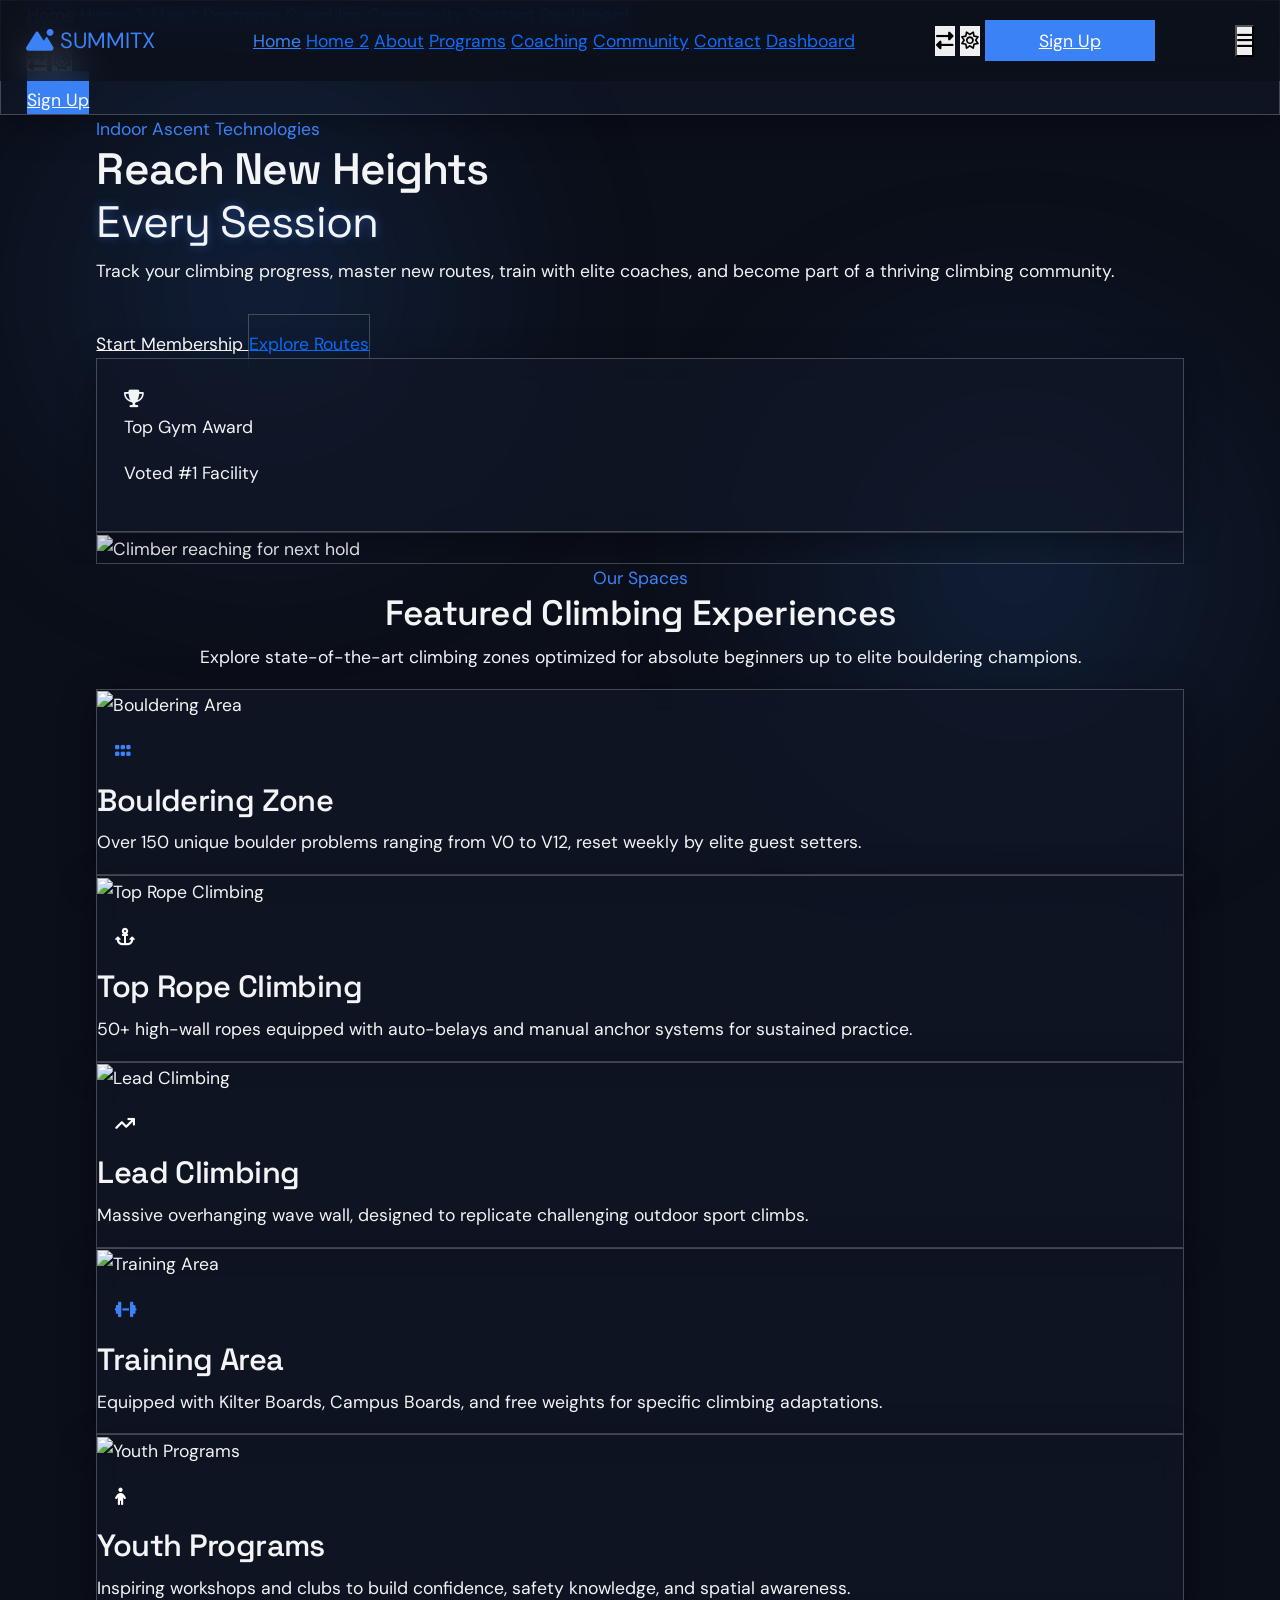
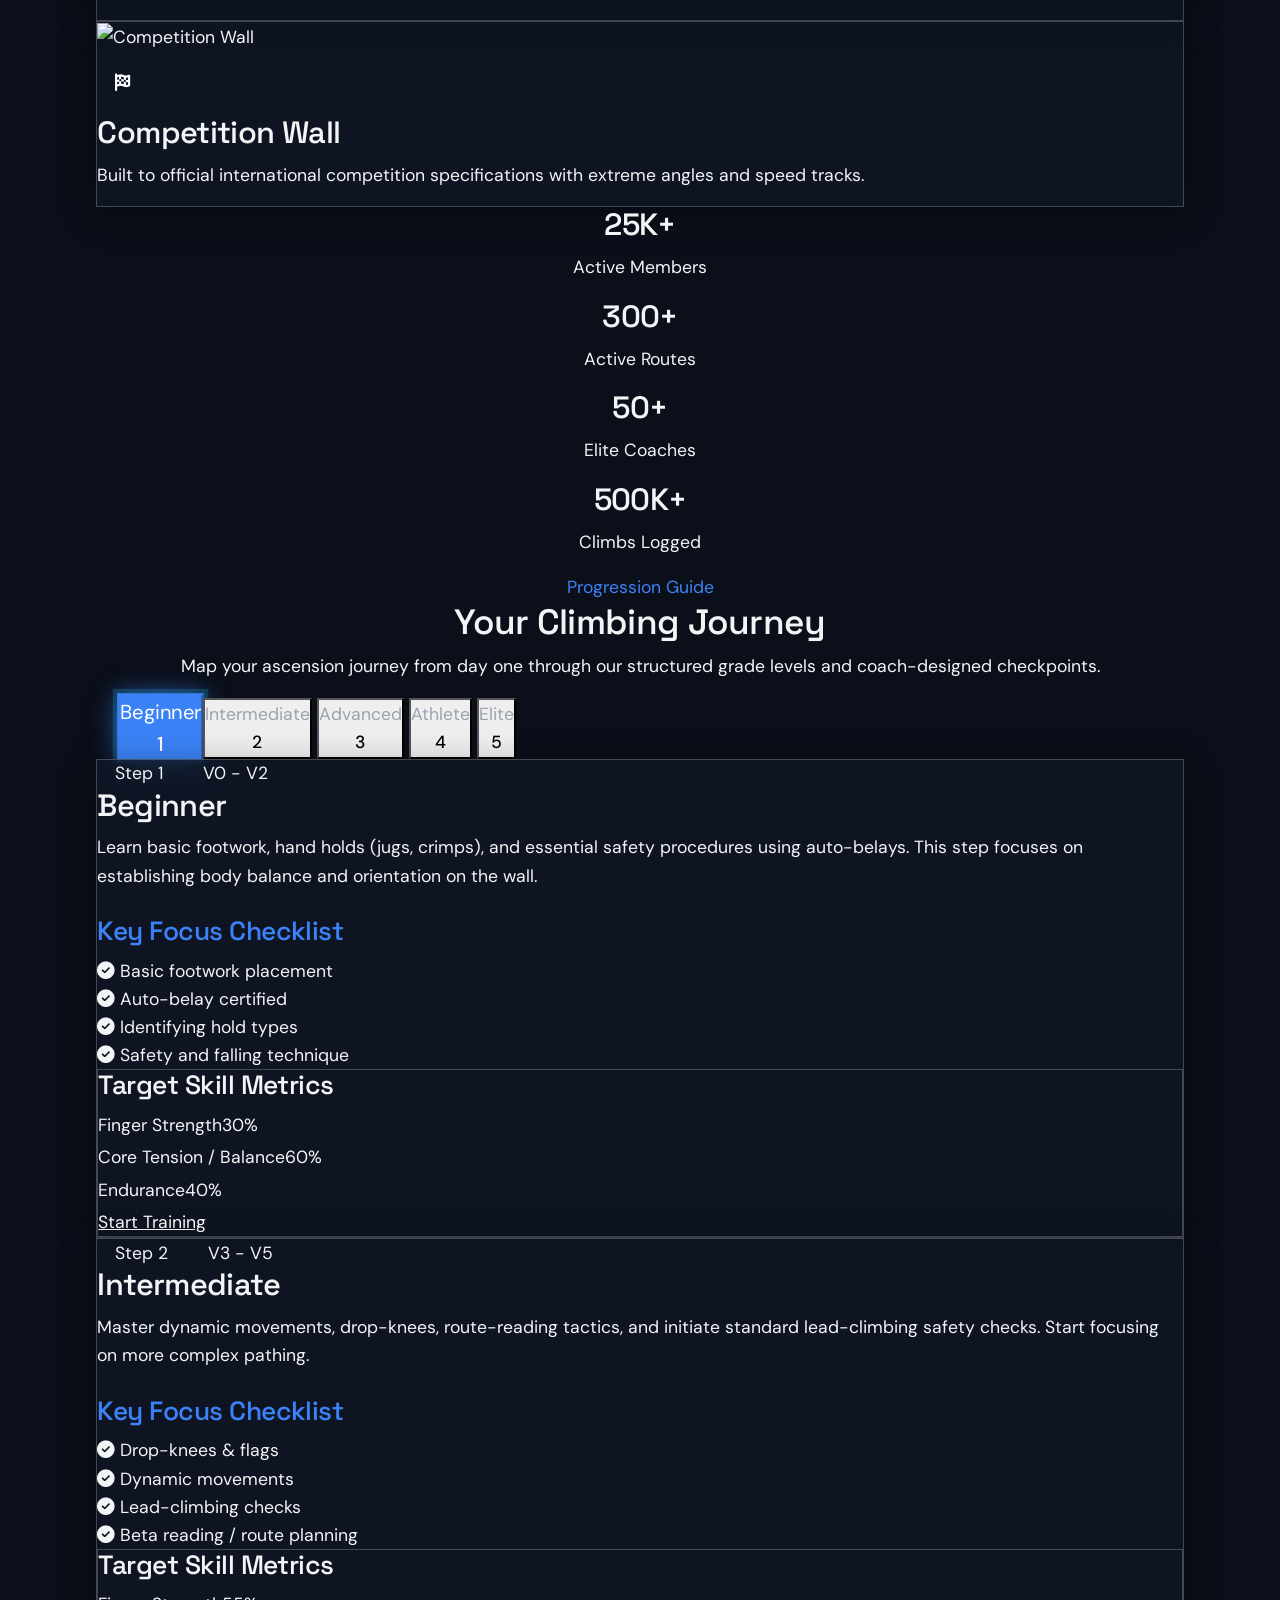
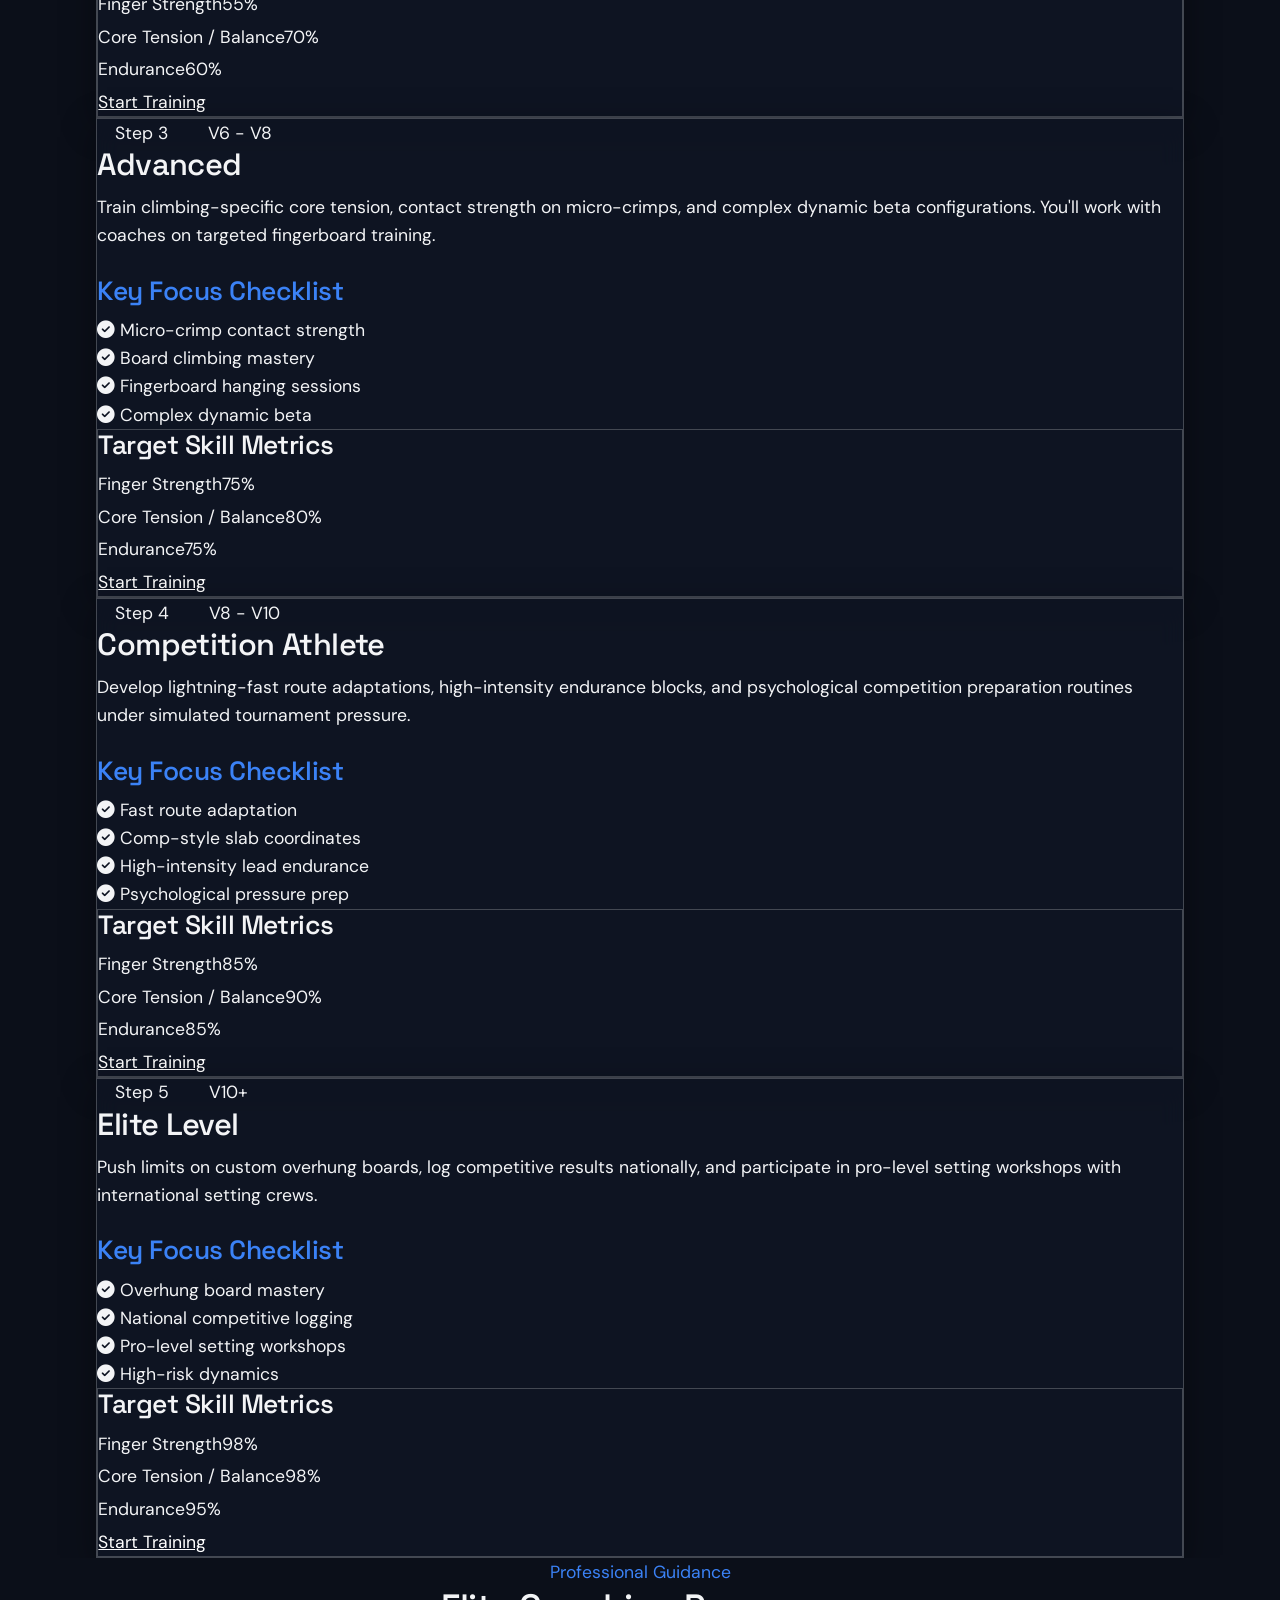
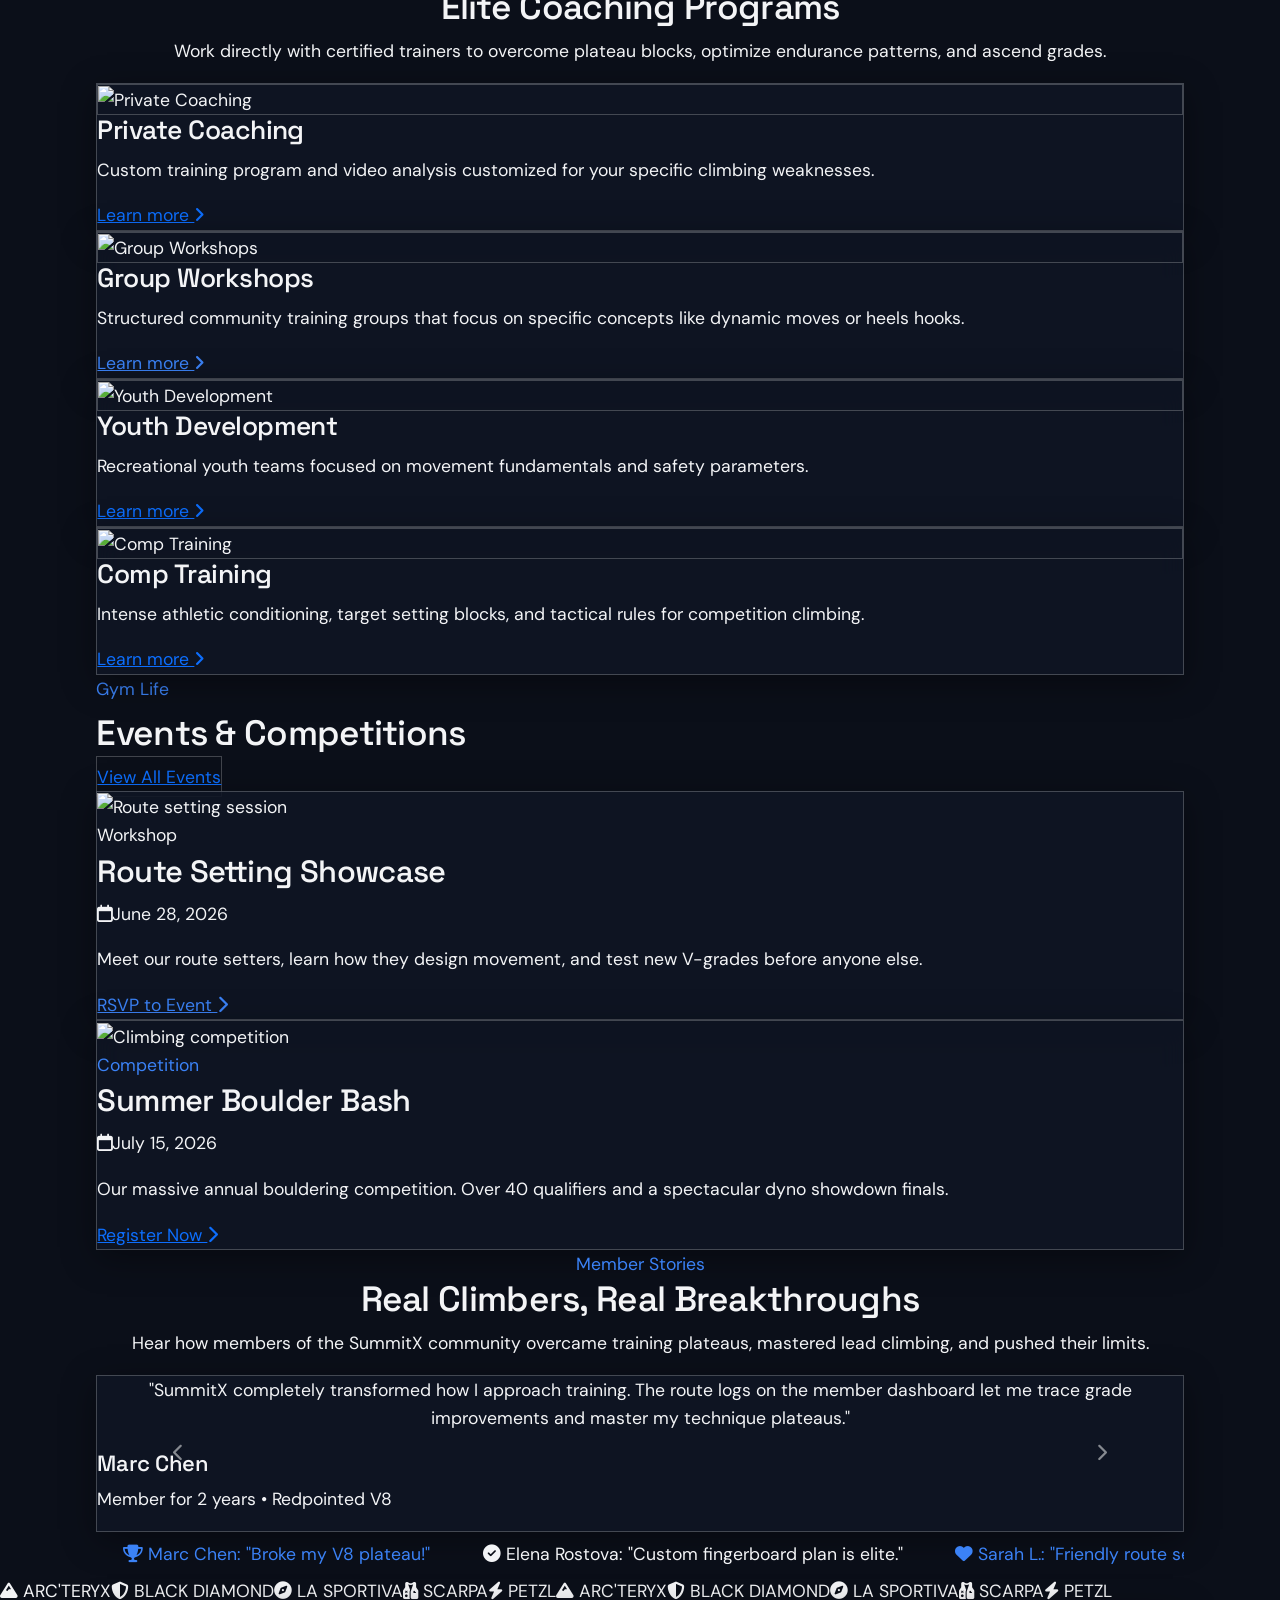
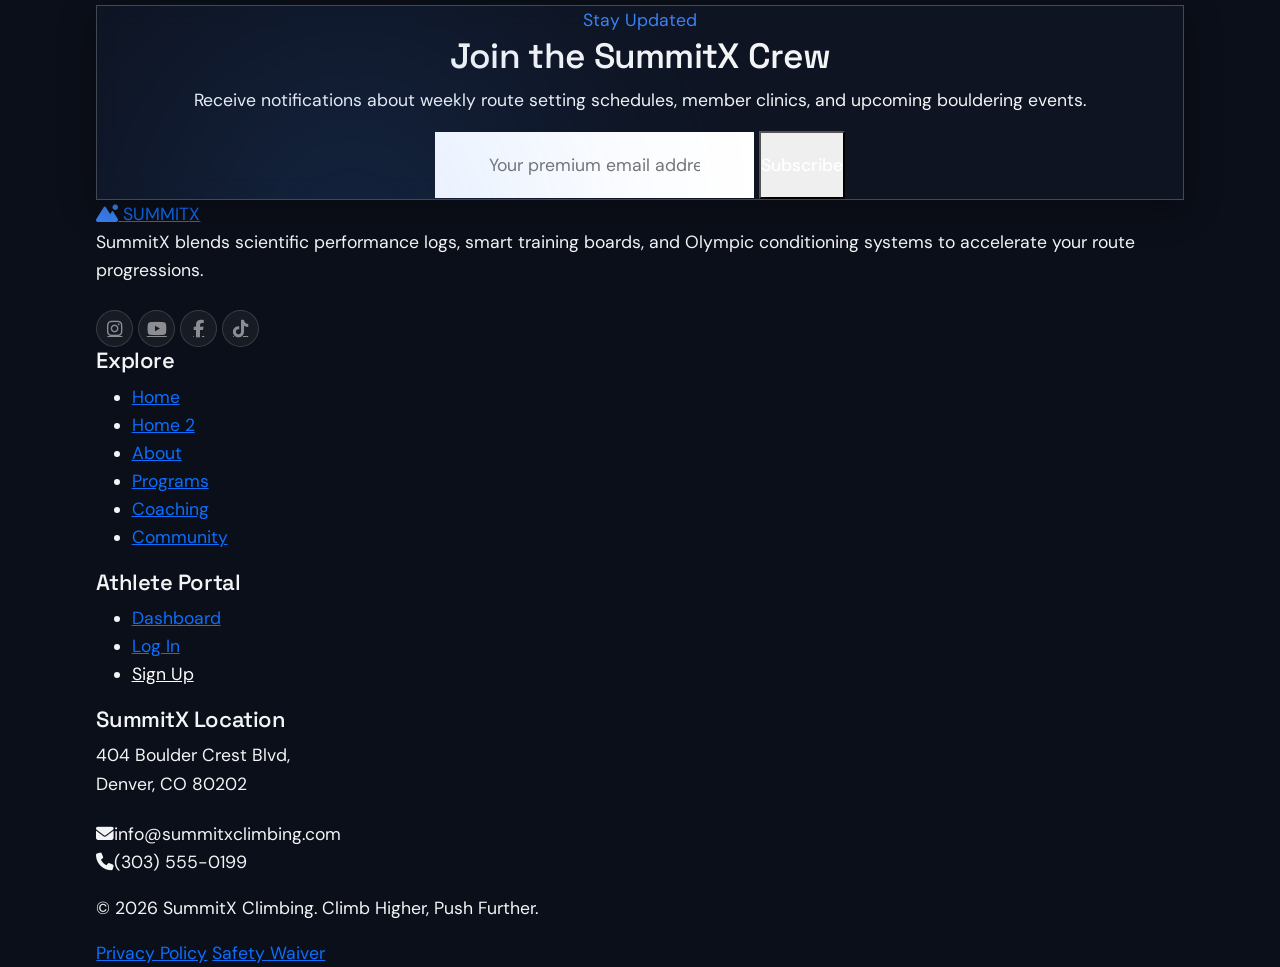
==== commit 85ecfad5: "index" ====
--- a/index.html
+++ b/index.html
@@ -327,24 +327,24 @@
           </div>
 
           <!-- Step Buttons -->
-          <button onclick="selectProgressionStep(1)" class="progression-step-btn w-12 h-12 rounded-full bg-[#111827] border-2 border-gray-700 hover:border-[#22D3EE] flex items-center justify-center font-heading text-sm text-[#9CA3AF] active" id="prog-btn-1">
-            <span class="absolute -bottom-8 left-1/2 -translate-x-1/2 whitespace-nowrap text-[10px] uppercase tracking-wider font-medium hidden md:block">Beginner</span>
+          <button onclick="selectProgressionStep(1)" class="progression-step-btn w-10 h-10 md:w-12 md:h-12 rounded-full shrink-0 bg-[#111827] border-2 border-gray-700 hover:border-[#22D3EE] flex items-center justify-center font-heading text-sm text-[#9CA3AF] active" id="prog-btn-1">
+            <span class="absolute -bottom-8 left-1/2 -translate-x-1/2 whitespace-nowrap text-[10px] uppercase tracking-wider font-medium progression-step-label">Beginner</span>
             1
           </button>
-          <button onclick="selectProgressionStep(2)" class="progression-step-btn w-12 h-12 rounded-full bg-[#111827] border-2 border-gray-700 hover:border-[#22D3EE] flex items-center justify-center font-heading text-sm text-[#9CA3AF]" id="prog-btn-2">
-            <span class="absolute -bottom-8 left-1/2 -translate-x-1/2 whitespace-nowrap text-[10px] uppercase tracking-wider font-medium hidden md:block">Intermediate</span>
+          <button onclick="selectProgressionStep(2)" class="progression-step-btn w-10 h-10 md:w-12 md:h-12 rounded-full shrink-0 bg-[#111827] border-2 border-gray-700 hover:border-[#22D3EE] flex items-center justify-center font-heading text-sm text-[#9CA3AF]" id="prog-btn-2">
+            <span class="absolute -bottom-8 left-1/2 -translate-x-1/2 whitespace-nowrap text-[10px] uppercase tracking-wider font-medium progression-step-label">Intermediate</span>
             2
           </button>
-          <button onclick="selectProgressionStep(3)" class="progression-step-btn w-12 h-12 rounded-full bg-[#111827] border-2 border-gray-700 hover:border-[#22D3EE] flex items-center justify-center font-heading text-sm text-[#9CA3AF]" id="prog-btn-3">
-            <span class="absolute -bottom-8 left-1/2 -translate-x-1/2 whitespace-nowrap text-[10px] uppercase tracking-wider font-medium hidden md:block">Advanced</span>
+          <button onclick="selectProgressionStep(3)" class="progression-step-btn w-10 h-10 md:w-12 md:h-12 rounded-full shrink-0 bg-[#111827] border-2 border-gray-700 hover:border-[#22D3EE] flex items-center justify-center font-heading text-sm text-[#9CA3AF]" id="prog-btn-3">
+            <span class="absolute -bottom-8 left-1/2 -translate-x-1/2 whitespace-nowrap text-[10px] uppercase tracking-wider font-medium progression-step-label">Advanced</span>
             3
           </button>
-          <button onclick="selectProgressionStep(4)" class="progression-step-btn w-12 h-12 rounded-full bg-[#111827] border-2 border-gray-700 hover:border-[#22D3EE] flex items-center justify-center font-heading text-sm text-[#9CA3AF]" id="prog-btn-4">
-            <span class="absolute -bottom-8 left-1/2 -translate-x-1/2 whitespace-nowrap text-[10px] uppercase tracking-wider font-medium hidden md:block">Athlete</span>
+          <button onclick="selectProgressionStep(4)" class="progression-step-btn w-10 h-10 md:w-12 md:h-12 rounded-full shrink-0 bg-[#111827] border-2 border-gray-700 hover:border-[#22D3EE] flex items-center justify-center font-heading text-sm text-[#9CA3AF]" id="prog-btn-4">
+            <span class="absolute -bottom-8 left-1/2 -translate-x-1/2 whitespace-nowrap text-[10px] uppercase tracking-wider font-medium progression-step-label">Athlete</span>
             4
           </button>
-          <button onclick="selectProgressionStep(5)" class="progression-step-btn w-12 h-12 rounded-full bg-[#111827] border-2 border-gray-700 hover:border-[#22D3EE] flex items-center justify-center font-heading text-sm text-[#9CA3AF]" id="prog-btn-5">
-            <span class="absolute -bottom-8 left-1/2 -translate-x-1/2 whitespace-nowrap text-[10px] uppercase tracking-wider font-medium hidden md:block">Elite</span>
+          <button onclick="selectProgressionStep(5)" class="progression-step-btn w-10 h-10 md:w-12 md:h-12 rounded-full shrink-0 bg-[#111827] border-2 border-gray-700 hover:border-[#22D3EE] flex items-center justify-center font-heading text-sm text-[#9CA3AF]" id="prog-btn-5">
+            <span class="absolute -bottom-8 left-1/2 -translate-x-1/2 whitespace-nowrap text-[10px] uppercase tracking-wider font-medium progression-step-label">Elite</span>
             5
           </button>
         </div>
--- a/css/custom.css
+++ b/css/custom.css
@@ -280,6 +280,18 @@
   background-color: var(--bg-color) !important;
 }
 
+[data-theme="light"] .bg-\[\#0B0F19\]\/50 {
+  background-color: var(--card-bg-solid) !important;
+}
+
+[data-theme="light"] .bg-gray-850 {
+  background-color: #E2E8F0 !important;
+}
+
+[data-theme="light"] .bg-\[\#3B82F6\]\/20 {
+  background-color: rgba(37, 99, 235, 0.12) !important;
+}
+
 [data-theme="light"] .bg-\[\#111827\],
 [data-theme="light"] .bg-\[\#111827\]\/30,
 [data-theme="light"] .bg-\[\#111827\]\/40,
@@ -615,3 +627,57 @@
 .progression-detail-card {
   transition: opacity 0.4s ease, transform 0.4s ease;
 }
+
+/* Responsive progression step labels styling */
+.progression-step-btn {
+  overflow: visible !important;
+}
+
+.progression-step-label {
+  display: none !important;
+  color: var(--text-muted) !important;
+}
+
+.progression-step-btn.active .progression-step-label {
+  display: block !important;
+  color: #FFFFFF !important;
+}
+
+[data-theme="light"] .progression-step-btn.active .progression-step-label {
+  color: var(--primary) !important;
+}
+
+@media (min-width: 768px) {
+  .progression-step-label {
+    display: block !important;
+  }
+  .progression-step-btn.active .progression-step-label {
+    color: #FFFFFF !important;
+  }
+  [data-theme="light"] .progression-step-btn.active .progression-step-label {
+    color: var(--primary) !important;
+  }
+}
+
+
+/* FAQ Details/Summary Accordion Style */
+details.group summary::-webkit-details-marker {
+  display: none !important;
+}
+details.group summary {
+  list-style: none !important;
+}
+details[open] summary ~ * {
+  animation: faqSweep 0.3s cubic-bezier(0.4, 0, 0.2, 1);
+}
+@keyframes faqSweep {
+  0% {
+    opacity: 0;
+    transform: translateY(-8px);
+  }
+  100% {
+    opacity: 1;
+    transform: translateY(0);
+  }
+}
+
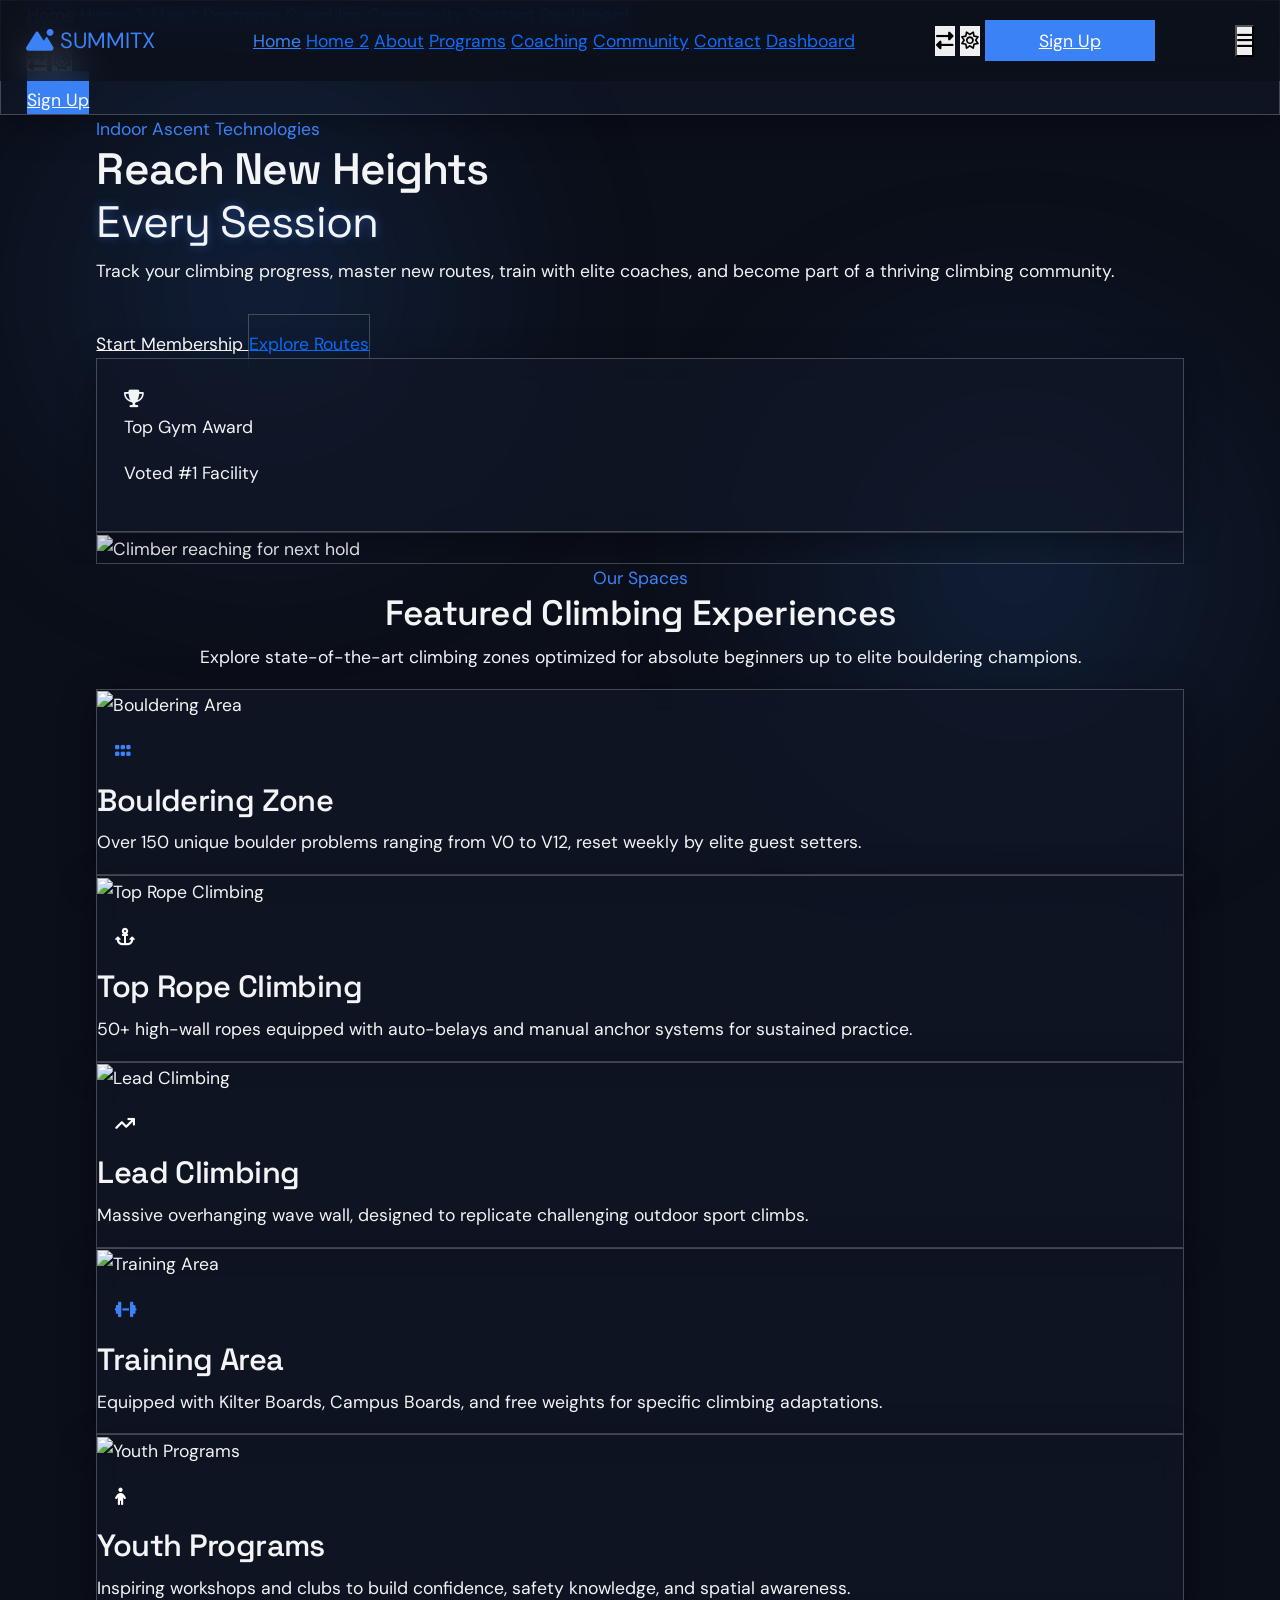
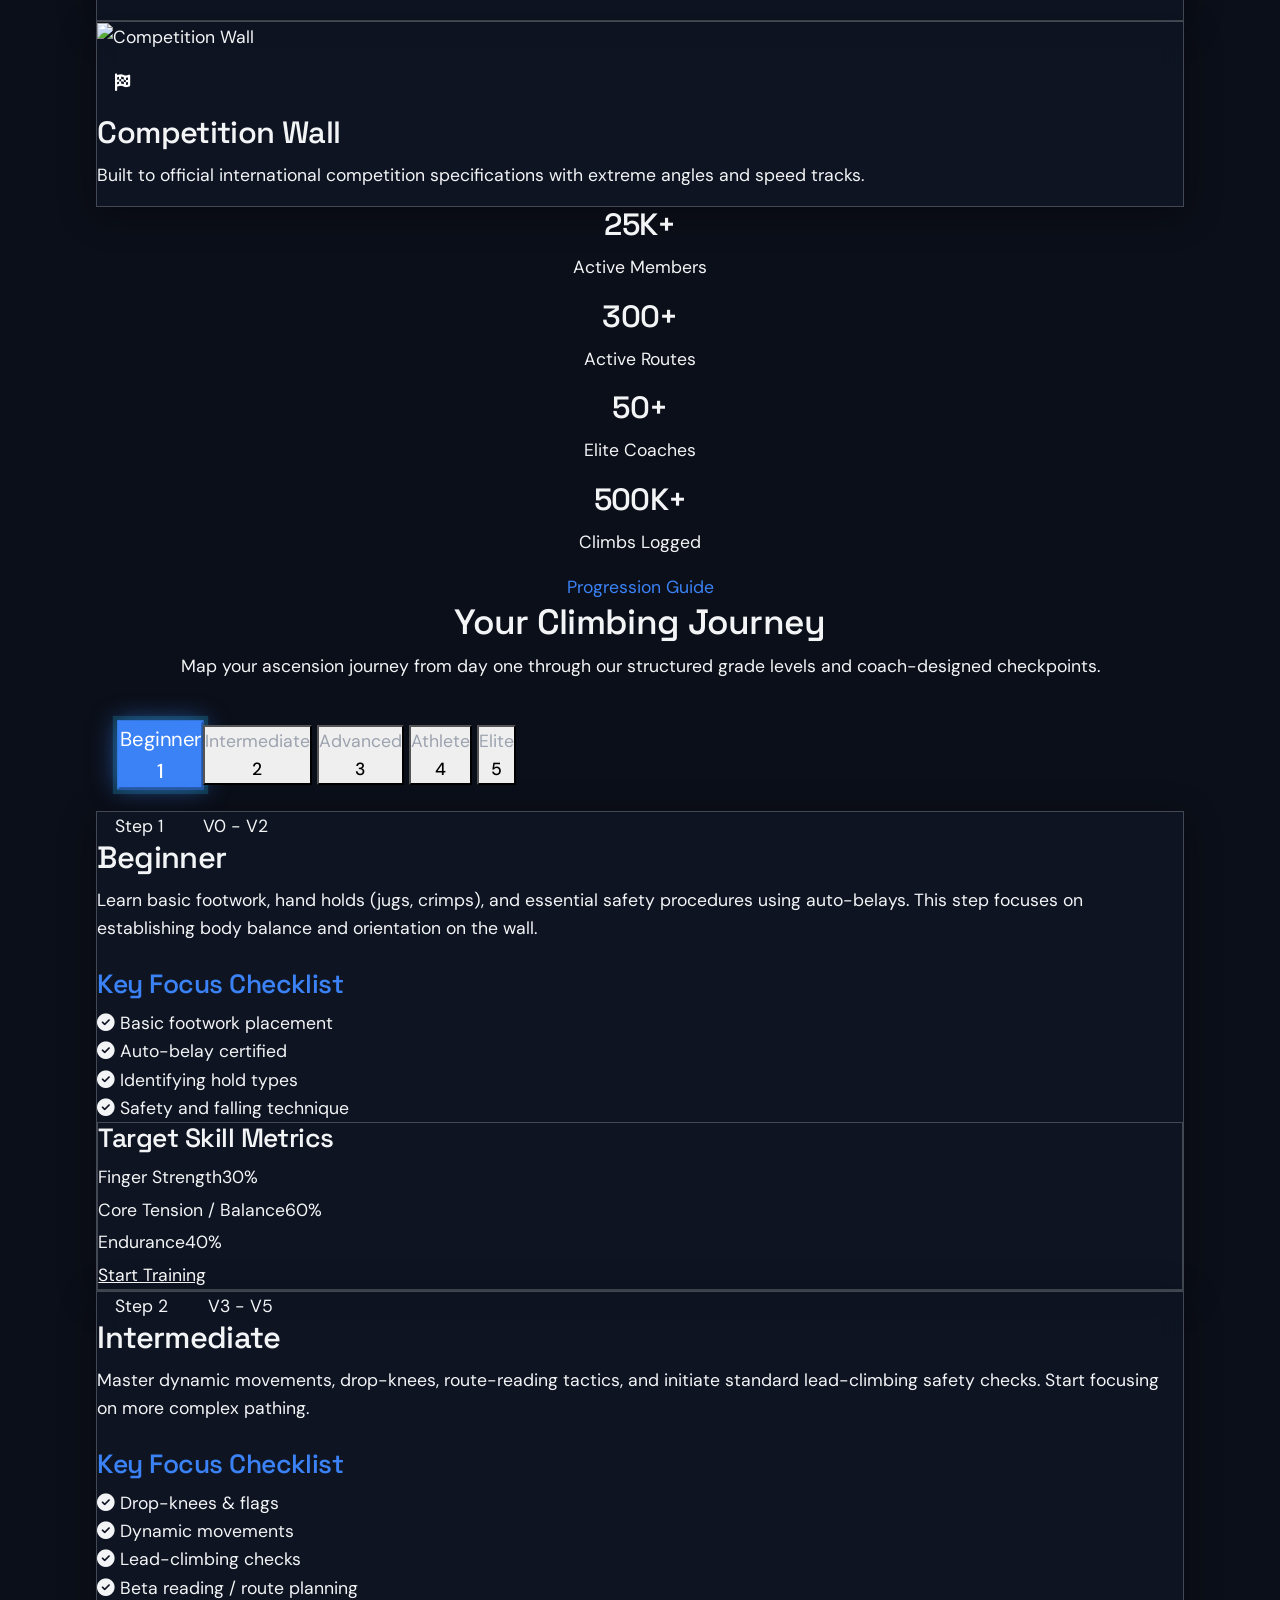
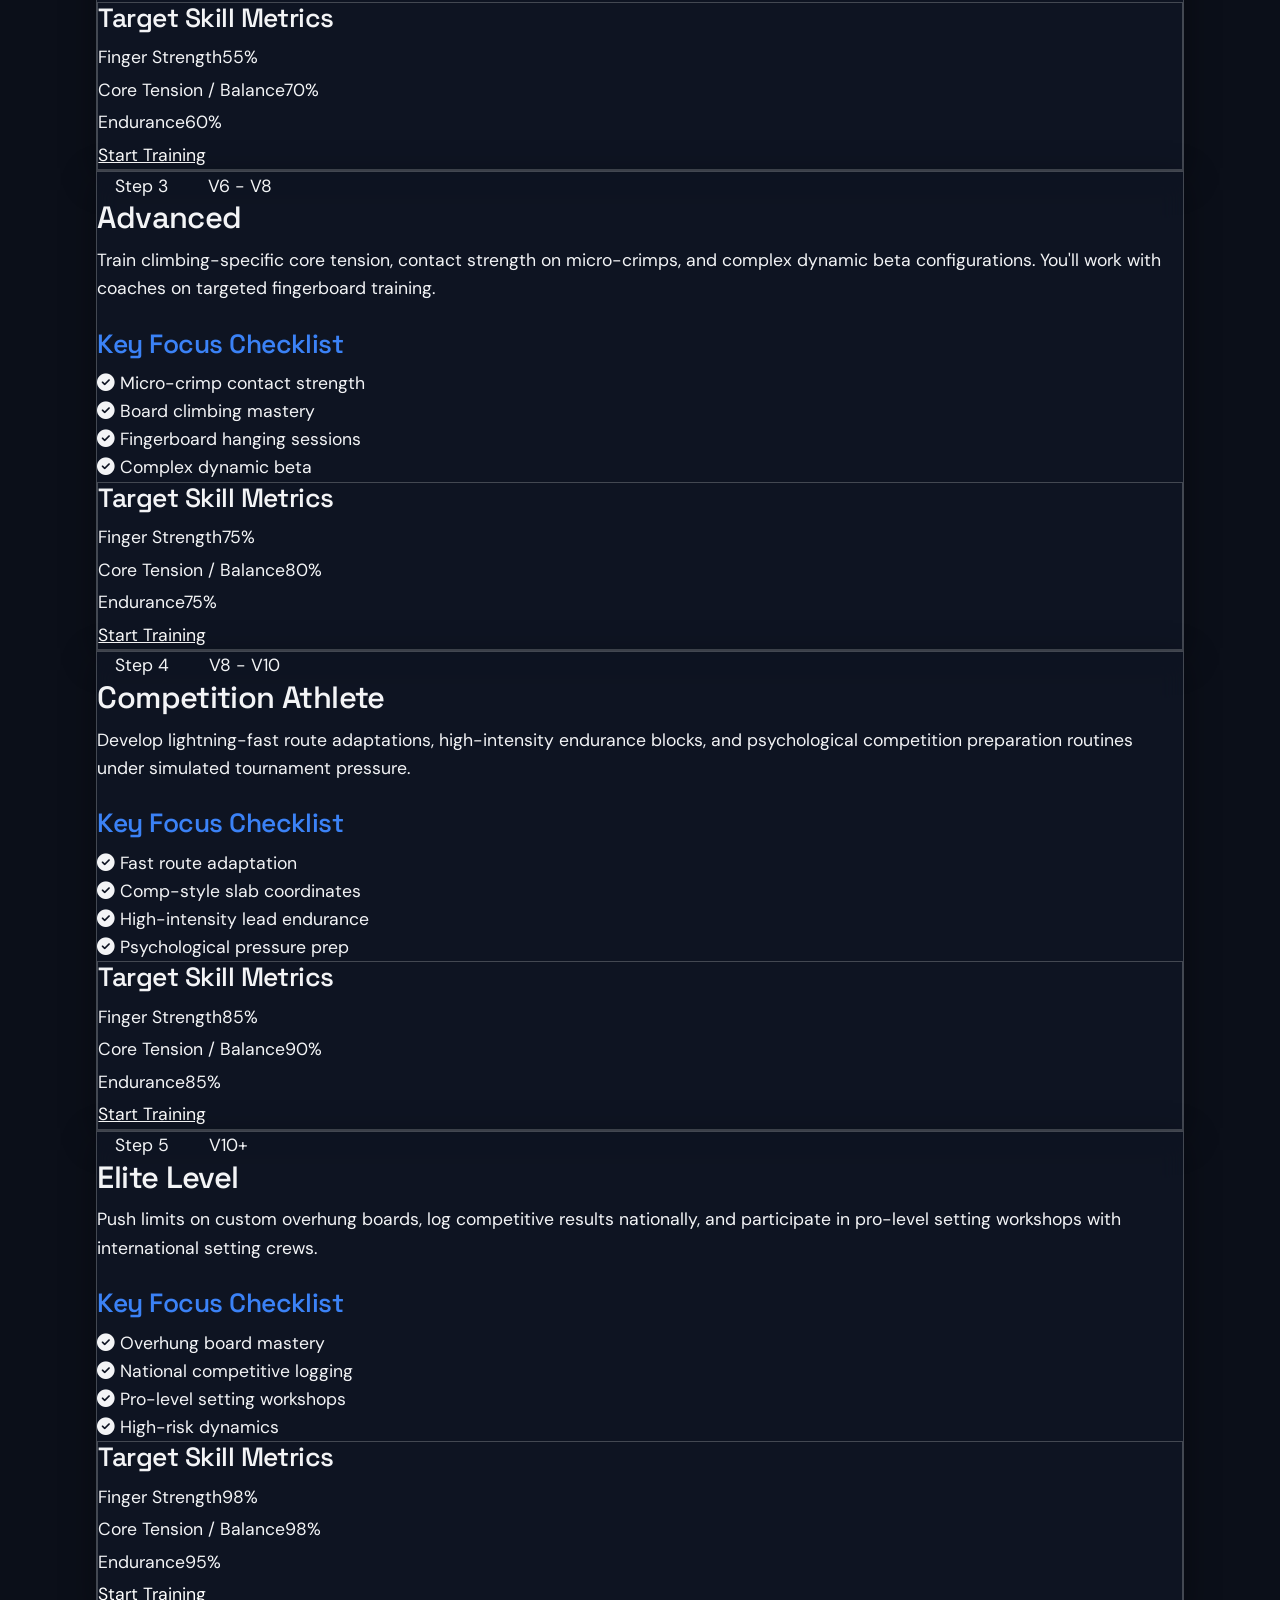
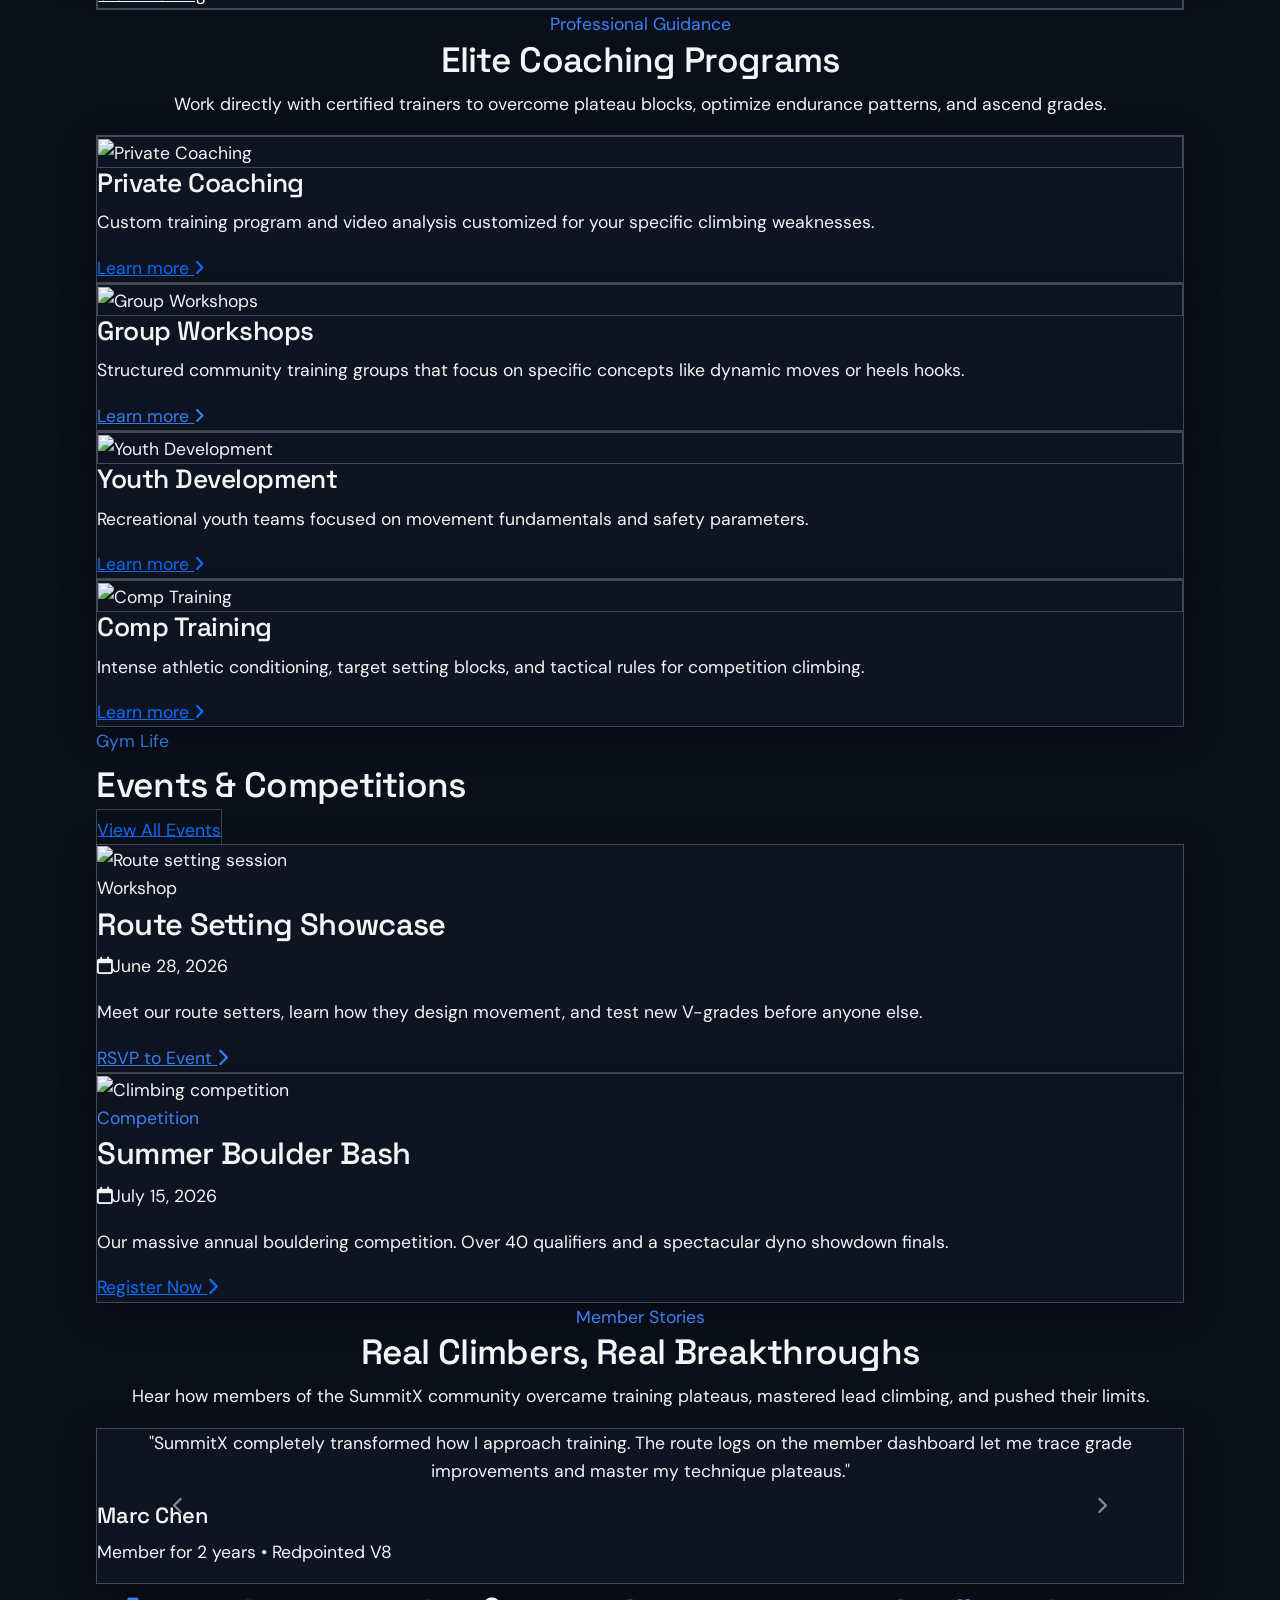
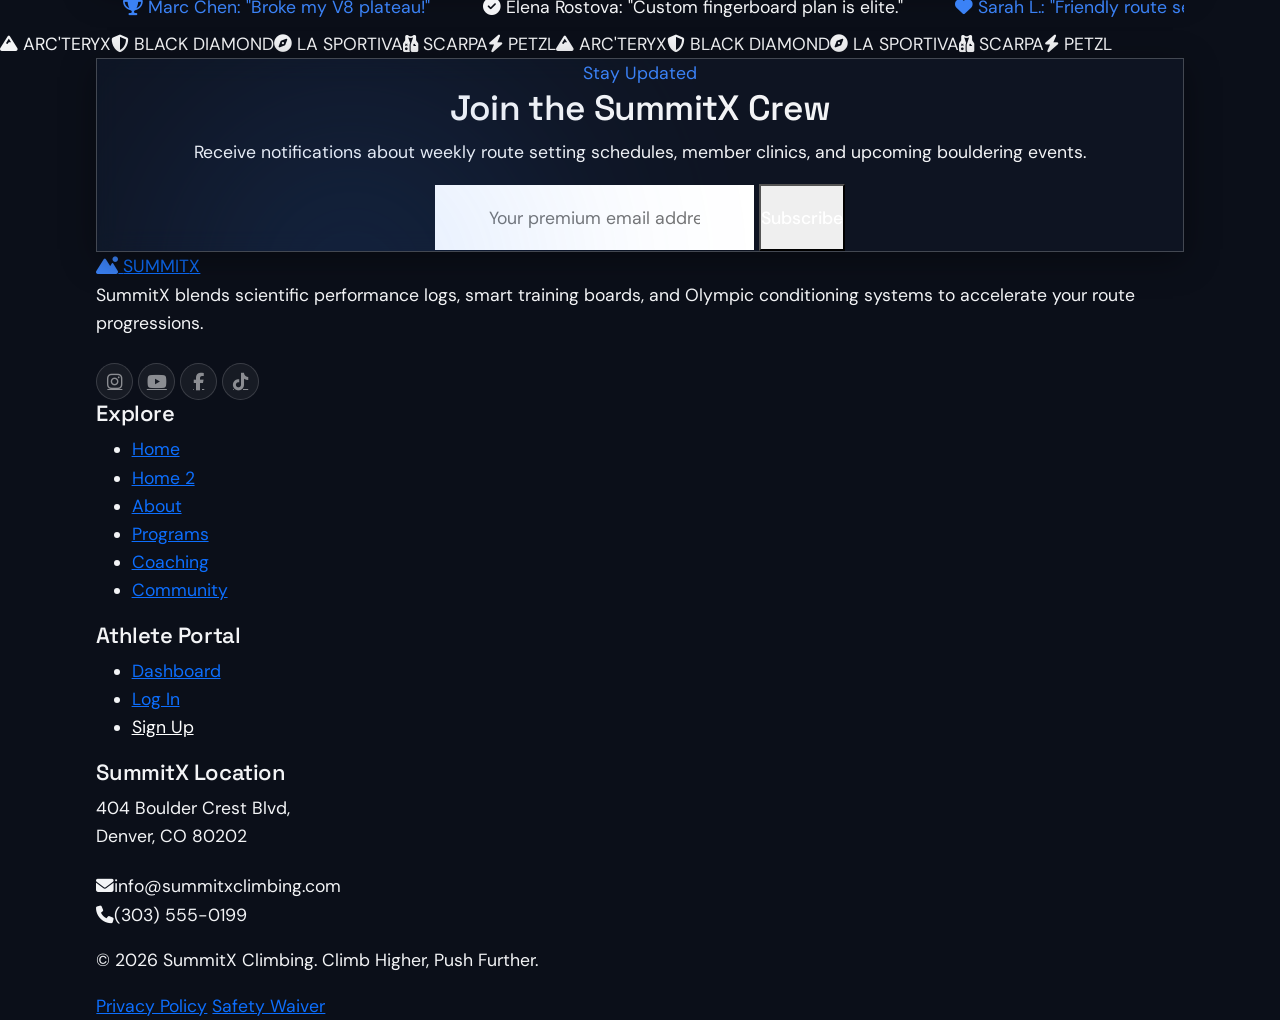
==== commit 8909dcae: "index" ====
--- a/index.html
+++ b/index.html
@@ -319,32 +319,32 @@
 
       <!-- Interactive Progress Navigation Bar -->
       <div class="max-w-4xl mx-auto mb-16 relative px-4" data-aos="fade-up">
-        <div class="relative flex items-center justify-between">
+        <div class="relative flex flex-col md:flex-row items-center justify-between gap-12 md:gap-0 h-[440px] md:h-auto py-4 md:py-0">
           <!-- Background progress track line -->
-          <div class="absolute left-0 right-0 top-1/2 -translate-y-1/2 h-[4px] bg-gray-800 rounded-full z-0">
+          <div class="absolute left-1/2 -translate-x-1/2 top-9 bottom-9 w-[4px] bg-gray-800 rounded-full z-0 md:left-0 md:right-0 md:top-1/2 md:bottom-auto md:-translate-y-1/2 md:w-full md:h-[4px] md:translate-x-0">
             <!-- Active progress bar -->
-            <div id="active-progress-line" class="h-full bg-gradient-to-r from-[#3B82F6] to-[#22D3EE] rounded-full transition-all duration-500" style="width: 0%;"></div>
+            <div id="active-progress-line" class="w-full h-full bg-gradient-to-b md:bg-gradient-to-r from-[#3B82F6] to-[#22D3EE] rounded-full transition-all duration-500" style="height: 0%;"></div>
           </div>
 
           <!-- Step Buttons -->
           <button onclick="selectProgressionStep(1)" class="progression-step-btn w-10 h-10 md:w-12 md:h-12 rounded-full shrink-0 bg-[#111827] border-2 border-gray-700 hover:border-[#22D3EE] flex items-center justify-center font-heading text-sm text-[#9CA3AF] active" id="prog-btn-1">
-            <span class="absolute -bottom-8 left-1/2 -translate-x-1/2 whitespace-nowrap text-[10px] uppercase tracking-wider font-medium progression-step-label">Beginner</span>
+            <span class="absolute bottom-auto top-1/2 -translate-y-1/2 left-12 md:-bottom-8 md:top-auto md:translate-y-0 md:left-1/2 md:-translate-x-1/2 whitespace-nowrap text-[10px] uppercase tracking-wider font-medium progression-step-label">Beginner</span>
             1
           </button>
           <button onclick="selectProgressionStep(2)" class="progression-step-btn w-10 h-10 md:w-12 md:h-12 rounded-full shrink-0 bg-[#111827] border-2 border-gray-700 hover:border-[#22D3EE] flex items-center justify-center font-heading text-sm text-[#9CA3AF]" id="prog-btn-2">
-            <span class="absolute -bottom-8 left-1/2 -translate-x-1/2 whitespace-nowrap text-[10px] uppercase tracking-wider font-medium progression-step-label">Intermediate</span>
+            <span class="absolute bottom-auto top-1/2 -translate-y-1/2 left-12 md:-bottom-8 md:top-auto md:translate-y-0 md:left-1/2 md:-translate-x-1/2 whitespace-nowrap text-[10px] uppercase tracking-wider font-medium progression-step-label">Intermediate</span>
             2
           </button>
           <button onclick="selectProgressionStep(3)" class="progression-step-btn w-10 h-10 md:w-12 md:h-12 rounded-full shrink-0 bg-[#111827] border-2 border-gray-700 hover:border-[#22D3EE] flex items-center justify-center font-heading text-sm text-[#9CA3AF]" id="prog-btn-3">
-            <span class="absolute -bottom-8 left-1/2 -translate-x-1/2 whitespace-nowrap text-[10px] uppercase tracking-wider font-medium progression-step-label">Advanced</span>
+            <span class="absolute bottom-auto top-1/2 -translate-y-1/2 left-12 md:-bottom-8 md:top-auto md:translate-y-0 md:left-1/2 md:-translate-x-1/2 whitespace-nowrap text-[10px] uppercase tracking-wider font-medium progression-step-label">Advanced</span>
             3
           </button>
           <button onclick="selectProgressionStep(4)" class="progression-step-btn w-10 h-10 md:w-12 md:h-12 rounded-full shrink-0 bg-[#111827] border-2 border-gray-700 hover:border-[#22D3EE] flex items-center justify-center font-heading text-sm text-[#9CA3AF]" id="prog-btn-4">
-            <span class="absolute -bottom-8 left-1/2 -translate-x-1/2 whitespace-nowrap text-[10px] uppercase tracking-wider font-medium progression-step-label">Athlete</span>
+            <span class="absolute bottom-auto top-1/2 -translate-y-1/2 left-12 md:-bottom-8 md:top-auto md:translate-y-0 md:left-1/2 md:-translate-x-1/2 whitespace-nowrap text-[10px] uppercase tracking-wider font-medium progression-step-label">Athlete</span>
             4
           </button>
           <button onclick="selectProgressionStep(5)" class="progression-step-btn w-10 h-10 md:w-12 md:h-12 rounded-full shrink-0 bg-[#111827] border-2 border-gray-700 hover:border-[#22D3EE] flex items-center justify-center font-heading text-sm text-[#9CA3AF]" id="prog-btn-5">
-            <span class="absolute -bottom-8 left-1/2 -translate-x-1/2 whitespace-nowrap text-[10px] uppercase tracking-wider font-medium progression-step-label">Elite</span>
+            <span class="absolute bottom-auto top-1/2 -translate-y-1/2 left-12 md:-bottom-8 md:top-auto md:translate-y-0 md:left-1/2 md:-translate-x-1/2 whitespace-nowrap text-[10px] uppercase tracking-wider font-medium progression-step-label">Elite</span>
             5
           </button>
         </div>
@@ -561,17 +561,17 @@
 
     <!-- JS for Interactive tab controls -->
     <script>
+      let currentProgressionStep = 1;
+
       function selectProgressionStep(stepNum) {
+        currentProgressionStep = stepNum;
         // Update active class on buttons
         document.querySelectorAll('.progression-step-btn').forEach(btn => {
           btn.classList.remove('active');
         });
         document.getElementById('prog-btn-' + stepNum).classList.add('active');
 
-        // Update active progress bar width
-        // 0% for Step 1, 25% for Step 2, 50% for Step 3, 75% for Step 4, 100% for Step 5
-        const pct = (stepNum - 1) * 25;
-        document.getElementById('active-progress-line').style.width = pct + '%';
+        updateProgressBar();
 
         // Toggle card visibility with transition
         document.querySelectorAll('.progression-detail-card').forEach(card => {
@@ -581,6 +581,20 @@
         const activeCard = document.getElementById('prog-card-' + stepNum);
         activeCard.classList.remove('hidden');
       }
+
+      function updateProgressBar() {
+        const pct = (currentProgressionStep - 1) * 25;
+        const progressLine = document.getElementById('active-progress-line');
+        if (window.innerWidth < 768) {
+          progressLine.style.width = '100%';
+          progressLine.style.height = pct + '%';
+        } else {
+          progressLine.style.width = pct + '%';
+          progressLine.style.height = '100%';
+        }
+      }
+
+      window.addEventListener('resize', updateProgressBar);
       
       // Initialize state on page load
       document.addEventListener('DOMContentLoaded', () => {
--- a/css/custom.css
+++ b/css/custom.css
@@ -634,12 +634,11 @@
 }
 
 .progression-step-label {
-  display: none !important;
+  display: block !important;
   color: var(--text-muted) !important;
 }
 
 .progression-step-btn.active .progression-step-label {
-  display: block !important;
   color: #FFFFFF !important;
 }
 
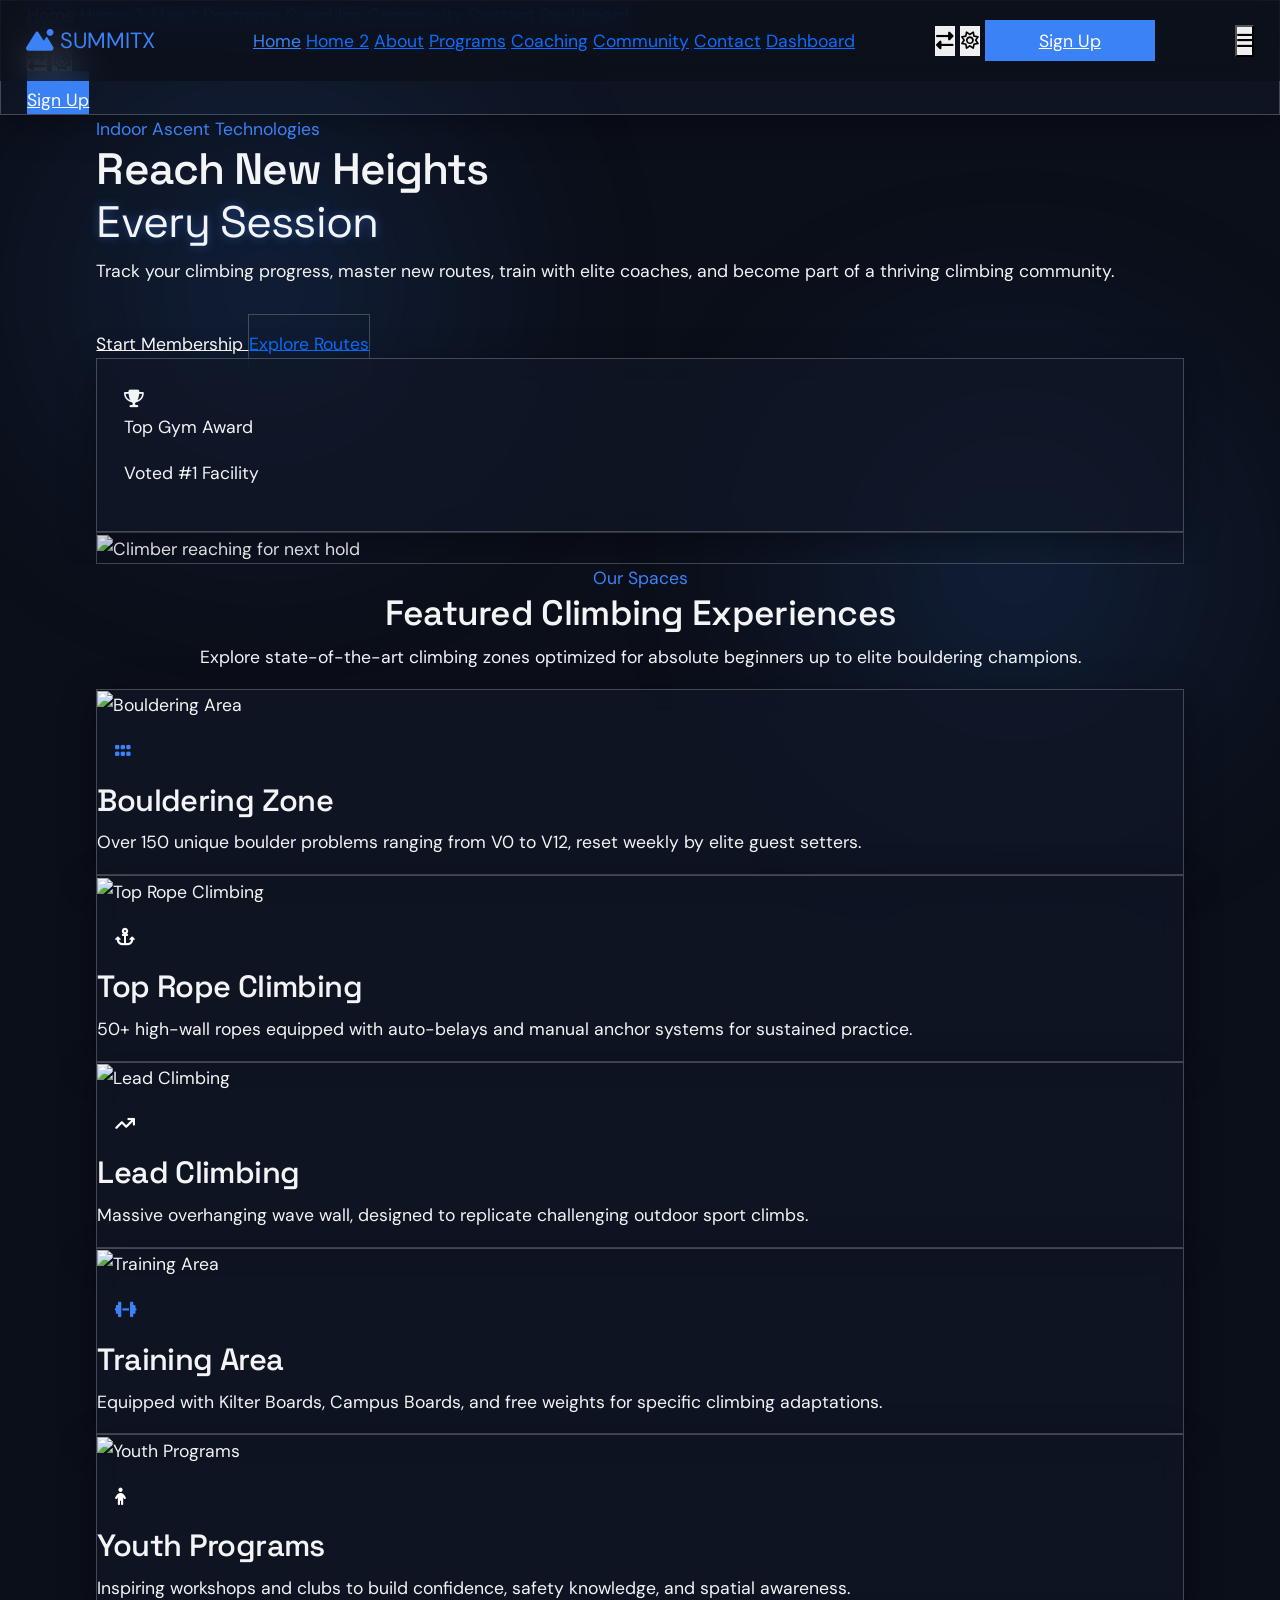
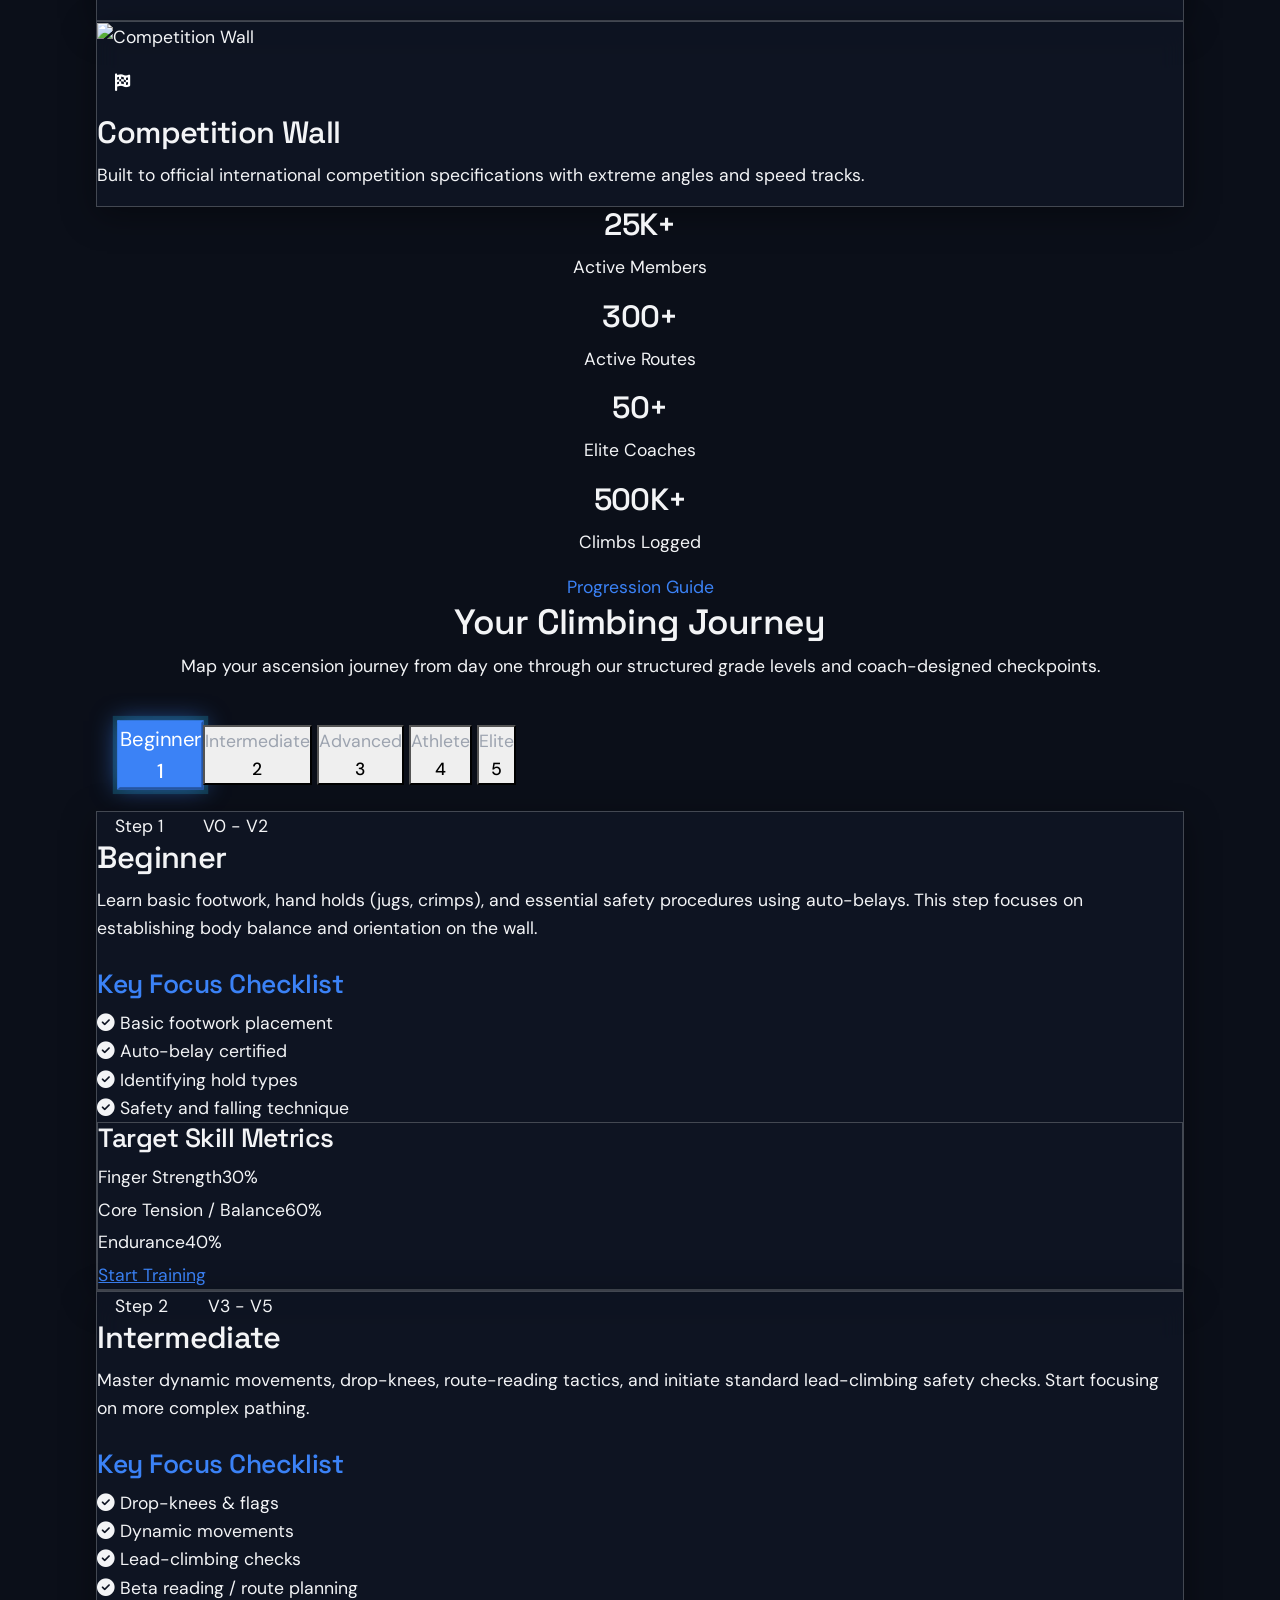
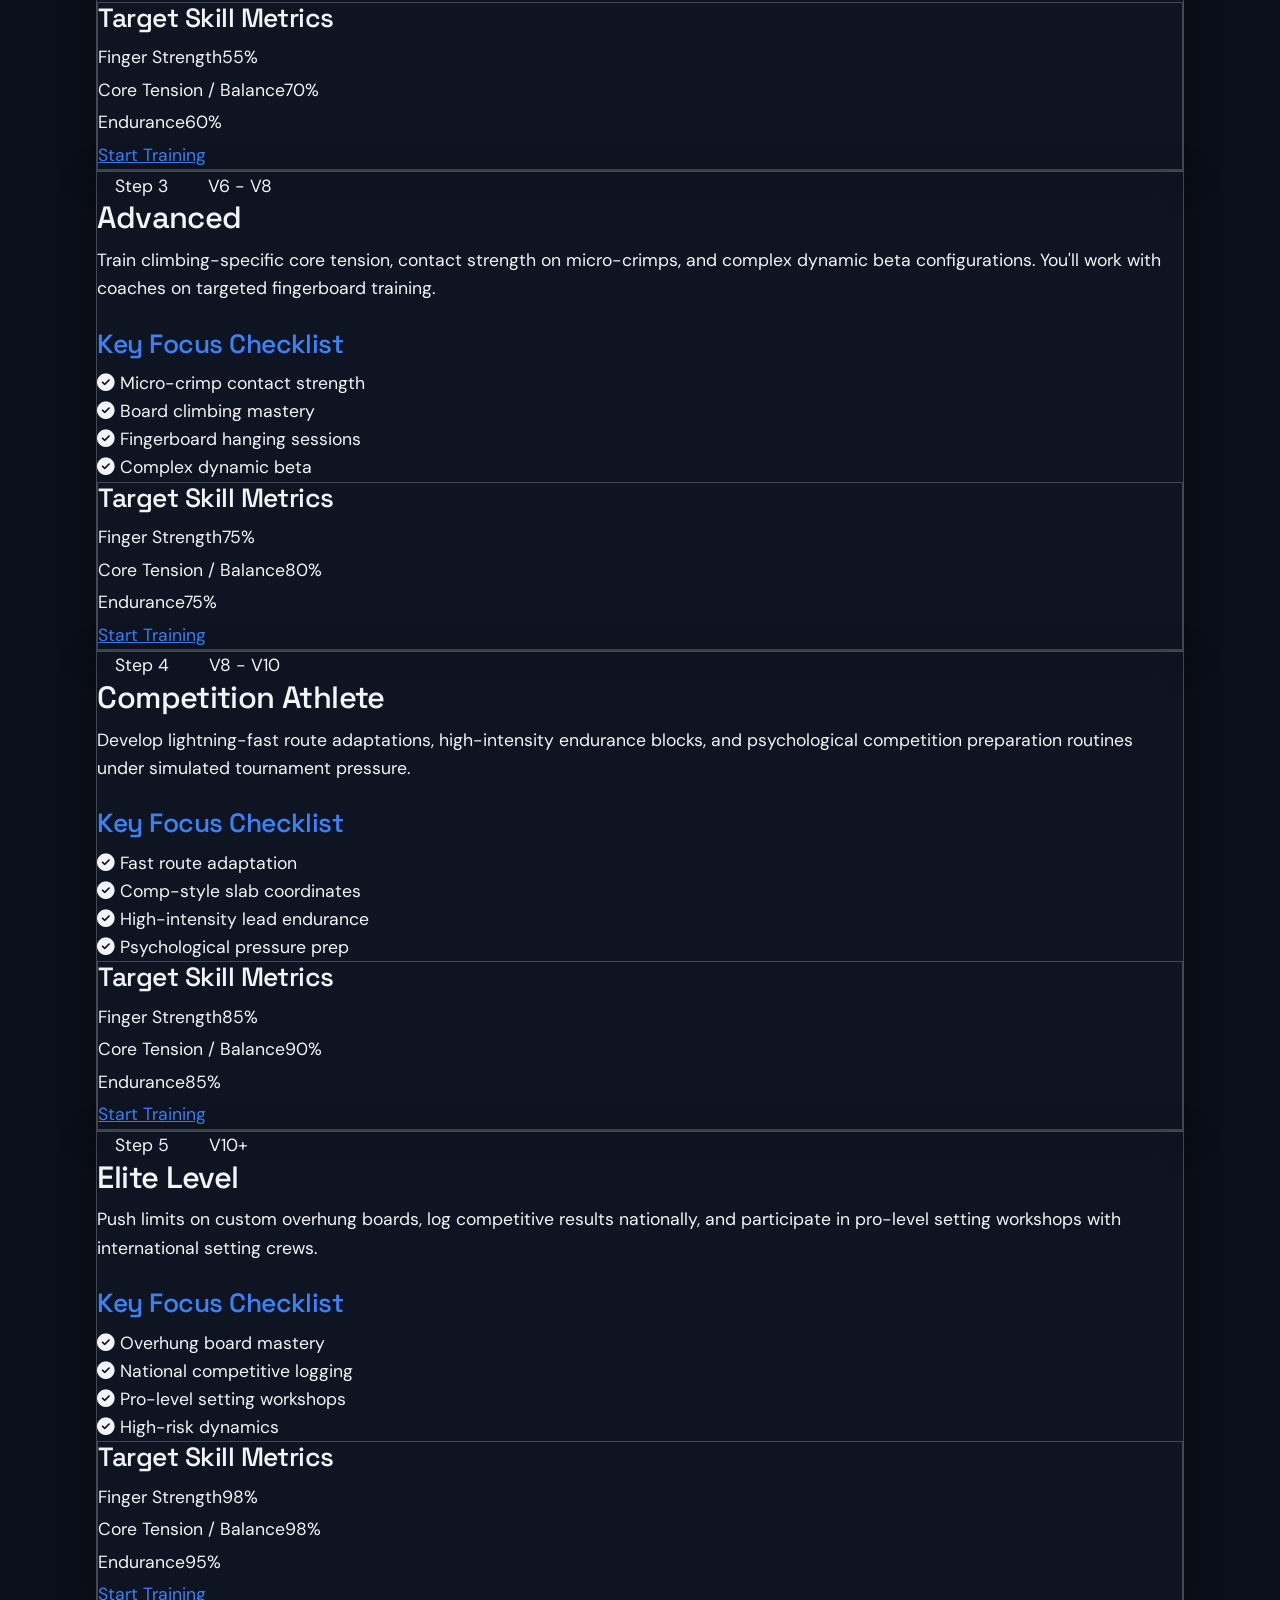
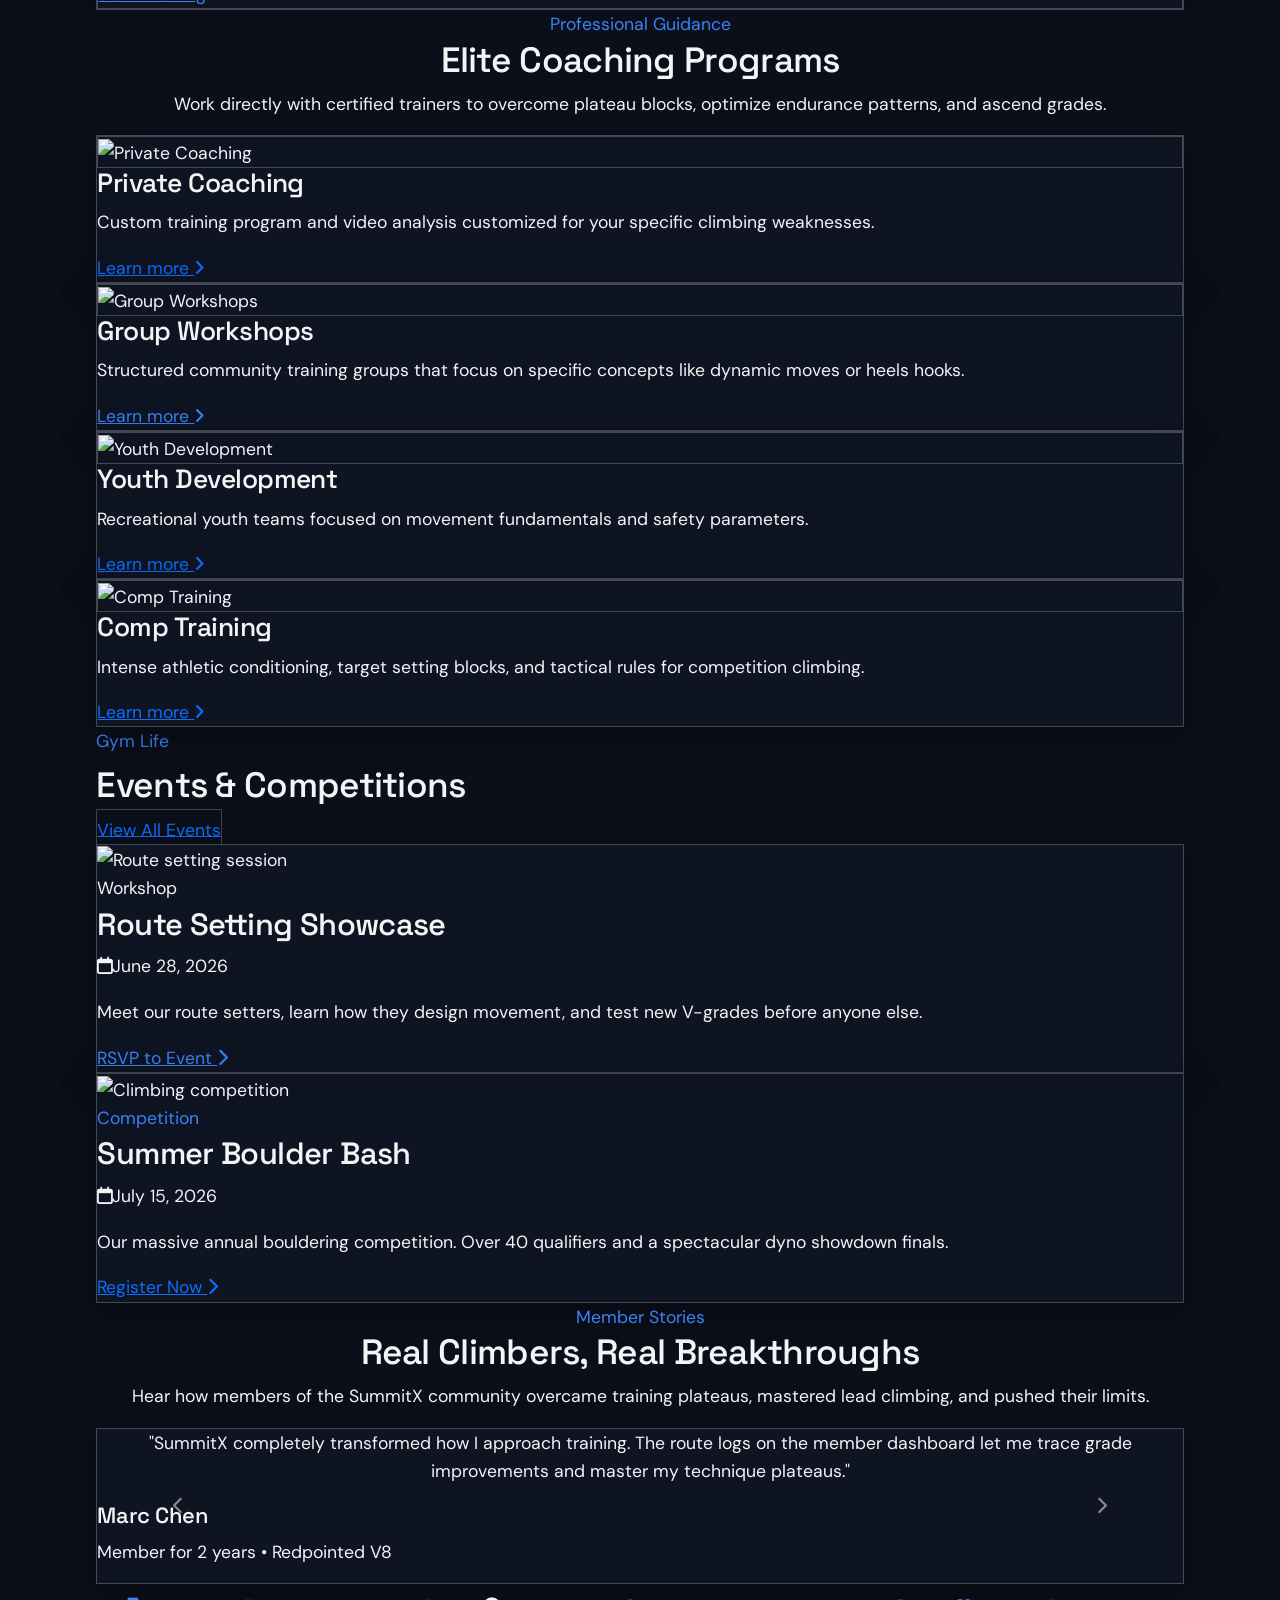
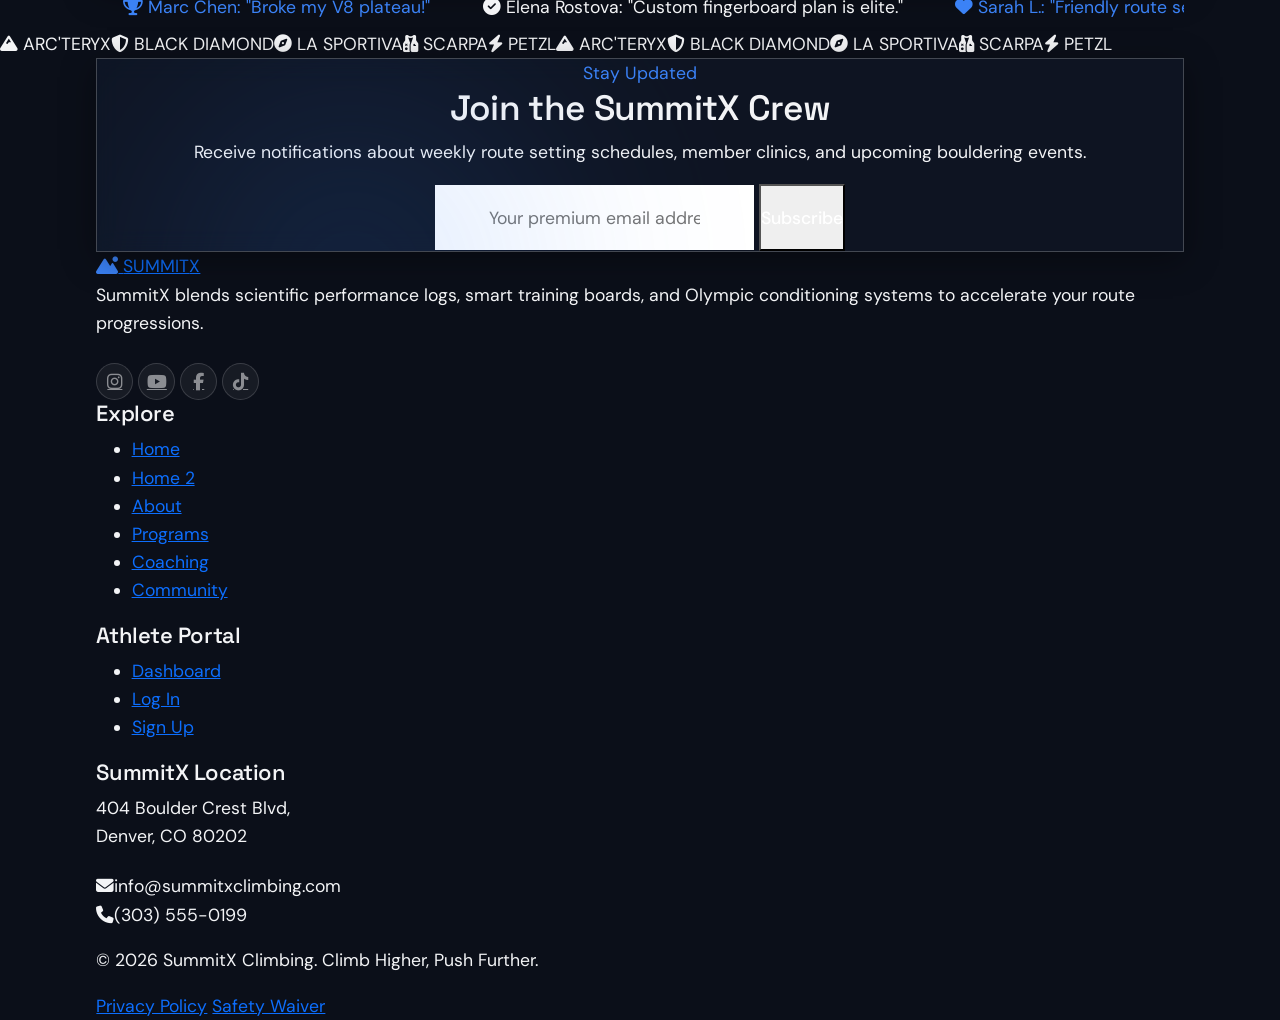
==== commit 55dca265: "index" ====
--- a/index.html
+++ b/index.html
@@ -80,6 +80,7 @@
           <i id="theme-icon" class="fa-regular fa-sun text-[#F59E0B] text-lg"></i>
         </button>
         <a href="register.html"
+          style="color: #FFFFFF !important;"
           class="px-5 py-2 rounded-full border border-[#3B82F6] bg-[#3B82F6]/10 text-[#F3F4F6] hover:bg-[#3B82F6] transition-all duration-300 font-medium text-sm">
           Sign Up
         </a>
--- a/css/custom.css
+++ b/css/custom.css
@@ -352,16 +352,23 @@
 }
 
 /* Premium CTA Button Hover Transitions & Scale effects */
-a[href="register.html"],
 a.bg-\[\#3B82F6\],
 button.bg-\[\#3B82F6\],
 button[type="submit"],
-.glow-btn-primary {
+.glow-btn-primary,
+[data-theme="light"] a.bg-\[\#3B82F6\],
+[data-theme="light"] button.bg-\[\#3B82F6\],
+[data-theme="light"] button[type="submit"],
+[data-theme="light"] .glow-btn-primary,
+[data-theme="light"] a.bg-\[\#3B82F6\]:hover,
+[data-theme="light"] button.bg-\[\#3B82F6\]:hover,
+[data-theme="light"] button[type="submit"]:hover,
+[data-theme="light"] .glow-btn-primary:hover {
   transition: all 0.3s cubic-bezier(0.4, 0, 0.2, 1) !important;
   color: #FFFFFF !important;
 }
 
-a[href="register.html"]:hover,
+
 a.bg-\[\#3B82F6\]:hover,
 button.bg-\[\#3B82F6\]:hover,
 button[type="submit"]:hover,
@@ -371,6 +378,7 @@
   filter: brightness(1.1) !important;
 }
 
+
 /* Secondary Hero CTA Button Hover Effects */
 .btn-secondary-hero {
   transition: all 0.3s cubic-bezier(0.4, 0, 0.2, 1) !important;
@@ -410,7 +418,11 @@
 
 /* Enforce Solid Blue Background & White Text for Sign Up button in both themes */
 nav a[href="register.html"],
-#mobile-menu a[href="register.html"] {
+.navbar a[href="register.html"],
+#mobile-menu a[href="register.html"],
+[data-theme="light"] nav a[href="register.html"],
+[data-theme="light"] .navbar a[href="register.html"],
+[data-theme="light"] #mobile-menu a[href="register.html"] {
   background-color: #3B82F6 !important;
   color: #FFFFFF !important;
   border-color: #3B82F6 !important;
@@ -418,11 +430,16 @@
 }
 
 nav a[href="register.html"]:hover,
-#mobile-menu a[href="register.html"]:hover {
+.navbar a[href="register.html"]:hover,
+#mobile-menu a[href="register.html"]:hover,
+[data-theme="light"] nav a[href="register.html"]:hover,
+[data-theme="light"] .navbar a[href="register.html"]:hover,
+[data-theme="light"] #mobile-menu a[href="register.html"]:hover {
   background-color: #2563EB !important;
   border-color: #2563EB !important;
   color: #FFFFFF !important;
 }
+
 
 /* ============================================
    Premium Social Icon Button — Dark & Light
@@ -680,3 +697,32 @@
   }
 }
 
+/* Secondary card buttons linking to register.html using bg-[#3B82F6]/20 */
+a[href="register.html"].bg-\[\#3B82F6\]\/20 {
+  color: var(--primary) !important;
+}
+a[href="register.html"].bg-\[\#3B82F6\]\/20:hover {
+  color: #FFFFFF !important;
+}
+
+/* Secondary transparent buttons linking to register.html using bg-[#3B82F6]/10 */
+a[href="register.html"].bg-\[\#3B82F6\]\/10 {
+  color: #F3F4F6 !important;
+}
+[data-theme="light"] a[href="register.html"].bg-\[\#3B82F6\]\/10 {
+  color: var(--primary) !important;
+}
+a[href="register.html"].bg-\[\#3B82F6\]\/10:hover,
+[data-theme="light"] a[href="register.html"].bg-\[\#3B82F6\]\/10:hover {
+  color: #FFFFFF !important;
+}
+
+/* Light mode hover override for links that normally hover to white or light gray */
+[data-theme="light"] .hover\:text-white:hover,
+[data-theme="light"] .hover\:text-\[\#F3F4F6\]:hover {
+  color: var(--primary) !important;
+}
+
+
+
+
